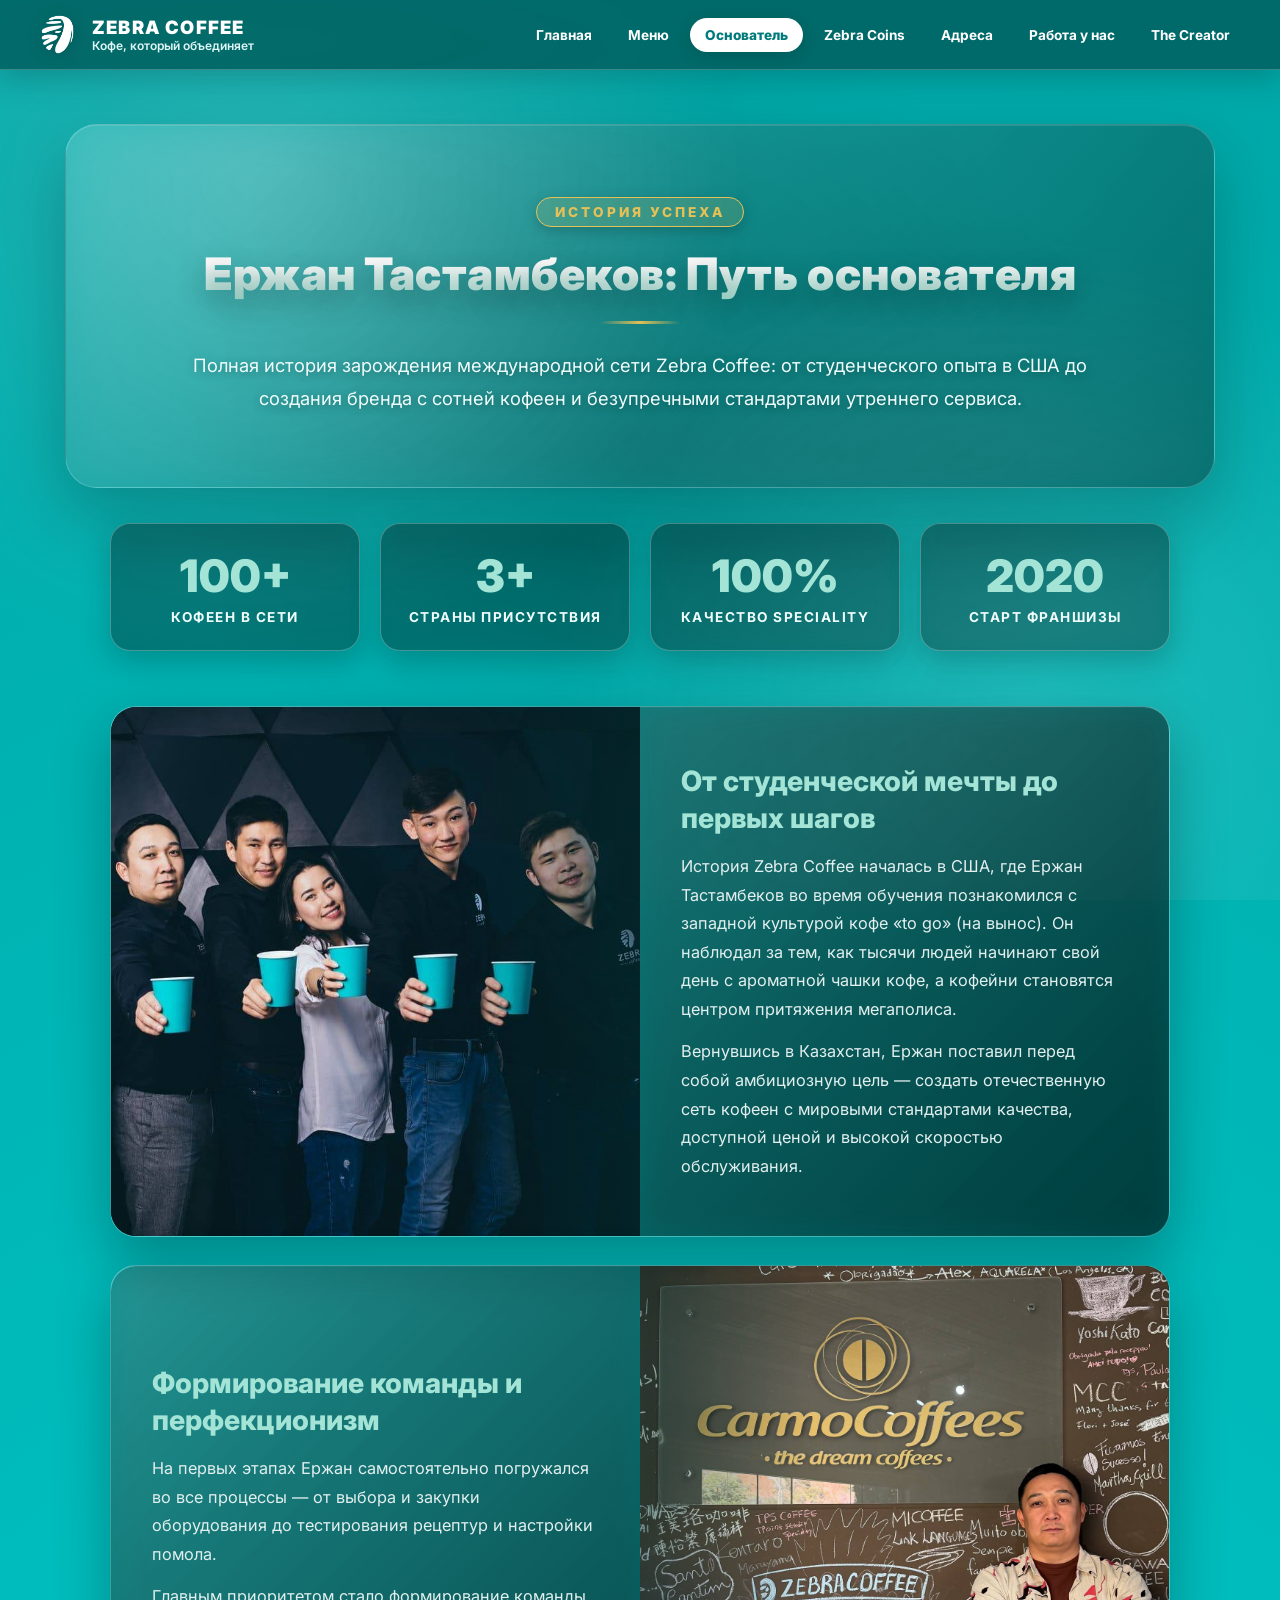
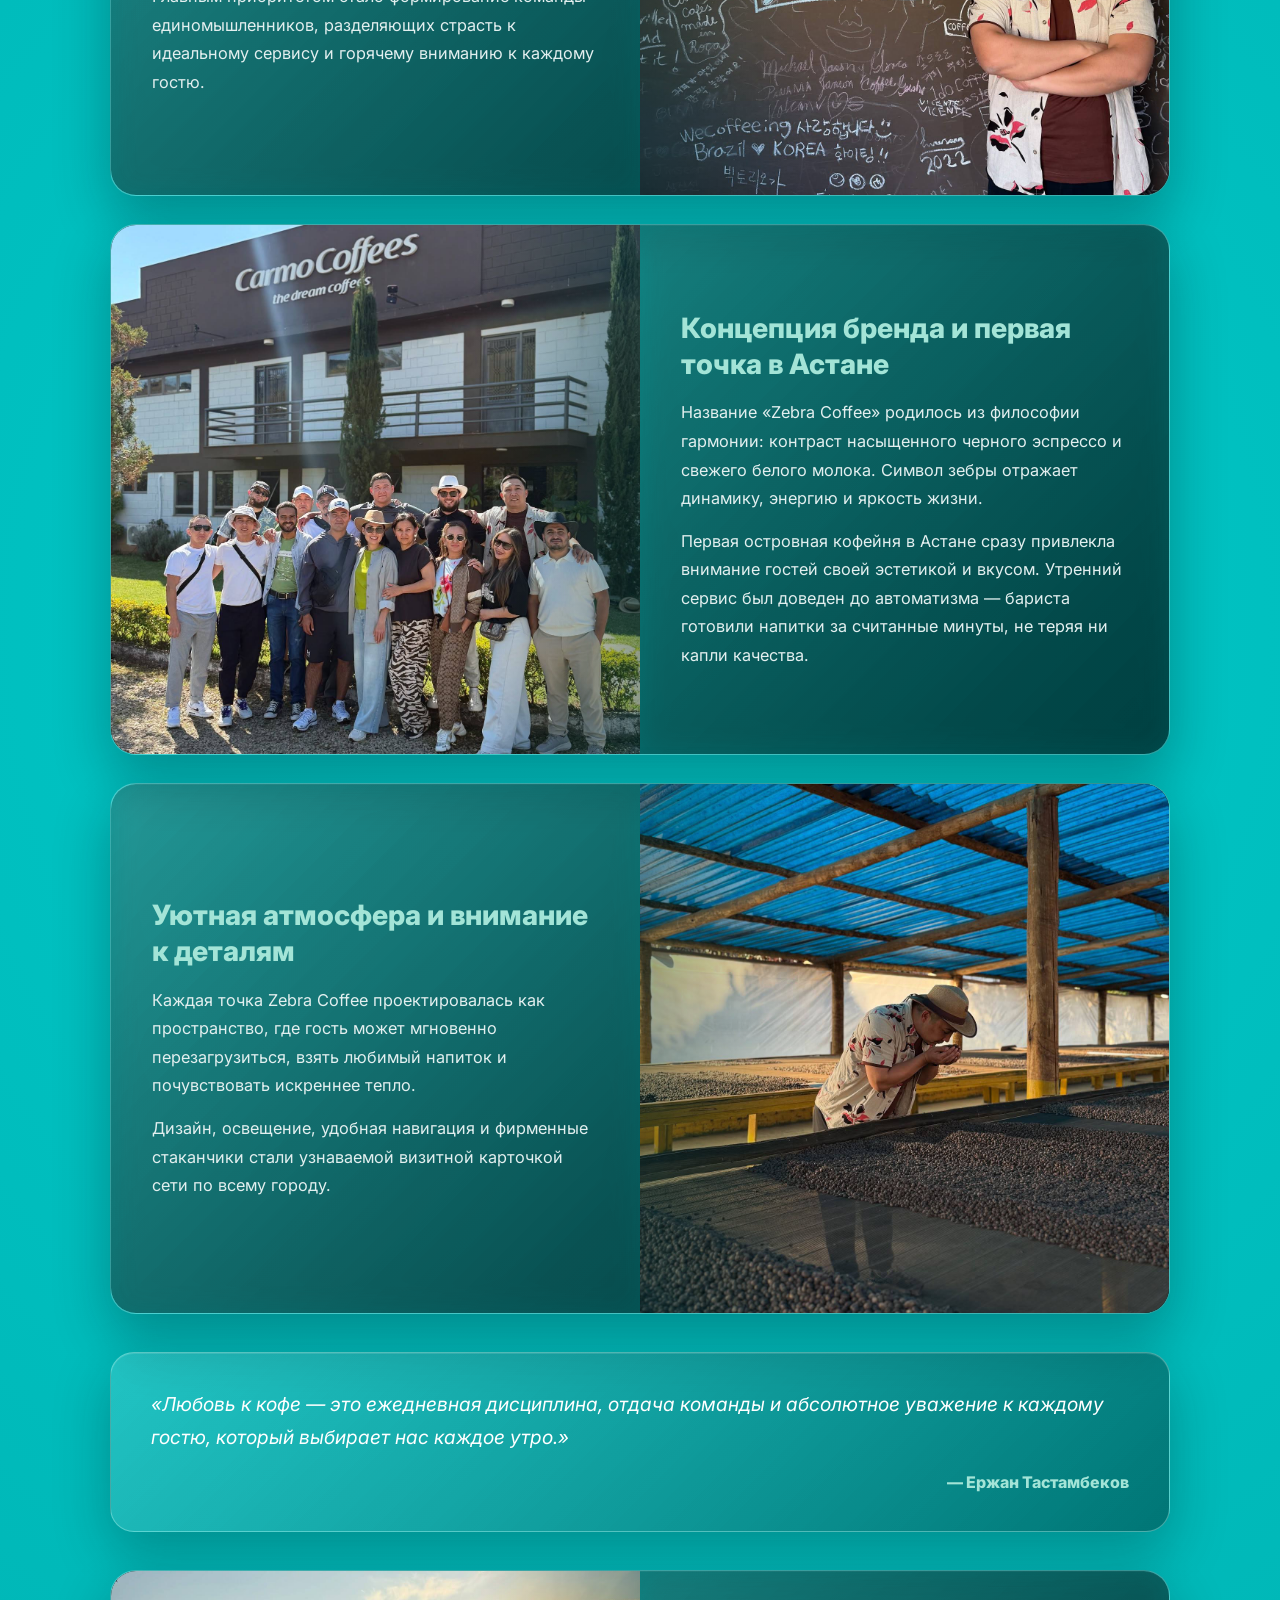
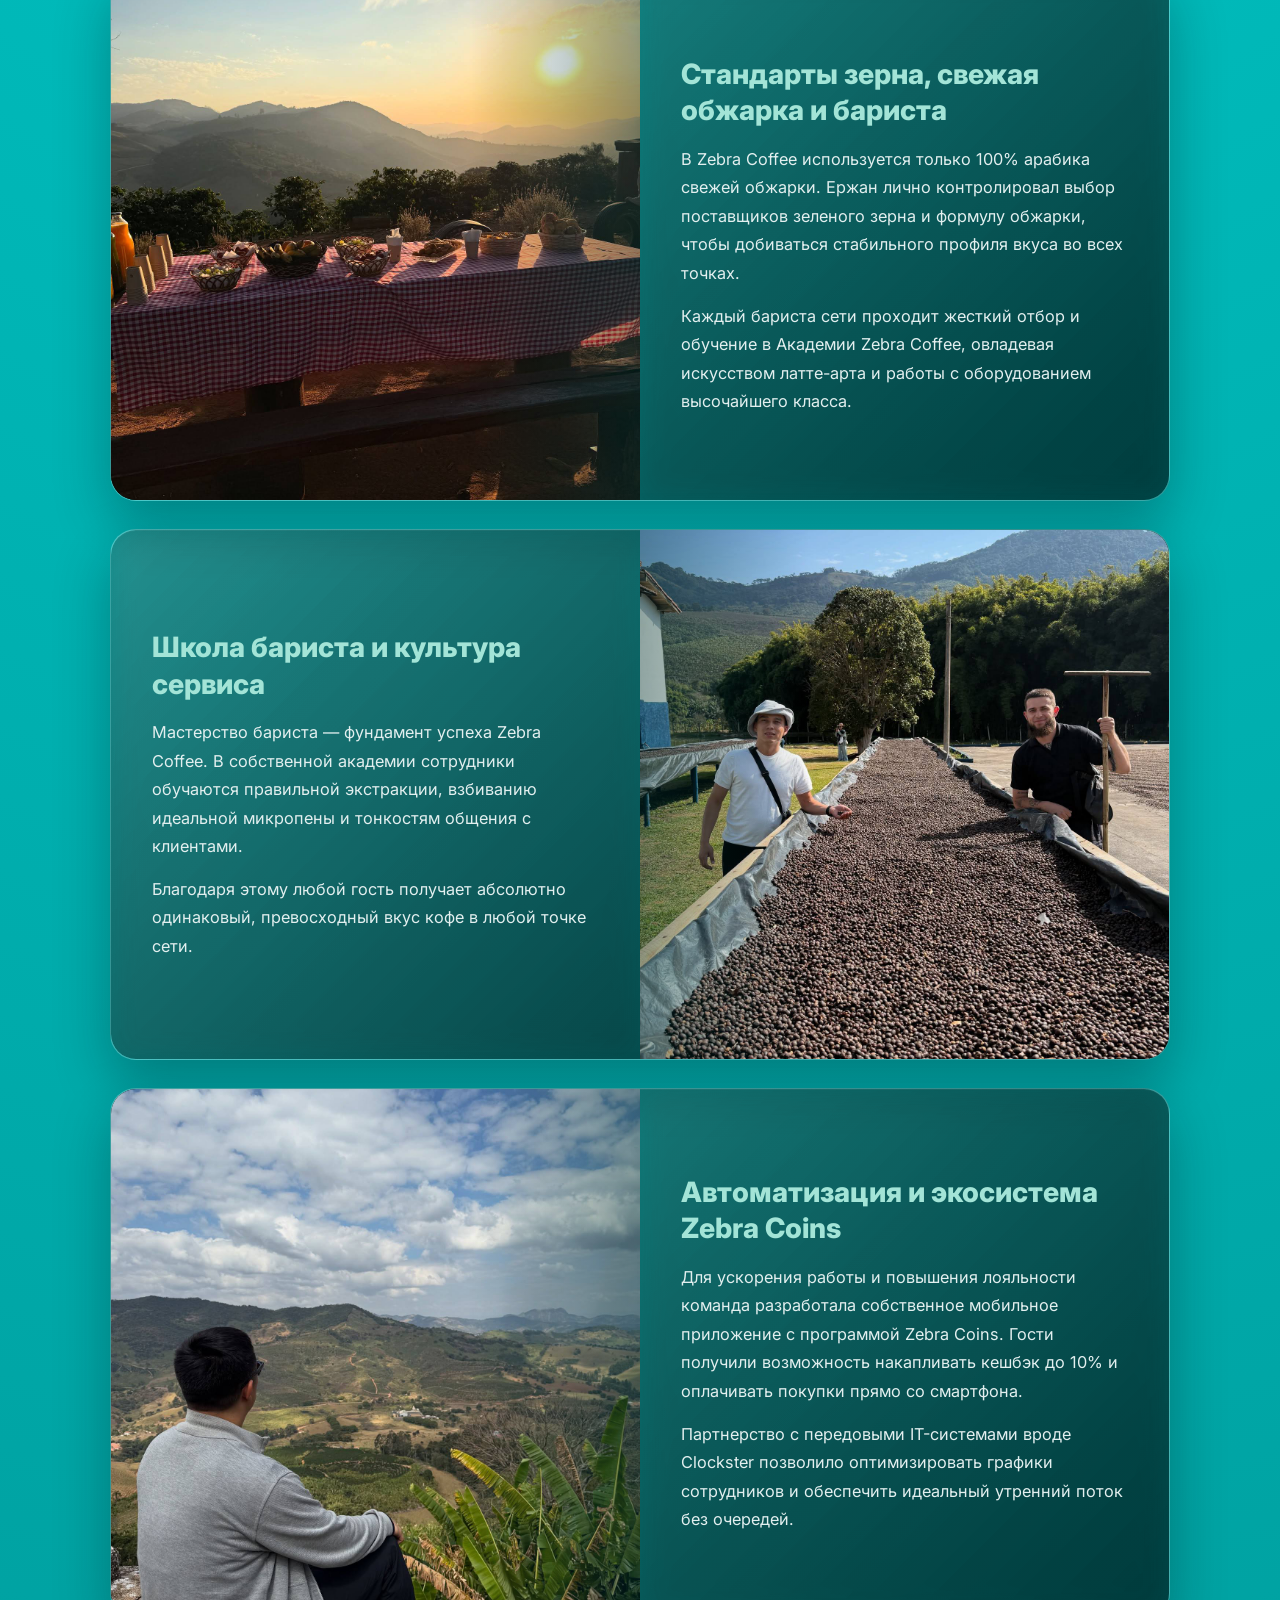
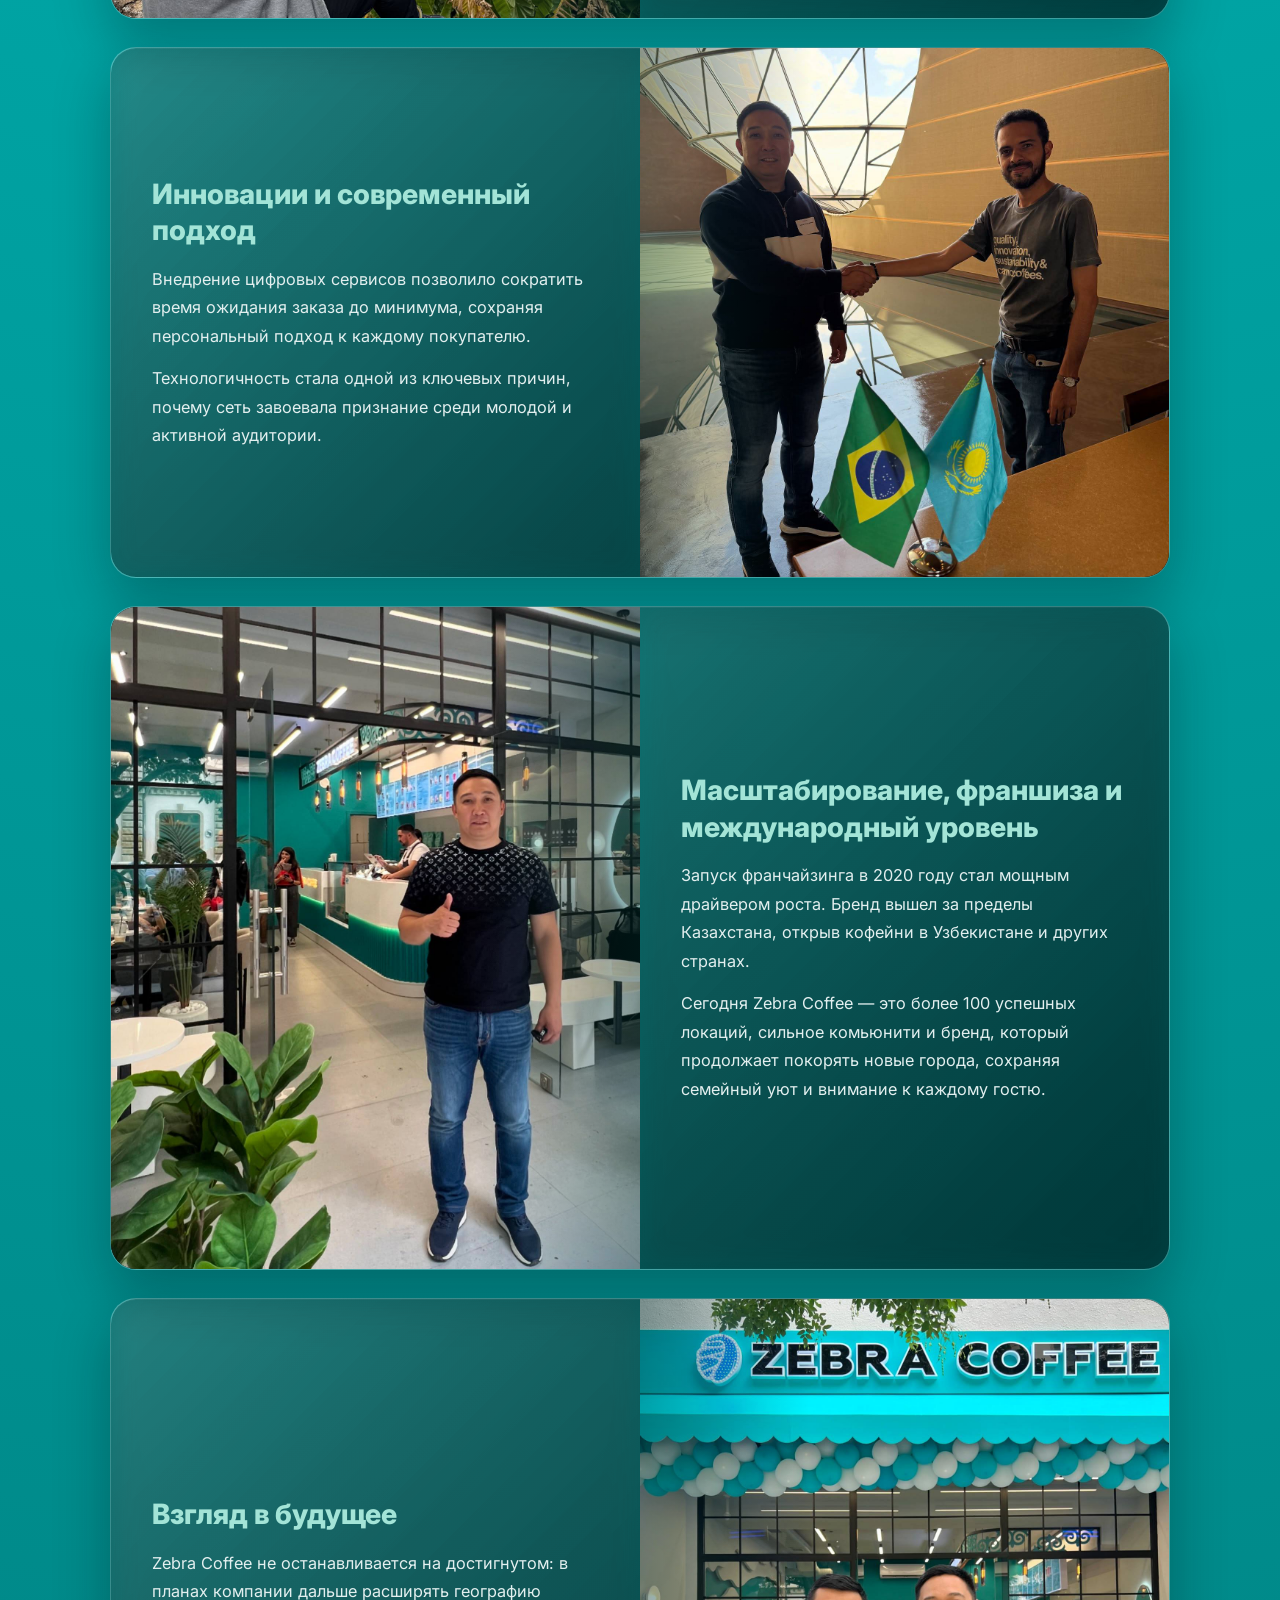
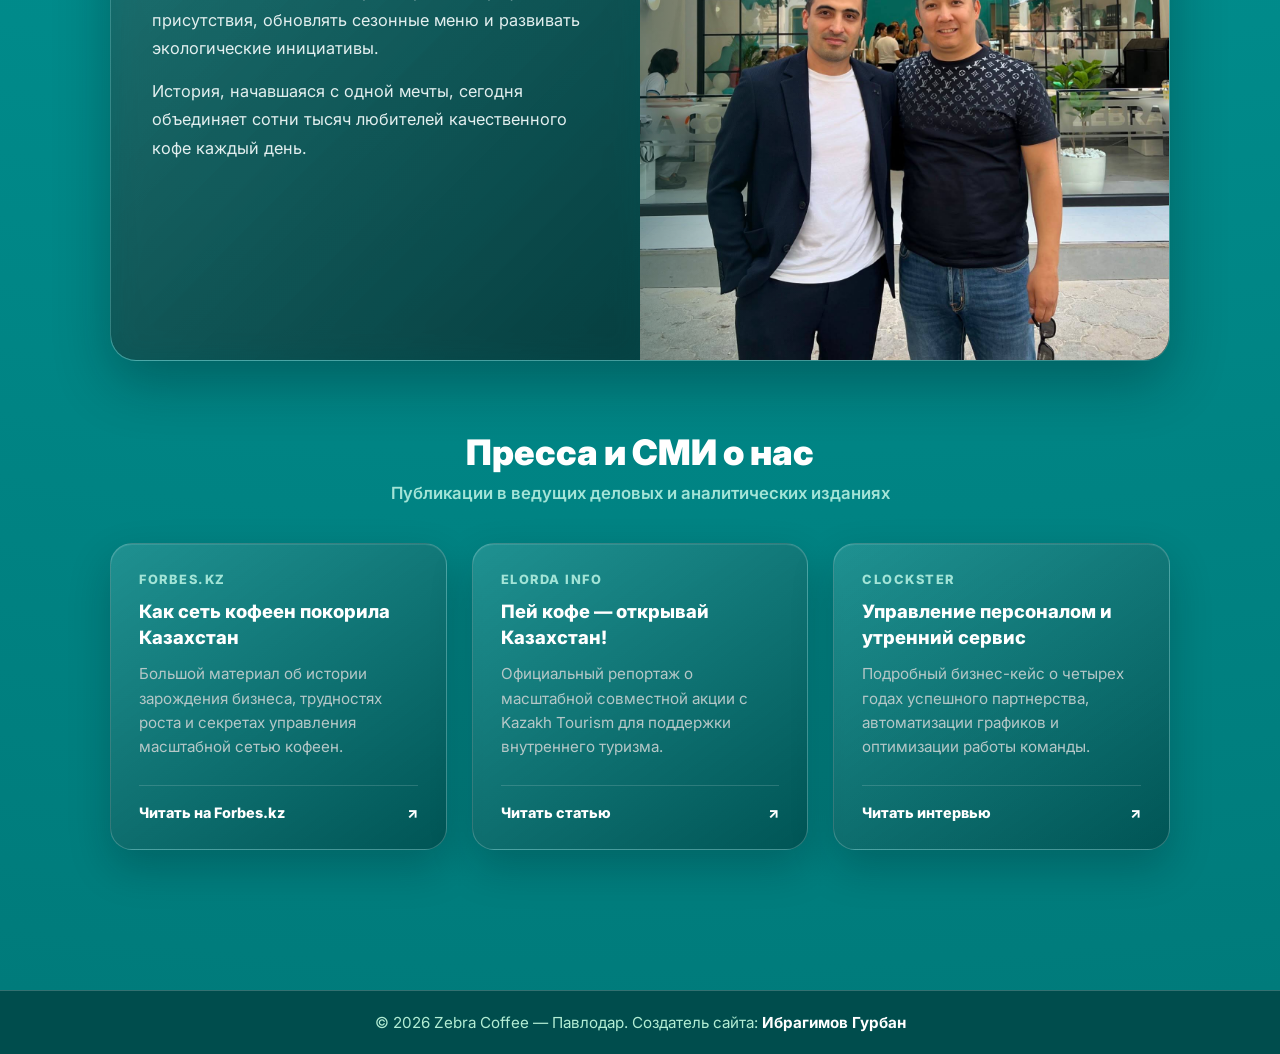
==== about.html @ 5023cc07 "Add files via upload" ====
<!DOCTYPE html>
<html lang="ru">
<head>
  <meta charset="UTF-8">
  <meta name="viewport" content="width=device-width, initial-scale=1.0">
  <title>Ержан Тастамбеков: Путь основателя — Zebra Coffee</title>
  <link rel="icon" type="image/x-icon" href="images/unnamed (1).ico">
  <link rel="stylesheet" href="styles.css">
  <link rel="preconnect" href="https://fonts.googleapis.com">
  <link rel="preconnect" href="https://fonts.gstatic.com" crossorigin>
  <link href="https://fonts.googleapis.com/css2?family=Montserrat:ital,wght@0,300;0,400;0,600;0,800;0,900;1,400&display=swap" rel="stylesheet">
  <style>
    :root {
      --bg-teal: #007a7a;
      --card-dark: #0a1b1b;
      --glass-bg: rgba(0, 50, 50, 0.45);
      --glass-border: rgba(255, 255, 255, 0.25);
      --accent-teal: #a3e4d7;
      --accent-gold: #e5c158;
      --border-light: rgba(255, 255, 255, 0.15);
      --text-white: #ffffff;
      --text-dim: #b5c7c7;
    }

    body {
      background: radial-gradient(ellipse at 18% 10%, rgba(83, 217, 207, .18), transparent 36%), radial-gradient(ellipse at 86% 44%, rgba(229, 193, 88, .08), transparent 30%), linear-gradient(145deg, #006565, #004345 58%, #002d31);
      color: var(--text-white);
      font-family: 'Montserrat', -apple-system, BlinkMacSystemFont, sans-serif;
      margin: 0;
      padding: 0;
    }

    .about-hero {
      position: relative;
      isolation: isolate;
      overflow: hidden;
      text-align: center;
      padding: clamp(42px, 6vw, 72px) clamp(22px, 5vw, 64px);
      max-width: 1150px;
      margin: 34px auto 0;
      border: 1px solid rgba(255, 255, 255, .2);
      border-radius: 32px;
      background: linear-gradient(135deg, rgba(255, 255, 255, .12), rgba(0, 43, 43, .48));
      box-shadow: 0 28px 70px rgba(0, 24, 26, .28), inset 0 1px 0 rgba(255,255,255,.12);
      backdrop-filter: blur(20px);
      -webkit-backdrop-filter: blur(20px);
    }

    .about-hero-badge {
      display: inline-block;
      padding: 6px 18px;
      background: rgba(229, 193, 88, 0.15);
      border: 1px solid var(--accent-gold);
      border-radius: 30px;
      color: var(--accent-gold);
      font-size: 0.85rem;
      font-weight: 800;
      letter-spacing: 3px;
      text-transform: uppercase;
      margin-bottom: 20px;
      box-shadow: 0 4px 15px rgba(0, 0, 0, 0.2);
    }

    .about-hero h1 {
      font-size: 2.8rem;
      font-weight: 900;
      letter-spacing: 0.5px;
      margin: 0 0 20px 0;
      white-space: nowrap;
      background: linear-gradient(180deg, #ffffff 30%, #a3e4d7 100%);
      -webkit-background-clip: text;
      -webkit-text-fill-color: transparent;
      text-shadow: 0 10px 30px rgba(0, 0, 0, 0.3);
    }

    .about-hero-divider {
      width: 80px;
      height: 3px;
      background: linear-gradient(90deg, transparent, var(--accent-gold), transparent);
      margin: 0 auto 25px auto;
    }

    .about-hero p {
      color: #f0fdfd;
      font-size: 1.15rem;
      line-height: 1.8;
      max-width: 900px;
      margin: 0 auto;
      font-weight: 400;
      text-shadow: 0 2px 10px rgba(0,0,0,0.3);
    }

    .stats-row {
      display: grid;
      grid-template-columns: repeat(auto-fit, minmax(200px, 1fr));
      gap: 20px;
      margin: 35px auto 55px auto;
      max-width: 1100px;
      padding: 0 20px;
    }

    .stat-card {
      background: var(--glass-bg);
      border: 1px solid var(--glass-border);
      border-radius: 20px;
      padding: 25px 20px;
      text-align: center;
      backdrop-filter: blur(14px);
      -webkit-backdrop-filter: blur(14px);
      box-shadow: 0 10px 30px rgba(0, 30, 30, 0.25);
      transition: all 0.3s ease;
    }

    .stat-card:hover {
      transform: translateY(-4px);
      background: rgba(0, 70, 70, 0.6);
      border-color: rgba(255, 255, 255, 0.45);
    }

    .stat-number {
      font-size: 2.8rem;
      font-weight: 900;
      color: var(--accent-teal);
      margin-bottom: 6px;
    }

    .stat-label {
      font-size: 0.85rem;
      color: #f0fdfd;
      font-weight: 700;
      text-transform: uppercase;
      letter-spacing: 1.5px;
    }

    .story-section {
      max-width: 1100px;
      margin: 0 auto;
      display: flex;
      flex-direction: column;
      gap: 28px;
      padding: 0 20px;
    }

    .story-card-horizontal {
      display: flex;
      align-items: stretch;
      background: linear-gradient(135deg, rgba(255, 255, 255, .12), rgba(0, 46, 46, .42));
      border: 1px solid rgba(255, 255, 255, .2);
      border-radius: 26px;
      min-height: 380px;
      overflow: hidden;
      box-shadow: 0 22px 55px rgba(0, 18, 20, .3), inset 0 1px 0 rgba(255,255,255,.1);
      backdrop-filter: blur(16px);
      -webkit-backdrop-filter: blur(16px);
      transition: transform 0.3s ease, border-color 0.3s ease, box-shadow 0.3s ease;
    }

    .story-card-horizontal:hover {
      transform: translateY(-4px);
      border-color: rgba(186, 245, 236, 0.55);
      box-shadow: 0 28px 65px rgba(0, 18, 20, .38), inset 0 1px 0 rgba(255,255,255,.16);
    }

    .story-card-horizontal.reverse {
      flex-direction: row-reverse;
    }

    .story-img-container {
      flex: 0 0 50%;
      width: 50%;
      position: relative;
      overflow: hidden;
      background: #051111;
    }

    .story-img-container::after {
      position: absolute;
      inset: 0;
      content: "";
      background: linear-gradient(90deg, transparent 68%, rgba(0, 49, 49, .42));
      pointer-events: none;
    }
    .story-card-horizontal.reverse .story-img-container::after {
      background: linear-gradient(270deg, transparent 68%, rgba(0, 49, 49, .42));
    }

    .story-img-container img {
      width: 100%;
      height: 100%;
      object-fit: cover;
      object-position: top center;
      display: block;
    }

    .story-text-container {
      position: relative;
      z-index: 1;
      flex: 0 0 50%;
      width: 50%;
      padding: clamp(28px, 3.2vw, 44px);
      box-sizing: border-box;
      display: flex;
      flex-direction: column;
      justify-content: center;
      background: linear-gradient(135deg, rgba(0, 67, 65, .38), rgba(0, 38, 40, .58));
      backdrop-filter: blur(14px);
      -webkit-backdrop-filter: blur(14px);
    }

    .story-text-container h2 {
      font-size: 1.75rem;
      font-weight: 800;
      margin-bottom: 16px;
      color: var(--accent-teal);
      line-height: 1.3;
    }

    .story-text-container p {
      font-size: 1.02rem;
      line-height: 1.75;
      color: #e2efef;
      margin-bottom: 14px;
      font-weight: 400;
    }

    .story-text-container p:last-child {
      margin-bottom: 0;
    }

    .quote-box {
      background: linear-gradient(135deg, rgba(255,255,255,.13), rgba(0,43,43,.48));
      border: 1px solid rgba(186, 245, 236, .38);
      border-radius: 24px;
      padding: 35px 40px;
      margin: 10px 0;
      color: var(--text-white);
      font-style: italic;
      font-size: 1.2rem;
      line-height: 1.7;
      box-shadow: 0 20px 55px rgba(0, 20, 22, .28), inset 0 1px 0 rgba(255,255,255,.12);
      backdrop-filter: blur(18px);
      -webkit-backdrop-filter: blur(18px);
      position: relative;
    }

    .quote-author {
      margin-top: 16px;
      font-style: normal;
      font-weight: 800;
      font-size: 1rem;
      color: var(--accent-teal);
      text-align: right;
    }

    .press-section {
      max-width: 1100px;
      margin: 70px auto 60px auto;
      padding: 0 20px;
    }

    .press-header {
      text-align: center;
      margin-bottom: 40px;
    }

    .press-header h2 {
      font-size: 2.2rem;
      font-weight: 900;
      color: var(--text-white);
      margin-bottom: 10px;
    }

    .press-header p {
      color: var(--accent-teal);
      font-size: 1.05rem;
      font-weight: 600;
    }

    .media-grid {
      display: grid;
      grid-template-columns: repeat(auto-fill, minmax(300px, 1fr));
      gap: 25px;
    }

    .media-card {
      background: linear-gradient(145deg, rgba(255,255,255,.12), rgba(0,42,43,.48));
      border: 1px solid rgba(255,255,255,.2);
      border-radius: 22px;
      padding: 28px;
      color: var(--text-white);
      text-decoration: none;
      display: flex;
      flex-direction: column;
      box-shadow: 0 18px 42px rgba(0,20,22,.22), inset 0 1px 0 rgba(255,255,255,.1);
      backdrop-filter: blur(16px);
      -webkit-backdrop-filter: blur(16px);
      transition: transform 0.3s ease, border-color 0.3s ease, box-shadow 0.3s ease;
    }

    .media-card:hover {
      transform: translateY(-5px);
      border-color: rgba(186, 245, 236, .65);
      box-shadow: 0 24px 52px rgba(0,20,22,.34), inset 0 1px 0 rgba(255,255,255,.16);
    }

    .media-source {
      font-size: 0.8rem;
      text-transform: uppercase;
      color: var(--accent-teal);
      font-weight: 800;
      letter-spacing: 1.5px;
      margin-bottom: 12px;
    }

    .media-title {
      font-size: 1.15rem;
      font-weight: 800;
      margin-bottom: 12px;
      line-height: 1.4;
    }

    .media-snippet {
      font-size: 0.95rem;
      color: var(--text-dim);
      line-height: 1.6;
      flex-grow: 1;
      margin-bottom: 25px;
    }

    .media-link-text {
      font-size: 0.9rem;
      font-weight: 800;
      color: var(--text-white);
      display: flex;
      justify-content: space-between;
      align-items: center;
      border-top: 1px solid var(--border-light);
      padding-top: 18px;
    }

    @media screen and (max-width: 1100px) {
      .about-hero h1 {
        white-space: normal;
        font-size: 2.2rem;
      }
    }

    @media screen and (max-width: 900px) {
      .story-card-horizontal, .story-card-horizontal.reverse {
        flex-direction: column;
        min-height: auto;
      }
      .story-img-container, .story-text-container {
        flex: none;
        width: 100%;
      }
      .story-img-container {
        height: 300px;
      }
      .story-img-container::after,
      .story-card-horizontal.reverse .story-img-container::after {
        background: linear-gradient(180deg, transparent 58%, rgba(0, 49, 49, .38));
      }
      .story-text-container {
        padding: 25px;
      }
      .about-hero {
        margin: 22px 14px 0;
        padding: 38px 20px;
        border-radius: 24px;
      }
      .about-hero h1 { font-size: clamp(1.7rem, 7vw, 2.2rem); }
    }
  </style>
</head>
<body>

  <header>
    <div class="nav-container">
      <a href="index.html" class="logo-container">
        <img src="images/zebra-mark-white.png" alt="Zebra Coffee" class="logo-img">
        <div class="logo-brand-text">
          <span class="logo-brand-title">ZEBRA COFFEE</span>
          <span class="logo-brand-subtitle">Кофе, который объединяет</span>
        </div>
      </a>
      <nav>
        <ul>
          <li><a href="index.html">Главная</a></li>
          <li><a href="menu.html">Меню</a></li>
          <li><a href="about.html" class="active">Основатель</a></li>
          <li><a href="zebra-coins.html">Zebra Coins</a></li>
          <li><a href="addresses.html">Адреса</a></li>
          <li><a href="job.html">Работа у нас</a></li>
          <li><a href="creators.html">The Creator</a></li>
        </ul>
      </nav>
    </div>
  </header>

  <div class="container">
    <div class="about-hero">
      <div class="about-hero-badge">История успеха</div>
      <h1>Ержан Тастамбеков: Путь основателя</h1>
      <div class="about-hero-divider"></div>
      <p>Полная история зарождения международной сети Zebra Coffee: от студенческого опыта в США до создания бренда с сотней кофеен и безупречными стандартами утреннего сервиса.</p>
    </div>

    <div class="stats-row">
      <div class="stat-card">
        <div class="stat-number">100+</div>
        <div class="stat-label">Кофеен в сети</div>
      </div>
      <div class="stat-card">
        <div class="stat-number">3+</div>
        <div class="stat-label">Страны присутствия</div>
      </div>
      <div class="stat-card">
        <div class="stat-number">100%</div>
        <div class="stat-label">Качество Speciality</div>
      </div>
      <div class="stat-card">
        <div class="stat-number">2020</div>
        <div class="stat-label">Старт франшизы</div>
      </div>
    </div>

    <div class="story-section">
      
      <div class="story-card-horizontal">
        <div class="story-img-container">
          <img src="images/photo_1_2026-09-25_22-08-07.jpg" alt="Ержан Тастамбеков">
        </div>
        <div class="story-text-container">
          <h2>От студенческой мечты до первых шагов</h2>
          <p>История Zebra Coffee началась в США, где Ержан Тастамбеков во время обучения познакомился с западной культурой кофе «to go» (на вынос). Он наблюдал за тем, как тысячи людей начинают свой день с ароматной чашки кофе, а кофейни становятся центром притяжения мегаполиса.</p>
          <p>Вернувшись в Казахстан, Ержан поставил перед собой амбициозную цель — создать отечественную сеть кофеен с мировыми стандартами качества, доступной ценой и высокой скоростью обслуживания.</p>
        </div>
      </div>

      <div class="story-card-horizontal reverse">
        <div class="story-img-container">
          <img src="images/photo_2_2026-09-25_22-08-07.jpg" alt="Ержан Тастамбеков">
        </div>
        <div class="story-text-container">
          <h2>Формирование команды и перфекционизм</h2>
          <p>На первых этапах Ержан самостоятельно погружался во все процессы — от выбора и закупки оборудования до тестирования рецептур и настройки помола.</p>
          <p>Главным приоритетом стало формирование команды единомышленников, разделяющих страсть к идеальному сервису и горячему вниманию к каждому гостю.</p>
        </div>
      </div>

      <div class="story-card-horizontal">
        <div class="story-img-container">
          <img src="images/photo_3_2026-09-25_22-08-07.jpg" alt="Концепция Zebra Coffee">
        </div>
        <div class="story-text-container">
          <h2>Концепция бренда и первая точка в Астане</h2>
          <p>Название «Zebra Coffee» родилось из философии гармонии: контраст насыщенного черного эспрессо и свежего белого молока. Символ зебры отражает динамику, энергию и яркость жизни.</p>
          <p>Первая островная кофейня в Астане сразу привлекла внимание гостей своей эстетикой и вкусом. Утренний сервис был доведен до автоматизма — бариста готовили напитки за считанные минуты, не теряя ни капли качества.</p>
        </div>
      </div>

      <div class="story-card-horizontal reverse">
        <div class="story-img-container">
          <img src="images/photo_4_2026-09-25_22-08-07.jpg" alt="Атмосфера в кофейне">
        </div>
        <div class="story-text-container">
          <h2>Уютная атмосфера и внимание к деталям</h2>
          <p>Каждая точка Zebra Coffee проектировалась как пространство, где гость может мгновенно перезагрузиться, взять любимый напиток и почувствовать искреннее тепло.</p>
          <p>Дизайн, освещение, удобная навигация и фирменные стаканчики стали узнаваемой визитной карточкой сети по всему городу.</p>
        </div>
      </div>

      <div class="quote-box">
        «Любовь к кофе — это ежедневная дисциплина, отдача команды и абсолютное уважение к каждому гостю, который выбирает нас каждое утро.»
        <div class="quote-author">— Ержан Тастамбеков</div>
      </div>

      <div class="story-card-horizontal">
        <div class="story-img-container">
          <img src="images/photo_5_2026-09-25_22-08-07.jpg" alt="Качество зерен и обжарка">
        </div>
        <div class="story-text-container">
          <h2>Стандарты зерна, свежая обжарка и бариста</h2>
          <p>В Zebra Coffee используется только 100% арабика свежей обжарки. Ержан лично контролировал выбор поставщиков зеленого зерна и формулу обжарки, чтобы добиваться стабильного профиля вкуса во всех точках.</p>
          <p>Каждый бариста сети проходит жесткий отбор и обучение в Академии Zebra Coffee, овладевая искусством латте-арта и работы с оборудованием высочайшего класса.</p>
        </div>
      </div>

      <div class="story-card-horizontal reverse">
        <div class="story-img-container">
          <img src="images/photo_6_2026-09-25_22-08-07.jpg" alt="Обучение бариста">
        </div>
        <div class="story-text-container">
          <h2>Школа бариста и культура сервиса</h2>
          <p>Мастерство бариста — фундамент успеха Zebra Coffee. В собственной академии сотрудники обучаются правильной экстракции, взбиванию идеальной микропены и тонкостям общения с клиентами.</p>
          <p>Благодаря этому любой гость получает абсолютно одинаковый, превосходный вкус кофе в любой точке сети.</p>
        </div>
      </div>

      <div class="story-card-horizontal">
        <div class="story-img-container">
          <img src="images/photo_7_2026-09-25_22-08-07.jpg" alt="Автоматизация и приложение">
        </div>
        <div class="story-text-container">
          <h2>Автоматизация и экосистема Zebra Coins</h2>
          <p>Для ускорения работы и повышения лояльности команда разработала собственное мобильное приложение с программой Zebra Coins. Гости получили возможность накапливать кешбэк до 10% и оплачивать покупки прямо со смартфона.</p>
          <p>Партнерство с передовыми IT-системами вроде Clockster позволило оптимизировать графики сотрудников и обеспечить идеальный утренний поток без очередей.</p>
        </div>
      </div>

      <div class="story-card-horizontal reverse">
        <div class="story-img-container">
          <img src="images/photo_8_2026-09-25_22-08-07.jpg" alt="Технологии и оптимизация">
        </div>
        <div class="story-text-container">
          <h2>Инновации и современный подход</h2>
          <p>Внедрение цифровых сервисов позволило сократить время ожидания заказа до минимума, сохраняя персональный подход к каждому покупателю.</p>
          <p>Технологичность стала одной из ключевых причин, почему сеть завоевала признание среди молодой и активной аудитории.</p>
        </div>
      </div>

      <div class="story-card-horizontal">
        <div class="story-img-container">
          <img src="images/photo_9_2026-09-25_22-08-07.jpg" alt="Международная сеть и франшиза">
        </div>
        <div class="story-text-container">
          <h2>Масштабирование, франшиза и международный уровень</h2>
          <p>Запуск франчайзинга в 2020 году стал мощным драйвером роста. Бренд вышел за пределы Казахстана, открыв кофейни в Узбекистане и других странах.</p>
          <p>Сегодня Zebra Coffee — это более 100 успешных локаций, сильное комьюнити и бренд, который продолжает покорять новые города, сохраняя семейный уют и внимание к каждому гостю.</p>
        </div>
      </div>

      <div class="story-card-horizontal reverse">
        <div class="story-img-container">
          <img src="images/photo_10_2026-09-25_22-08-07.jpg" alt="Будущее сети">
        </div>
        <div class="story-text-container">
          <h2>Взгляд в будущее</h2>
          <p>Zebra Coffee не останавливается на достигнутом: в планах компании дальше расширять географию присутствия, обновлять сезонные меню и развивать экологические инициативы.</p>
          <p>История, начавшаяся с одной мечты, сегодня объединяет сотни тысяч любителей качественного кофе каждый день.</p>
        </div>
      </div>

    </div>

    <div class="press-section">
      <div class="press-header">
        <h2>Пресса и СМИ о нас</h2>
        <p>Публикации в ведущих деловых и аналитических изданиях</p>
      </div>
      
      <div class="media-grid">
        <a href="https://forbes.kz/articles/kak_set_kofeen_iz_nur-sultana_reshila_kazahstan_pokorit" target="_blank" class="media-card">
          <div class="media-source">Forbes.kz</div>
          <div class="media-title">Как сеть кофеен покорила Казахстан</div>
          <div class="media-snippet">Большой материал об истории зарождения бизнеса, трудностях роста и секретах управления масштабной сетью кофеен.</div>
          <div class="media-link-text">Читать на Forbes.kz <span>↗</span></div>
        </a>

        <a href="https://ru.elordainfo.kz/obchestvo/pey-kofe-otkryvay-kazahstan-novaya-akciya-ot-zebra-coffee-i-kazakh-tourism" target="_blank" class="media-card">
          <div class="media-source">Elorda Info</div>
          <div class="media-title">Пей кофе — открывай Казахстан!</div>
          <div class="media-snippet">Официальный репортаж о масштабной совместной акции с Kazakh Tourism для поддержки внутреннего туризма.</div>
          <div class="media-link-text">Читать статью <span>↗</span></div>
        </a>

        <a href="https://www.clockster.com/ru/blog/zebra-coffee-i-clockster-chetyre-goda-partnyorstva-v-upravlenii-personalom" target="_blank" class="media-card">
          <div class="media-source">Clockster</div>
          <div class="media-title">Управление персоналом и утренний сервис</div>
          <div class="media-snippet">Подробный бизнес-кейс о четырех годах успешного партнерства, автоматизации графиков и оптимизации работы команды.</div>
          <div class="media-link-text">Читать интервью <span>↗</span></div>
        </a>
      </div>
    </div>
  </div>

  <footer>
    <p>© 2026 Zebra Coffee — Павлодар. Создатель сайта: <strong>Ибрагимов Гурбан</strong></p>
  </footer>

</body>
</html>
---- styles.css ----
@import url('https://fonts.googleapis.com/css2?family=Inter:wght@400;600;700;800;900&display=swap');

* {
  box-sizing: border-box;
  margin: 0;
  padding: 0;
}

body {
  background: radial-gradient(circle at 50% 30%, #00c9c9 0%, #00a3a3 50%, #007a7a 100%) !important;
  color: #ffffff !important;
  font-family: 'Inter', 'Segoe UI', Helvetica, Arial, sans-serif !important;
  min-height: 100vh;
  overflow-x: hidden;
  position: relative;
  opacity: 0;
  animation: fadeInPage 0.4s ease-in-out forwards;
}

@keyframes fadeInPage {
  from { opacity: 0; }
  to { opacity: 1; }
}

body::before {
  content: '';
  position: fixed;
  top: 0;
  left: 0;
  width: 100%;
  height: 100%;
  background-image: radial-gradient(circle at 20% 20%, rgba(255, 255, 255, 0.15) 0%, transparent 40%),
                    radial-gradient(circle at 80% 80%, rgba(255, 255, 255, 0.12) 0%, transparent 40%),
                    radial-gradient(circle at 50% 50%, rgba(0, 0, 0, 0.1) 0%, transparent 60%);
  pointer-events: none;
  z-index: -1;
}

header {
  background: rgba(0, 100, 100, 0.92) !important;
  backdrop-filter: blur(14px) !important;
  border-bottom: 1px solid rgba(255, 255, 255, 0.22) !important;
  position: sticky !important;
  top: 0 !important;
  z-index: 10000 !important;
  padding: 12px 0 !important;
  box-shadow: 0 8px 32px rgba(0, 40, 40, 0.25) !important;
}

.nav-container {
  max-width: 1250px !important;
  margin: 0 auto !important;
  padding: 0 20px !important;
  display: flex !important;
  justify-content: space-between !important;
  align-items: center !important;
}

.logo-container {
  display: flex !important;
  align-items: center !important;
  gap: 12px !important;
  text-decoration: none !important;
}

.logo-img {
  width: 45px !important;
  height: 45px !important;
  max-width: 45px !important;
  max-height: 45px !important;
  object-fit: contain !important;
  filter: drop-shadow(0 2px 8px rgba(0,0,0,0.2));
}

.logo-brand-text {
  display: flex !important;
  flex-direction: column !important;
}

.logo-brand-title {
  color: #ffffff !important;
  font-weight: 900 !important;
  font-size: 1.15rem !important;
  letter-spacing: 1.2px !important;
}

.logo-brand-subtitle {
  color: #e0f7f7 !important;
  font-size: 0.75rem !important;
  font-weight: 600 !important;
}

nav ul {
  list-style: none !important;
  display: flex !important;
  gap: 6px !important;
  margin: 0 !important;
  padding: 0 !important;
  align-items: center !important;
}

nav ul li {
  display: inline-block !important;
}

nav ul li a {
  color: #ffffff !important;
  text-decoration: none !important;
  font-size: 0.85rem !important;
  font-weight: 700 !important;
  padding: 8px 14px !important;
  border-radius: 25px !important;
  transition: all 0.25s ease !important;
  display: inline-block !important;
  border: 1px solid transparent !important;
}

nav ul li a:hover {
  background: rgba(255, 255, 255, 0.25) !important;
  border-color: rgba(255, 255, 255, 0.4) !important;
  transform: translateY(-2px) !important;
}

nav ul li a.active {
  background: #ffffff !important;
  color: #007a7a !important;
  font-weight: 800 !important;
  box-shadow: 0 4px 15px rgba(0, 0, 0, 0.15) !important;
}

.container {
  max-width: 1200px;
  margin: 0 auto;
  padding: 20px;
}

footer {
  background-color: #004d4d !important;
  color: #b2edd4 !important;
  border-top: 1px solid rgba(255, 255, 255, 0.2) !important;
  margin-top: 60px !important;
  padding: 22px 20px !important;
  text-align: center !important;
  font-size: 0.95rem !important;
}

footer strong {
  color: #ffffff !important;
}

@media screen and (max-width: 980px) {
  .nav-container {
    flex-direction: column !important;
    gap: 15px !important;
  }
  nav ul {
    flex-wrap: wrap !important;
    justify-content: center !important;
  }
}

html.modal-open, body.modal-open { overflow: hidden; overscroll-behavior: none; }
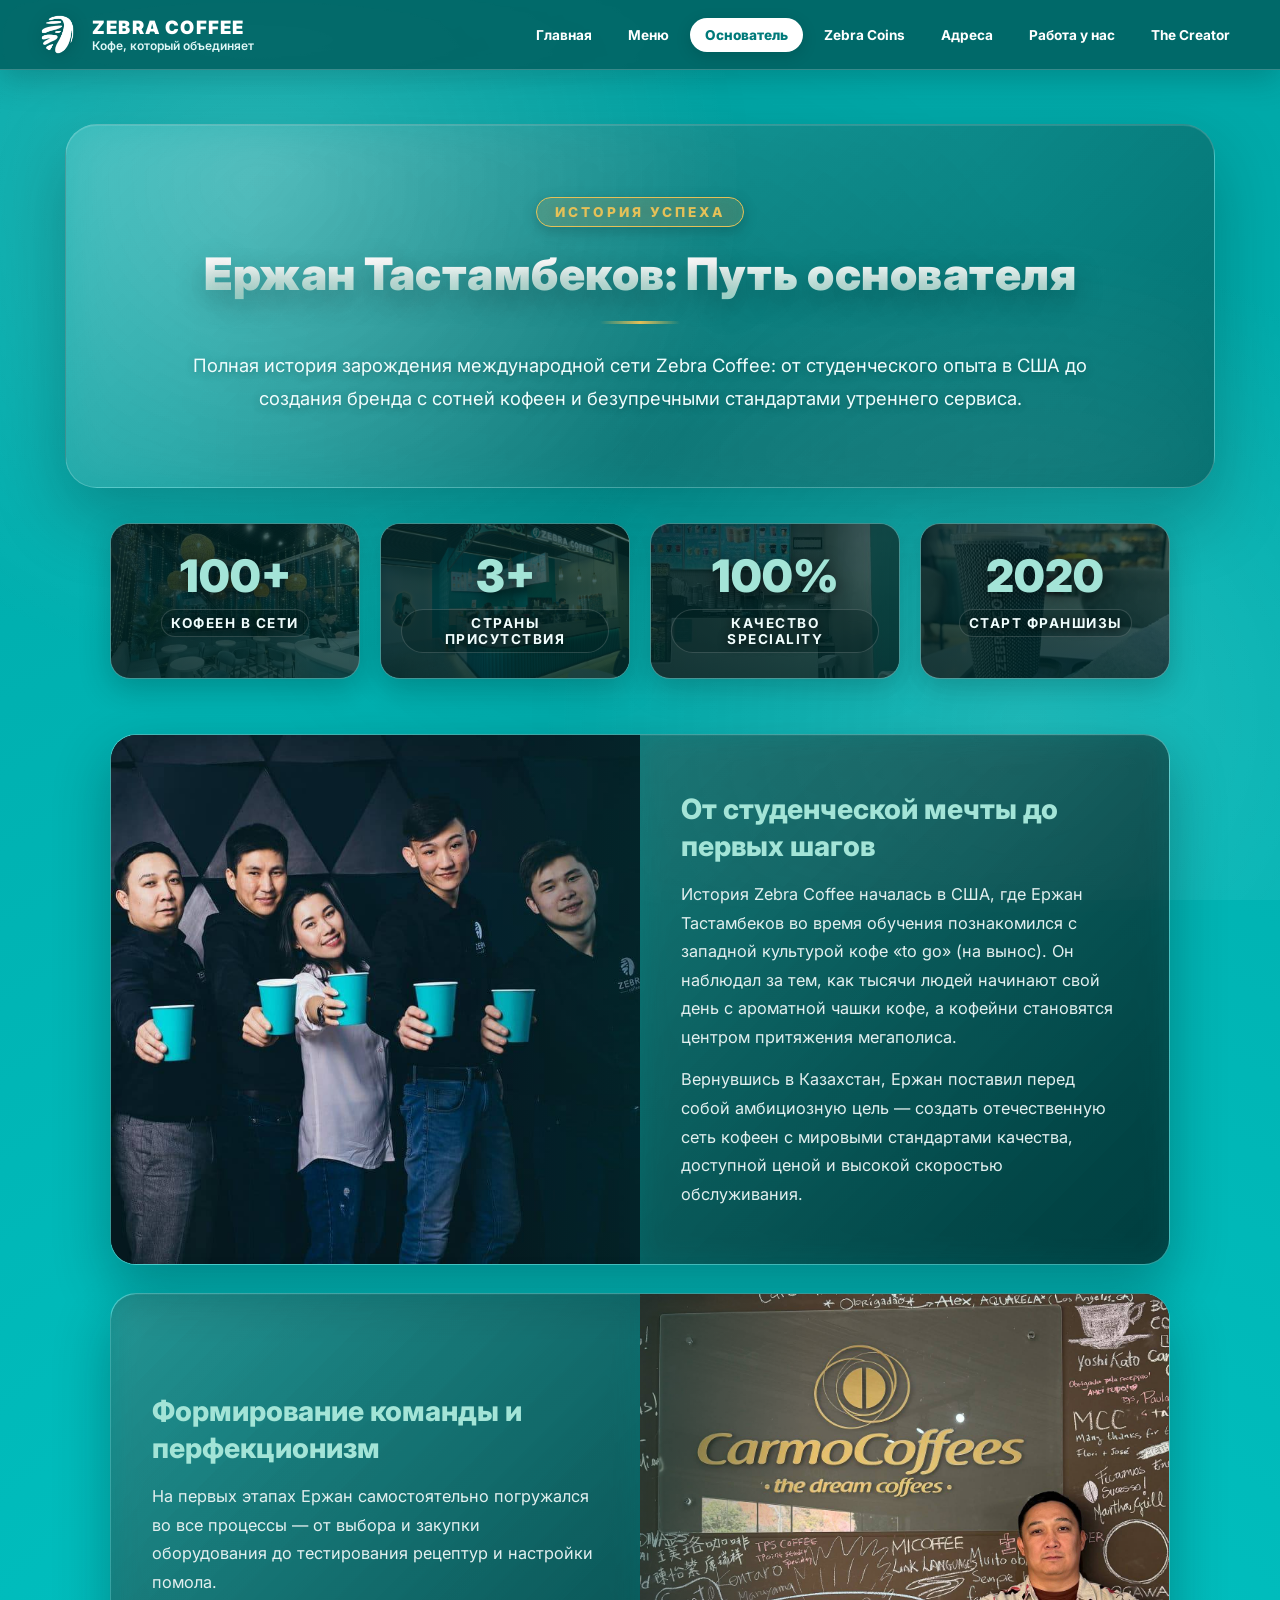
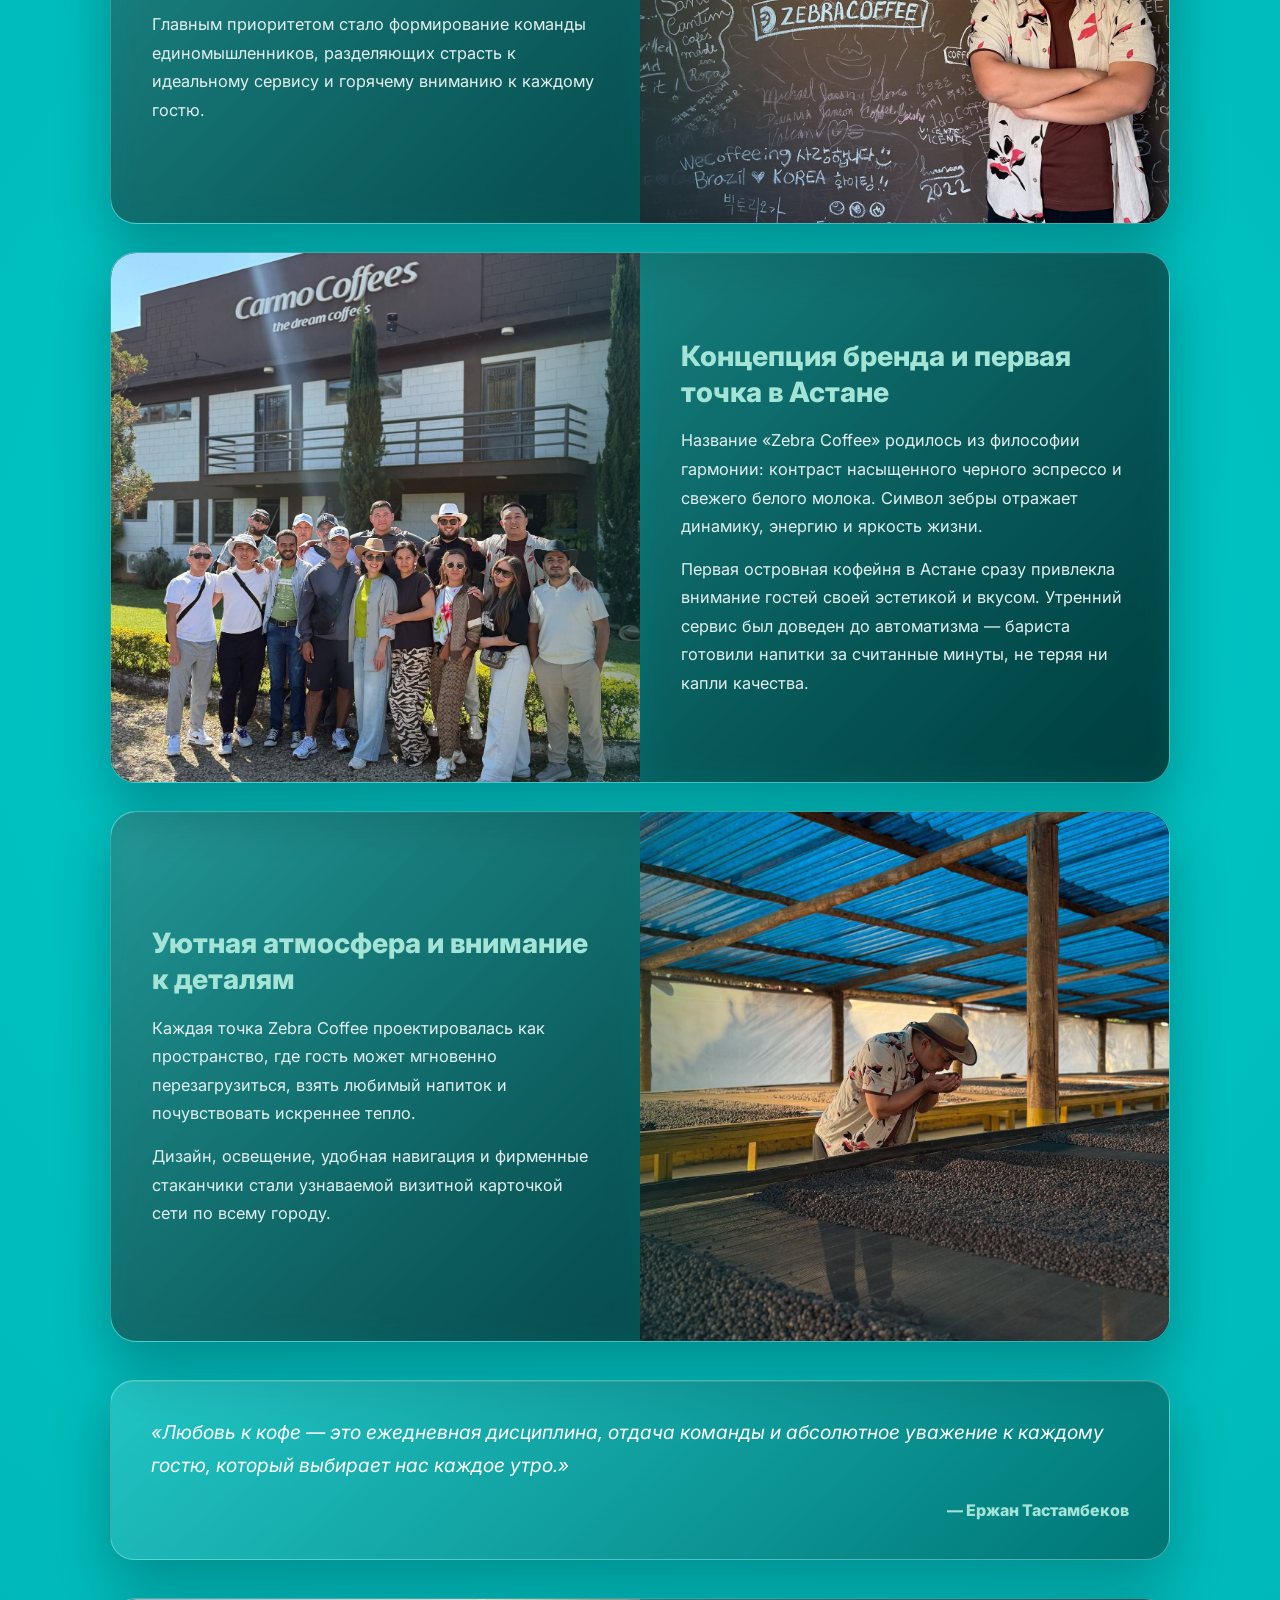
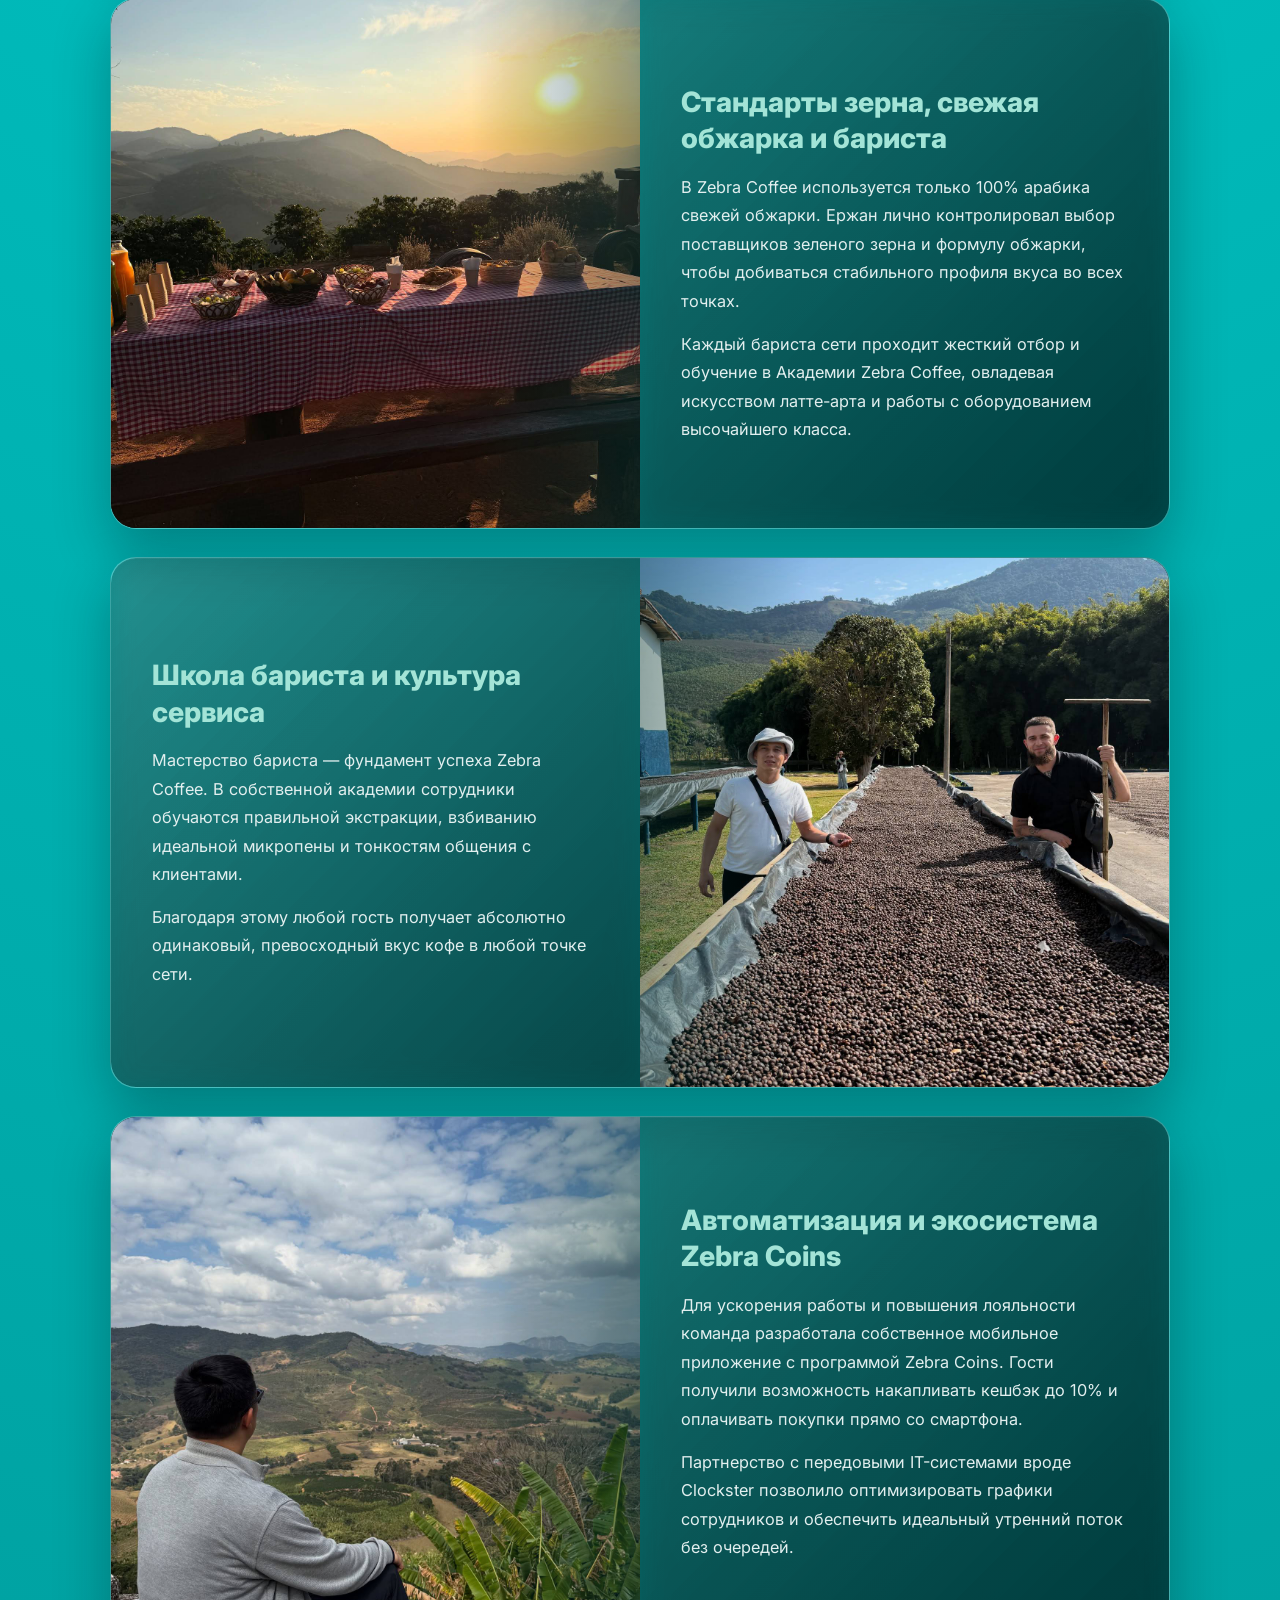
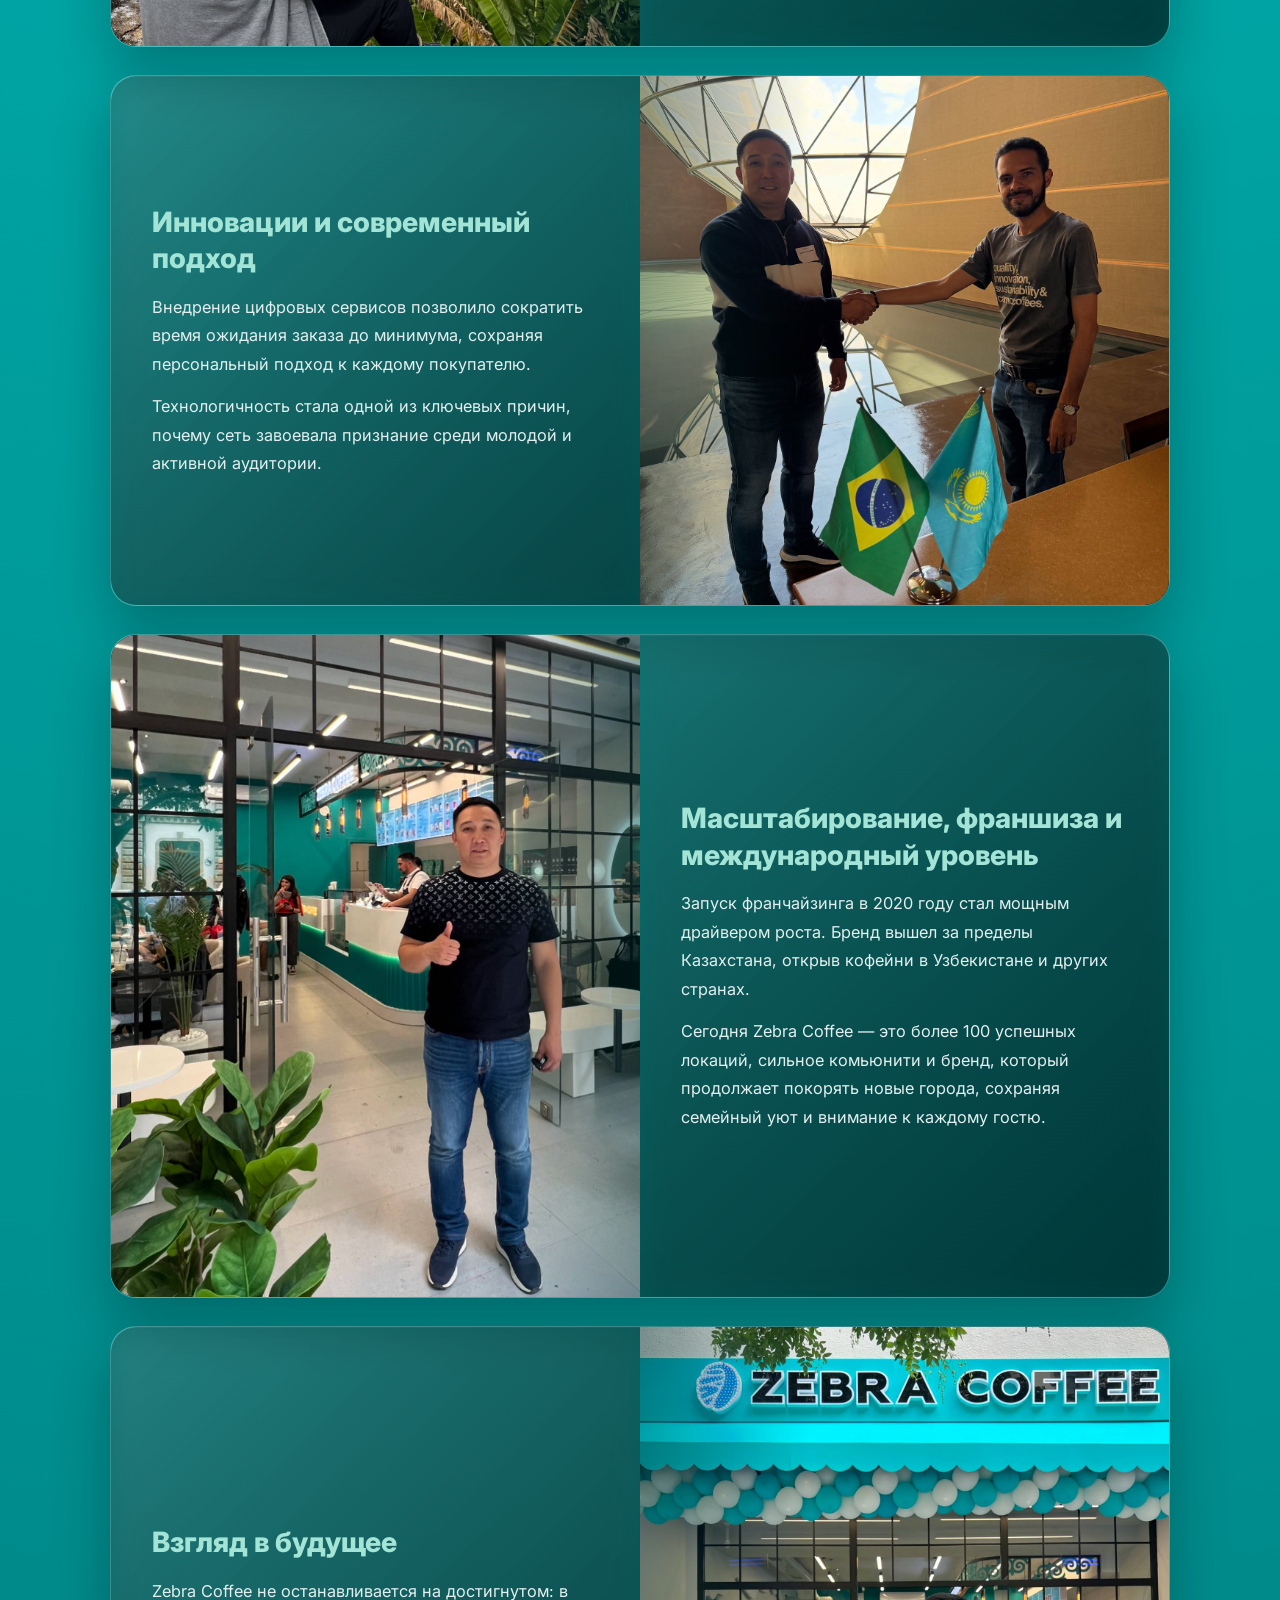
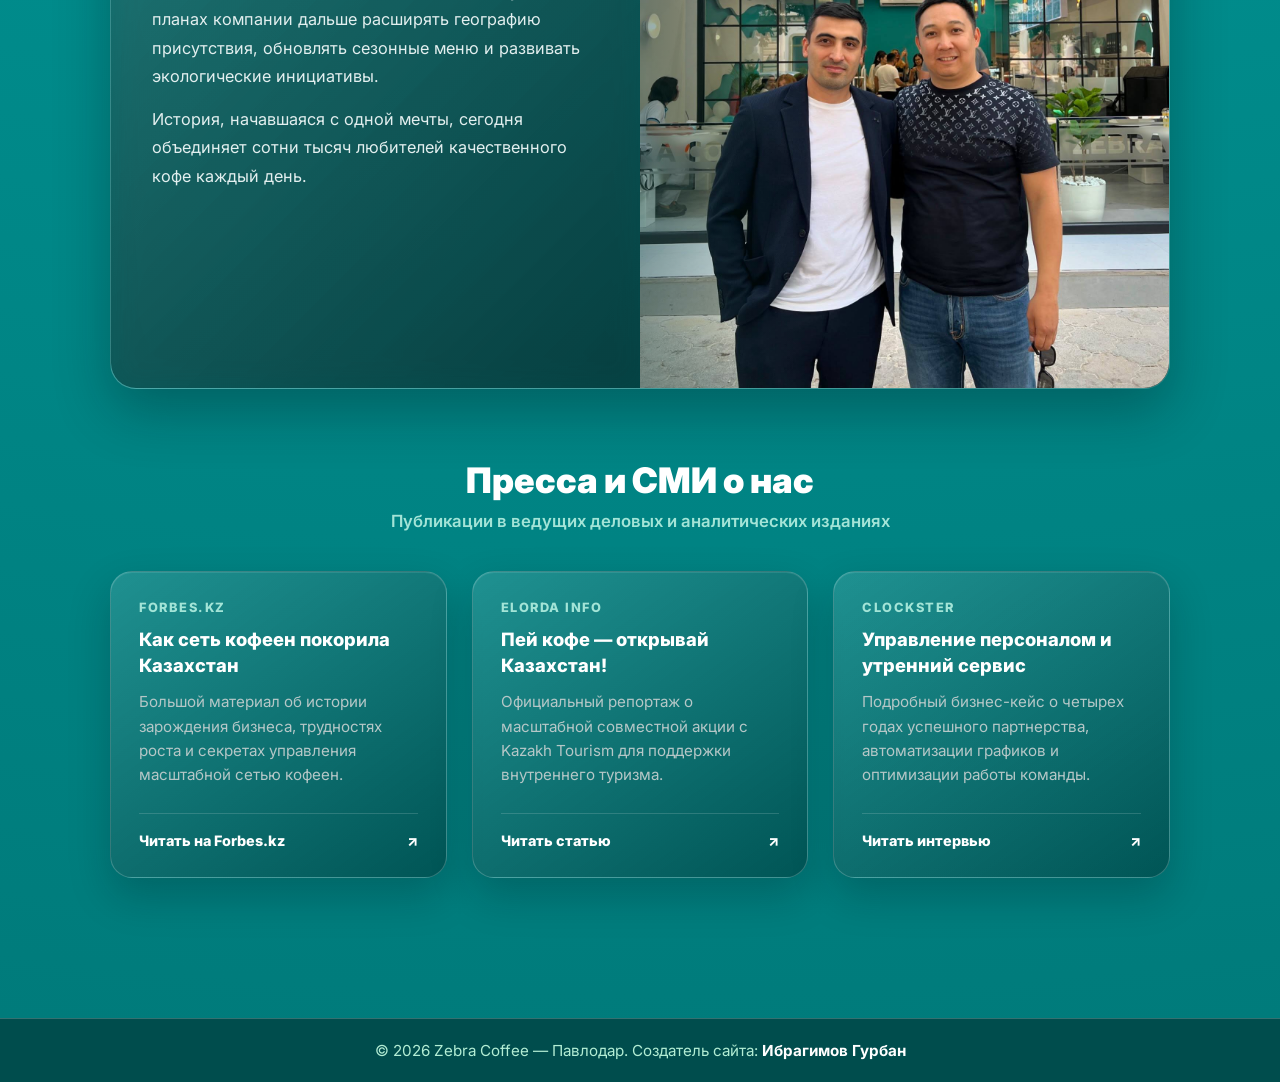
==== commit b081eeac: "Add files via upload" ====
--- a/about.html
+++ b/about.html
@@ -49,7 +49,9 @@
     .about-hero-badge {
       display: inline-block;
       padding: 6px 18px;
-      background: rgba(229, 193, 88, 0.15);
+      background: rgba(229, 193, 88, 0.15);
+      backdrop-filter: blur(12px);
+      -webkit-backdrop-filter: blur(12px);
       border: 1px solid var(--accent-gold);
       border-radius: 30px;
       color: var(--accent-gold);
@@ -70,7 +72,8 @@
       background: linear-gradient(180deg, #ffffff 30%, #a3e4d7 100%);
       -webkit-background-clip: text;
       -webkit-text-fill-color: transparent;
-      text-shadow: 0 10px 30px rgba(0, 0, 0, 0.3);
+      text-shadow: 0 10px 30px rgba(0, 0, 0, 0.3);
+
     }
 
     .about-hero-divider {
@@ -99,37 +102,79 @@
       padding: 0 20px;
     }
 
-    .stat-card {
-      background: var(--glass-bg);
-      border: 1px solid var(--glass-border);
-      border-radius: 20px;
-      padding: 25px 20px;
-      text-align: center;
-      backdrop-filter: blur(14px);
-      -webkit-backdrop-filter: blur(14px);
-      box-shadow: 0 10px 30px rgba(0, 30, 30, 0.25);
-      transition: all 0.3s ease;
-    }
+    .stat-card {
+      position: relative;
+      isolation: isolate;
+      overflow: hidden;
+      background: var(--glass-bg);
+      border: 1px solid var(--glass-border);
+      border-radius: 20px;
+      padding: 25px 20px;
+      text-align: center;
+      backdrop-filter: blur(14px);
+      -webkit-backdrop-filter: blur(14px);
+      box-shadow: 0 10px 30px rgba(0, 30, 30, 0.25);
+      transition: transform 0.3s ease, border-color 0.3s ease, box-shadow 0.3s ease;
+    }
+
+    .stat-card::before,
+    .stat-card::after {
+      position: absolute;
+      inset: 0;
+      content: "";
+      pointer-events: none;
+    }
+
+    .stat-card::before {
+      z-index: -2;
+      background-image: var(--stat-image);
+      background-position: center;
+      background-size: cover;
+      transform: scale(1.01);
+      transition: transform 0.6s ease;
+    }
+
+    .stat-card::after {
+      z-index: -1;
+      background: linear-gradient(135deg, rgba(0, 34, 36, .84), rgba(0, 52, 51, .58)), linear-gradient(0deg, rgba(0, 24, 26, .58), transparent 90%);
+    }
+
+    .stat-card--cafes { --stat-image: url("images/founder-stat-cafes.webp"); }
+    .stat-card--countries { --stat-image: url("images/founder-stat-countries.jpg"); }
+    .stat-card--quality { --stat-image: url("images/founder-stat-quality.jfif"); }
+    .stat-card--franchise { --stat-image: url("images/founder-stat-franchise.webp"); }
 
     .stat-card:hover {
       transform: translateY(-4px);
-      background: rgba(0, 70, 70, 0.6);
-      border-color: rgba(255, 255, 255, 0.45);
+      border-color: rgba(255, 255, 255, 0.55);
+      box-shadow: 0 16px 38px rgba(0, 30, 30, 0.36);
+    }
+    .stat-card:hover::before {
+      transform: scale(1.07);
     }
 
     .stat-number {
+      position: relative;
       font-size: 2.8rem;
       font-weight: 900;
       color: var(--accent-teal);
       margin-bottom: 6px;
+      text-shadow: 0 3px 16px rgba(0,0,0,.6);
     }
 
     .stat-label {
+      position: relative;
+      display: inline-block;
+      padding: 5px 9px;
+      border: 1px solid rgba(255,255,255,.16);
+      border-radius: 999px;
+      background: rgba(0,30,31,.34);
       font-size: 0.85rem;
       color: #f0fdfd;
       font-weight: 700;
       text-transform: uppercase;
       letter-spacing: 1.5px;
+      text-shadow: 0 2px 10px rgba(0,0,0,.8);
     }
 
     .story-section {
@@ -407,19 +452,19 @@
     </div>
 
     <div class="stats-row">
-      <div class="stat-card">
+      <div class="stat-card stat-card--cafes">
         <div class="stat-number">100+</div>
         <div class="stat-label">Кофеен в сети</div>
       </div>
-      <div class="stat-card">
+      <div class="stat-card stat-card--countries">
         <div class="stat-number">3+</div>
         <div class="stat-label">Страны присутствия</div>
       </div>
-      <div class="stat-card">
+      <div class="stat-card stat-card--quality">
         <div class="stat-number">100%</div>
         <div class="stat-label">Качество Speciality</div>
       </div>
-      <div class="stat-card">
+      <div class="stat-card stat-card--franchise">
         <div class="stat-number">2020</div>
         <div class="stat-label">Старт франшизы</div>
       </div>
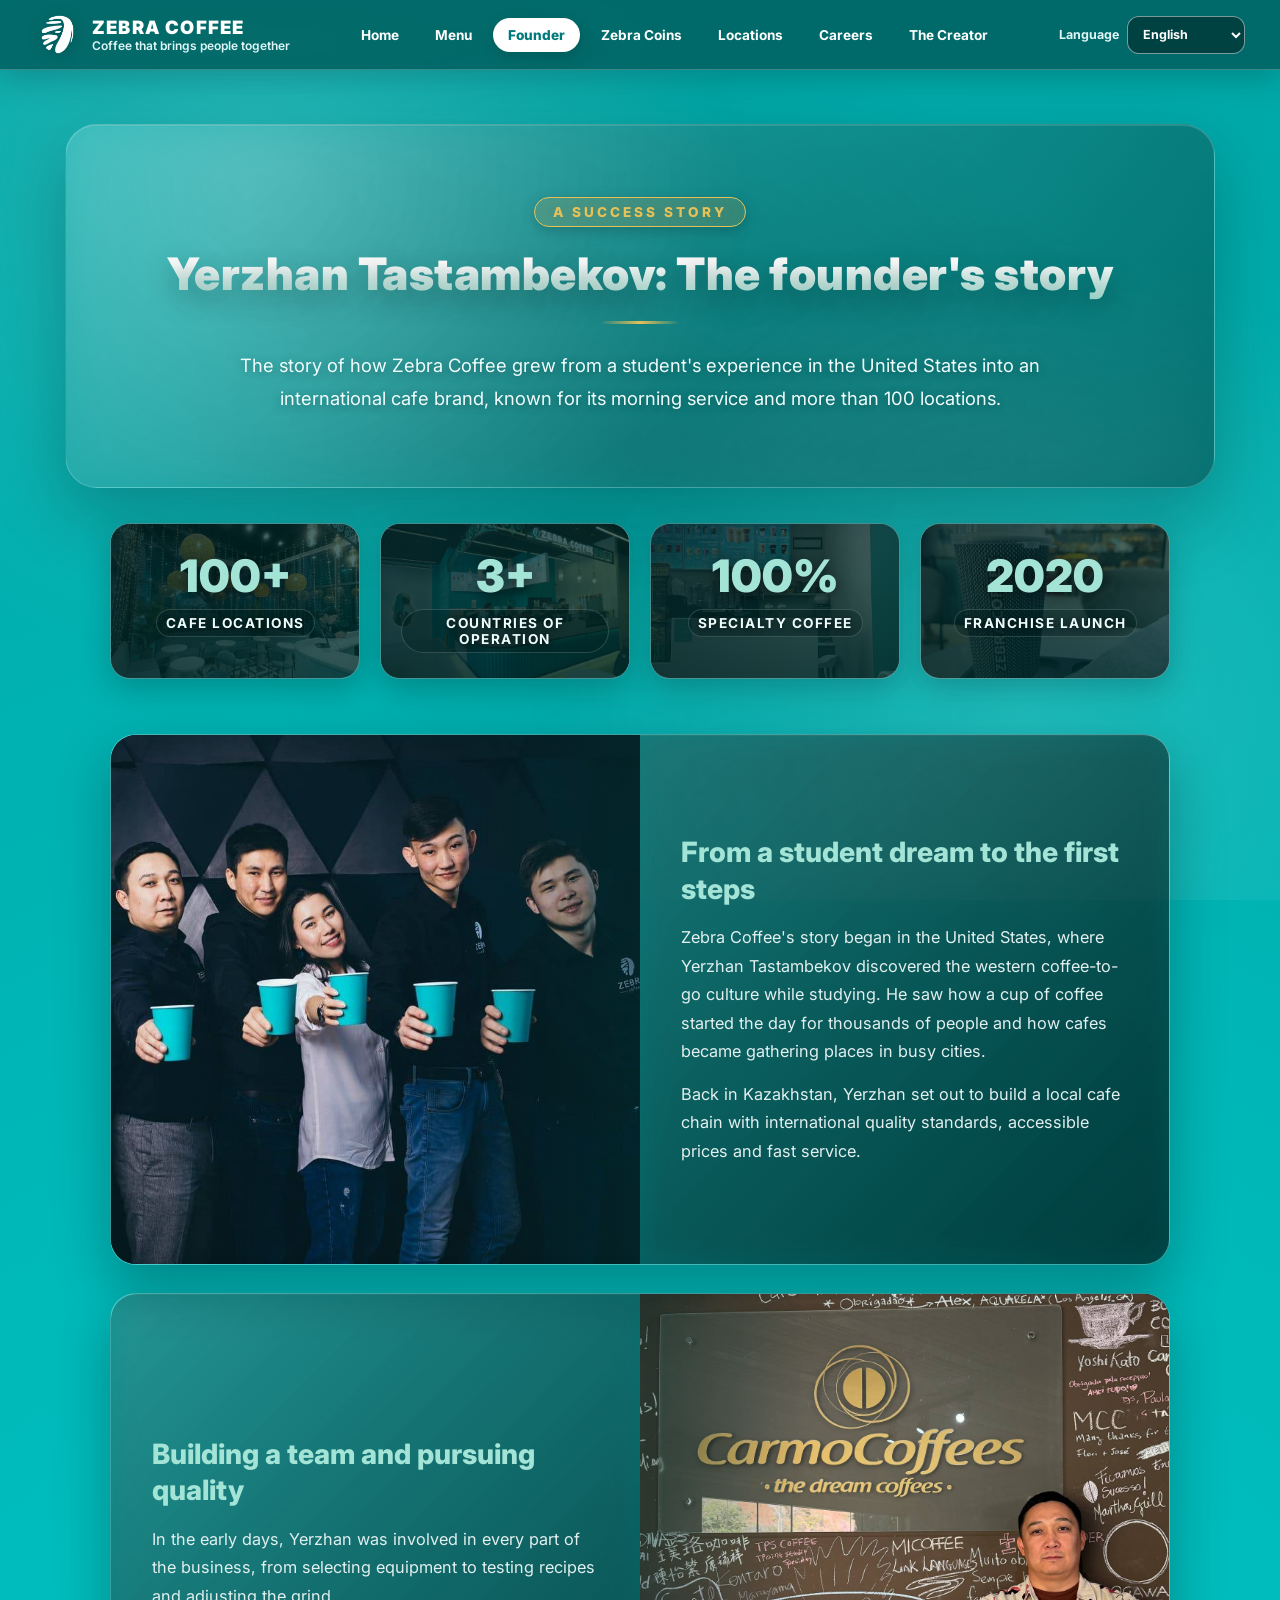
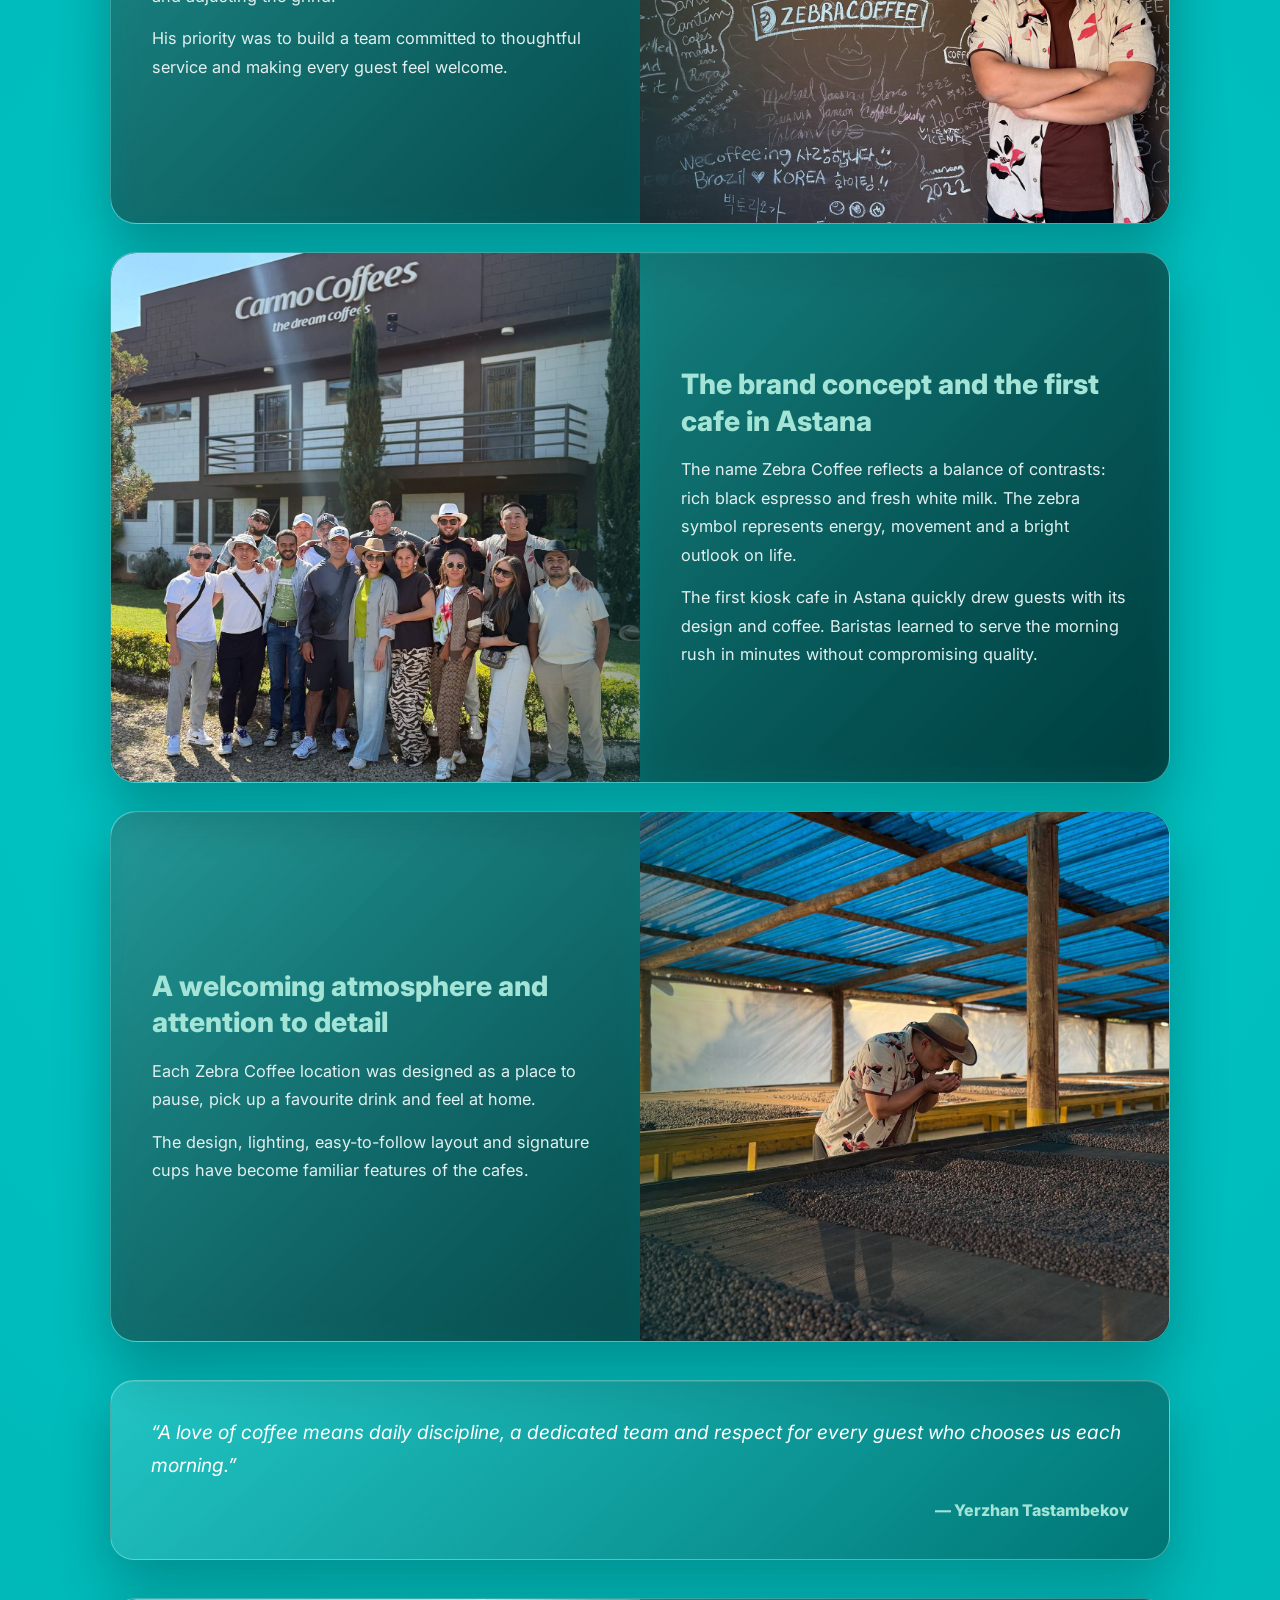
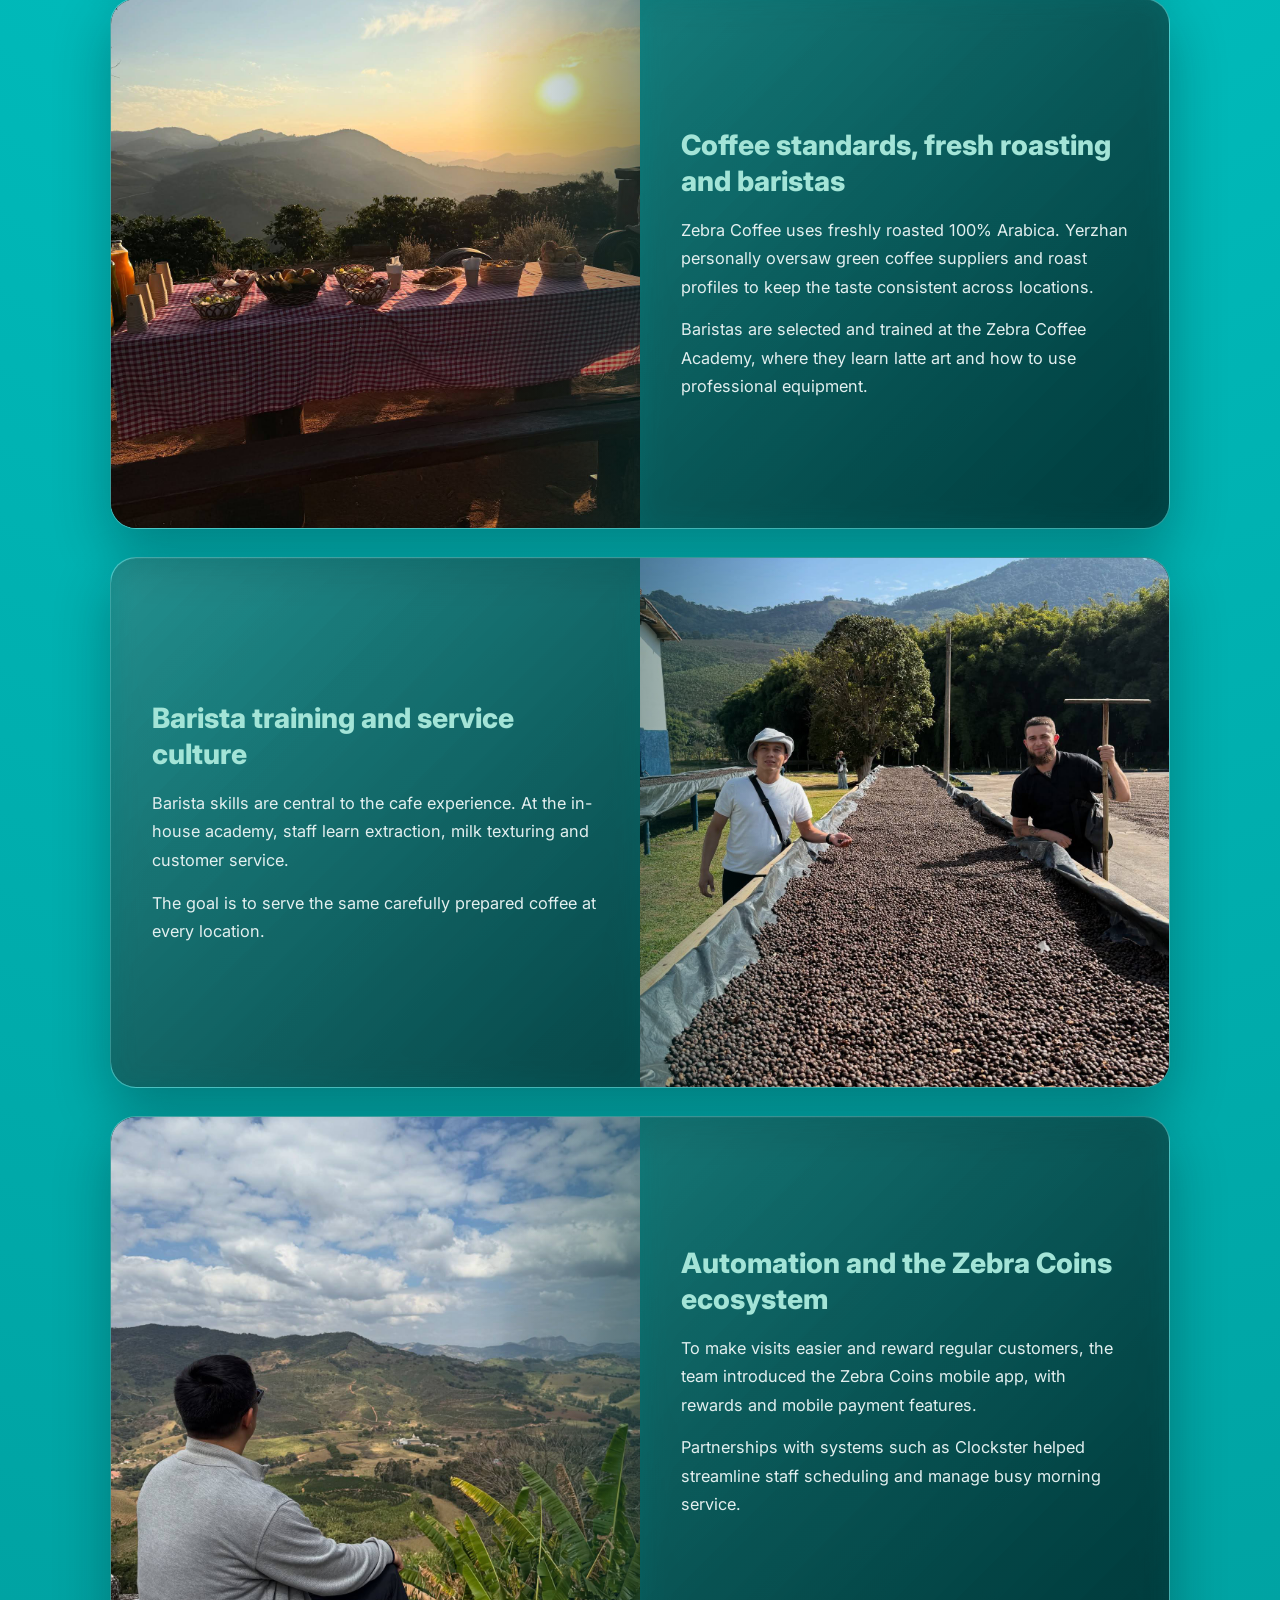
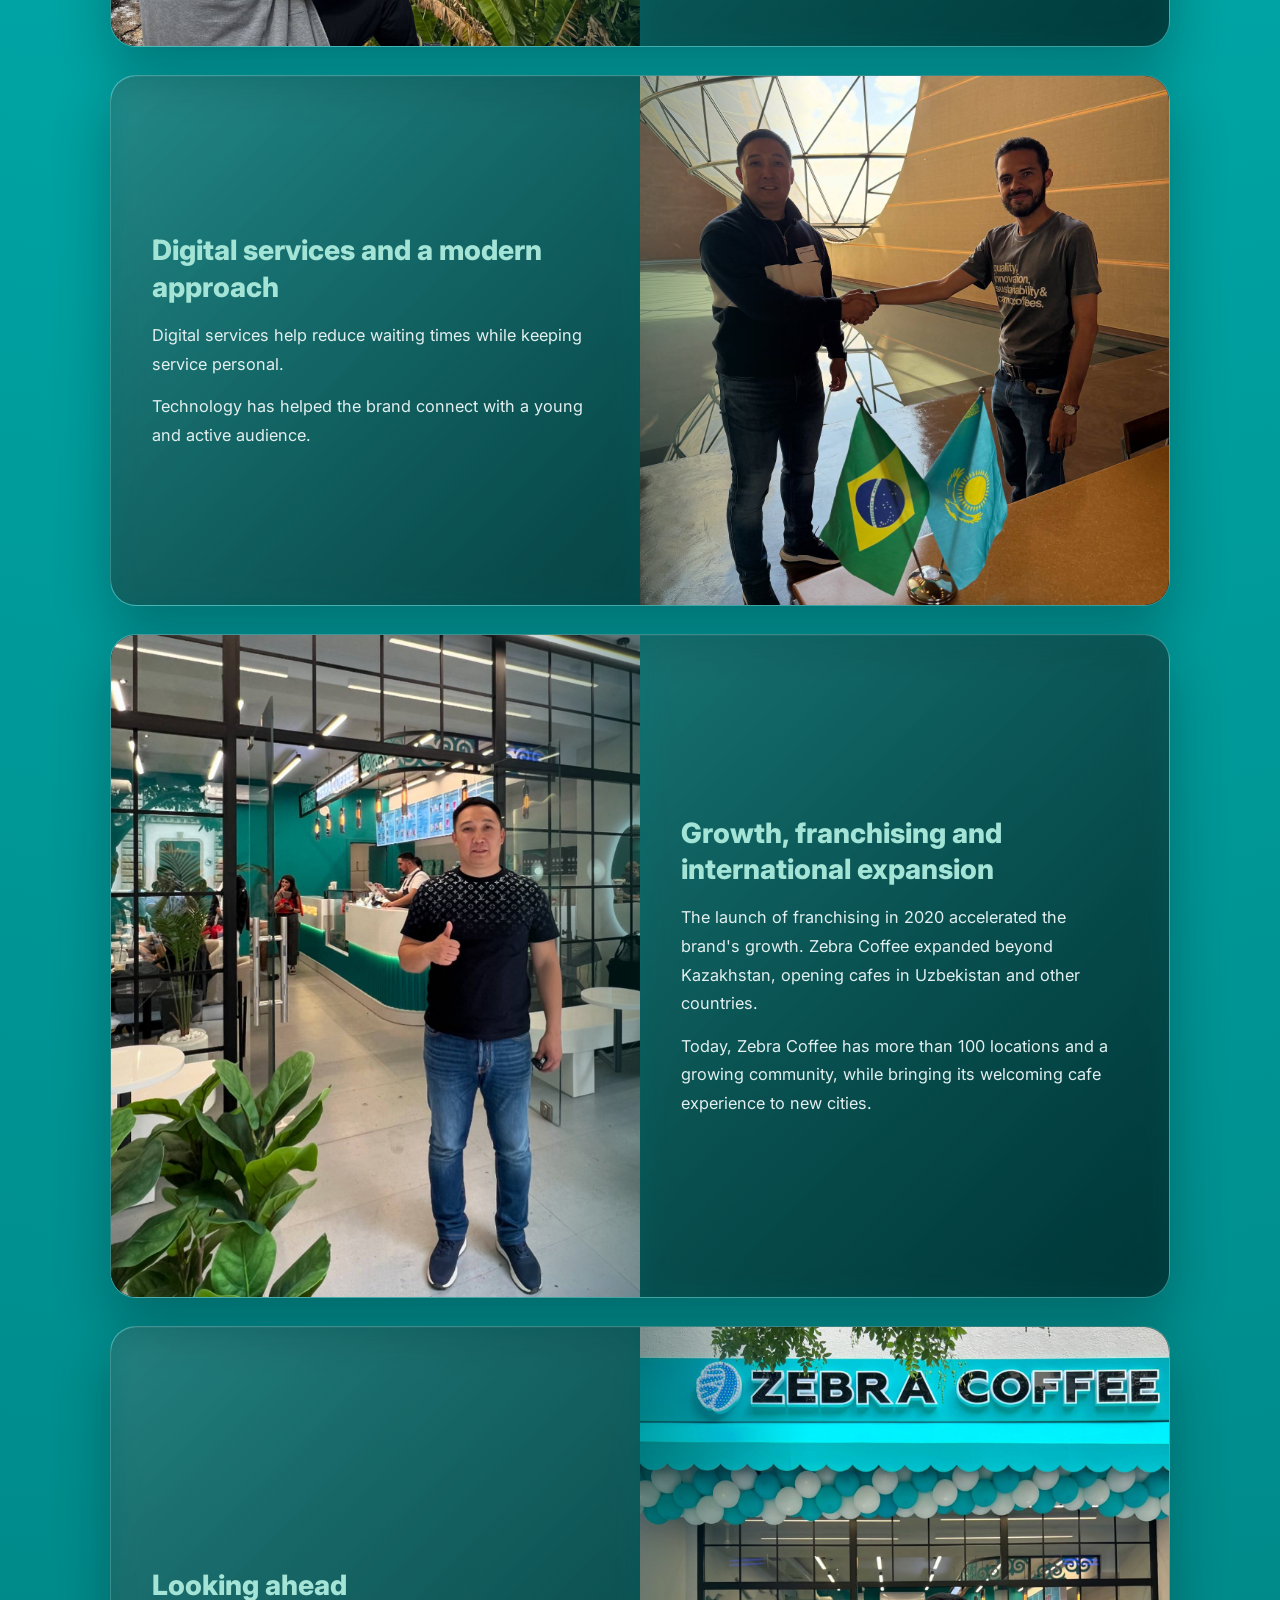
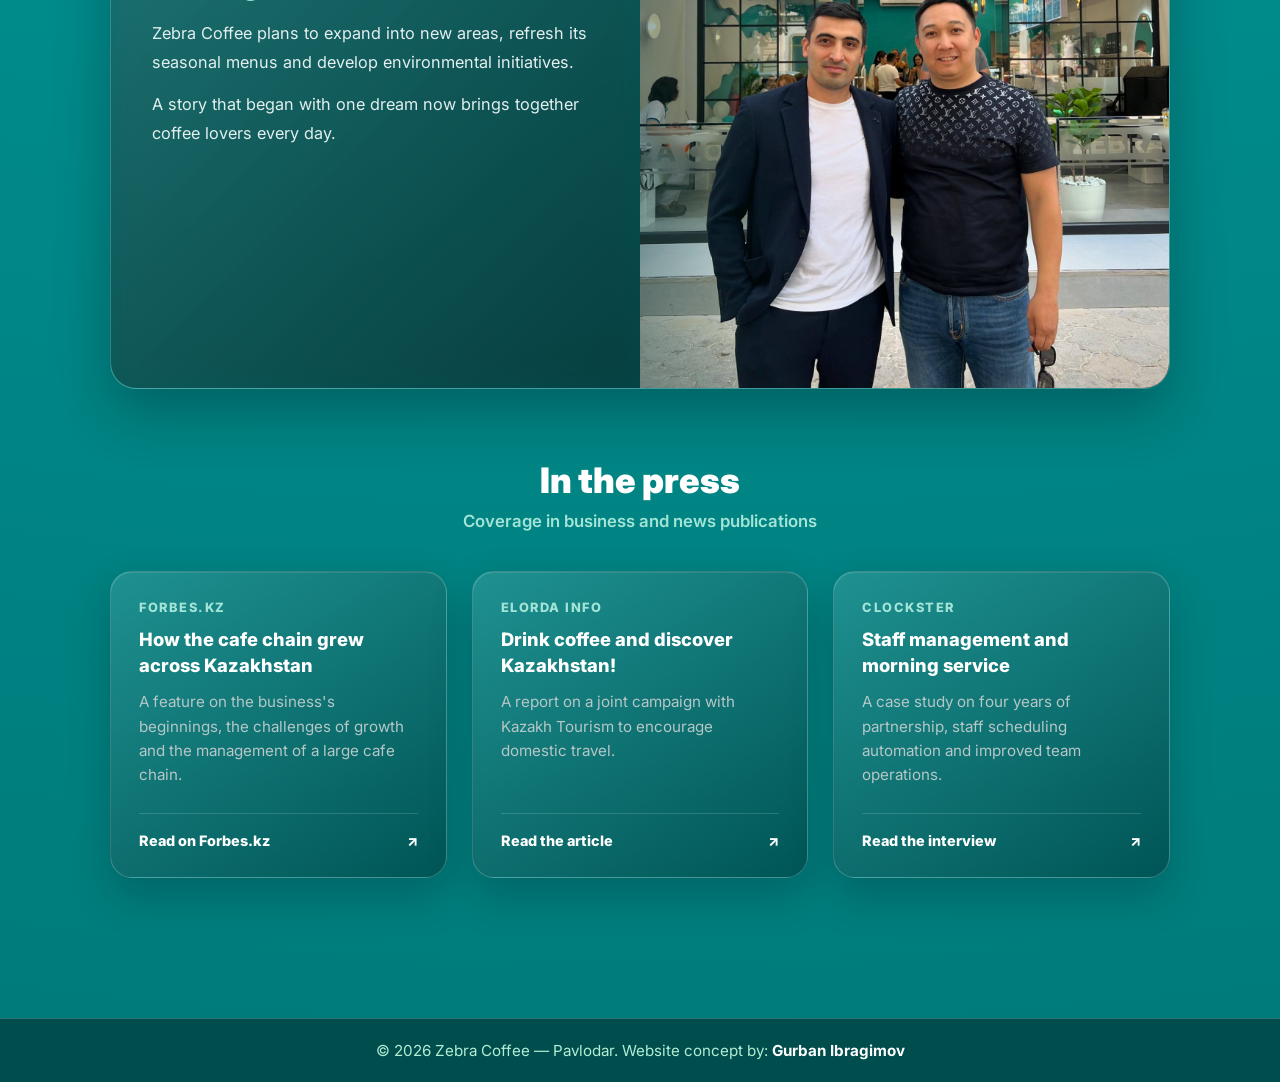
==== commit f680c0a0: "Add files via upload" ====
--- a/about.html
+++ b/about.html
@@ -1,5 +1,5 @@
 <!DOCTYPE html>
-<html lang="ru">
+<html lang="en">
 <head>
   <meta charset="UTF-8">
   <meta name="viewport" content="width=device-width, initial-scale=1.0">
@@ -624,5 +624,6 @@
     <p>© 2026 Zebra Coffee — Павлодар. Создатель сайта: <strong>Ибрагимов Гурбан</strong></p>
   </footer>
 
+  <script src="i18n.js" defer></script>
 </body>
 </html>
--- a/styles.css
+++ b/styles.css
@@ -148,7 +148,7 @@
   color: #ffffff !important;
 }
 
-@media screen and (max-width: 980px) {
+@media screen and (max-width: 980px) {
   .nav-container {
     flex-direction: column !important;
     gap: 15px !important;
@@ -159,4 +159,34 @@
   }
 }
 
+.language-switcher {
+  display: flex;
+  align-items: center;
+  gap: 8px;
+  flex: 0 0 auto;
+  color: #e0f7f7;
+  font-size: .78rem;
+  font-weight: 700;
+}
+.language-switcher select {
+  min-height: 38px;
+  max-width: 160px;
+  padding: 7px 30px 7px 11px;
+  border: 1px solid rgba(255,255,255,.48);
+  border-radius: 12px;
+  background: rgba(0,55,55,.8);
+  color: #fff;
+  font: inherit;
+  cursor: pointer;
+}
+.language-switcher select option { background: #064b49; color: #fff; }
+.language-switcher select:focus-visible { outline: 3px solid #a3e4d7; outline-offset: 2px; }
+@media screen and (max-width: 980px) {
+  .language-switcher { justify-content: center; }
+}
+@media screen and (max-width: 520px) {
+  .language-switcher { width: 100%; }
+  .language-switcher select { flex: 1; max-width: 230px; }
+}
+
 html.modal-open, body.modal-open { overflow: hidden; overscroll-behavior: none; }
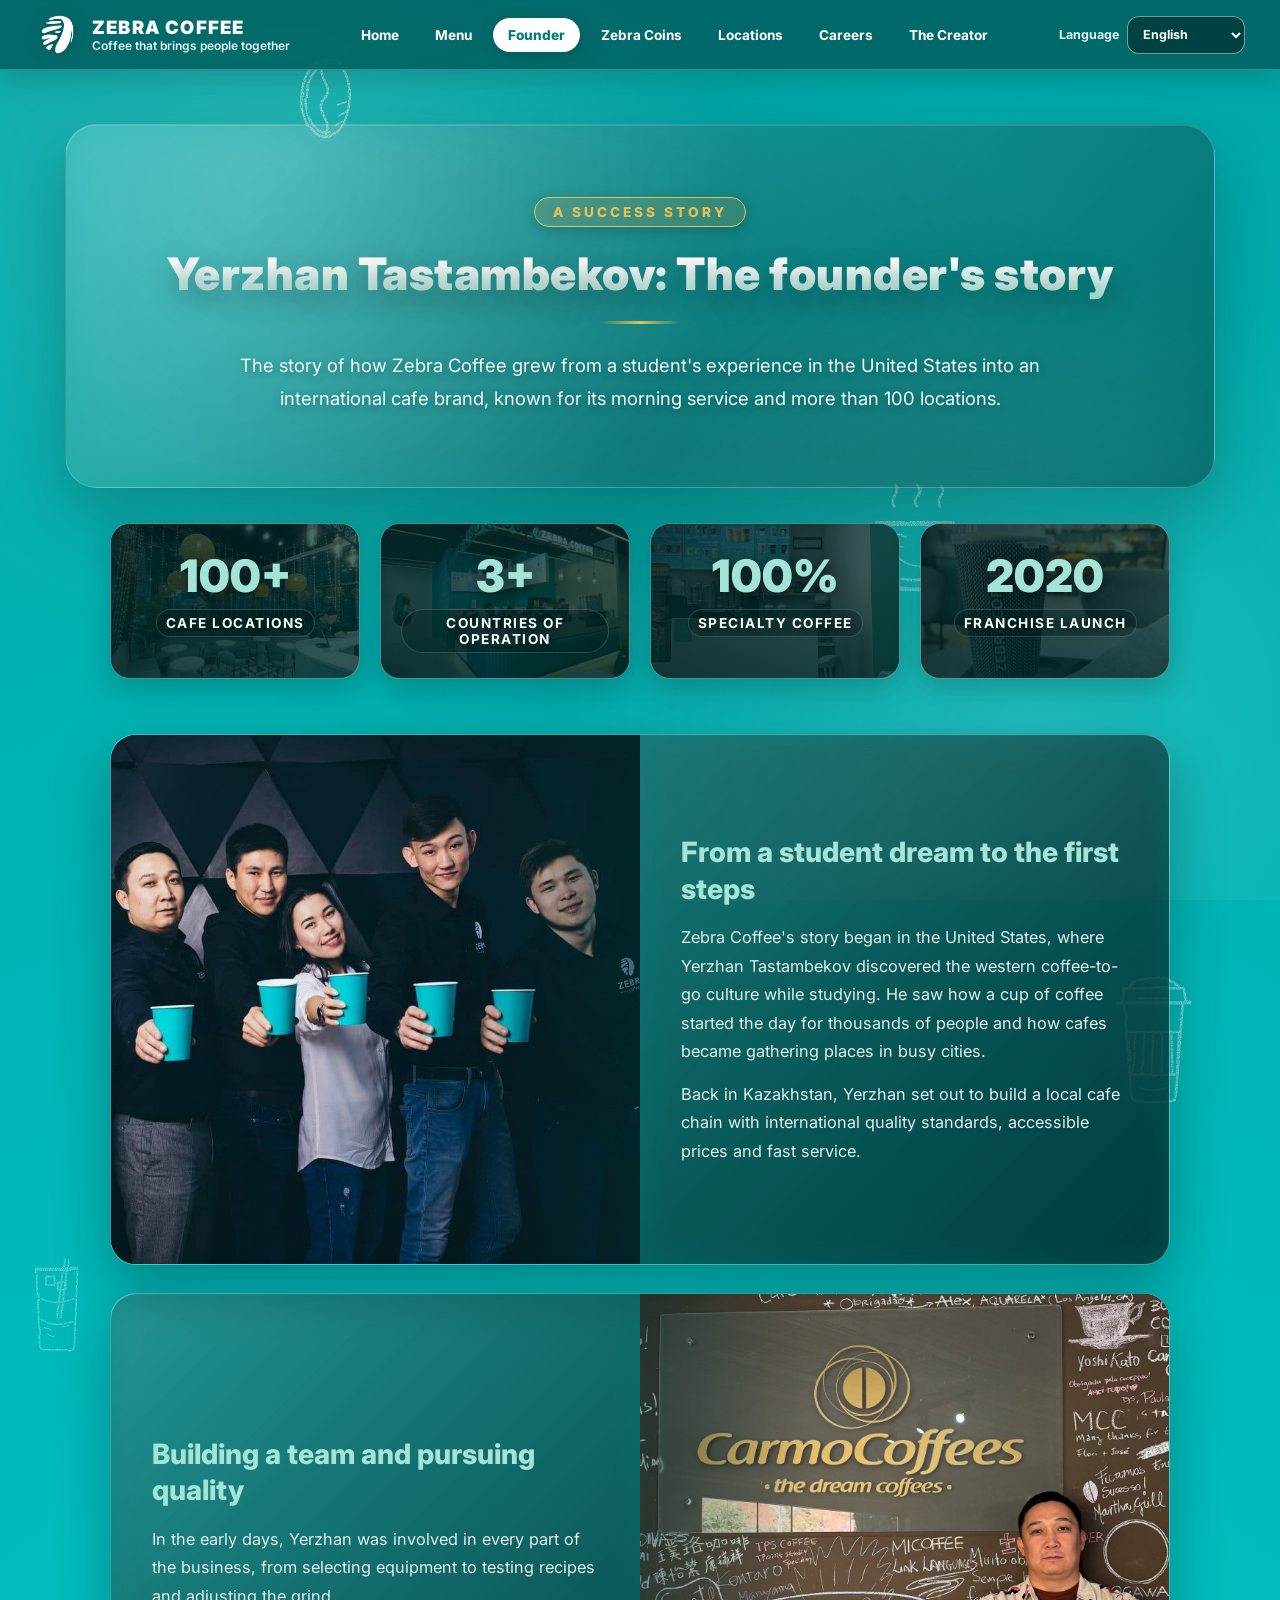
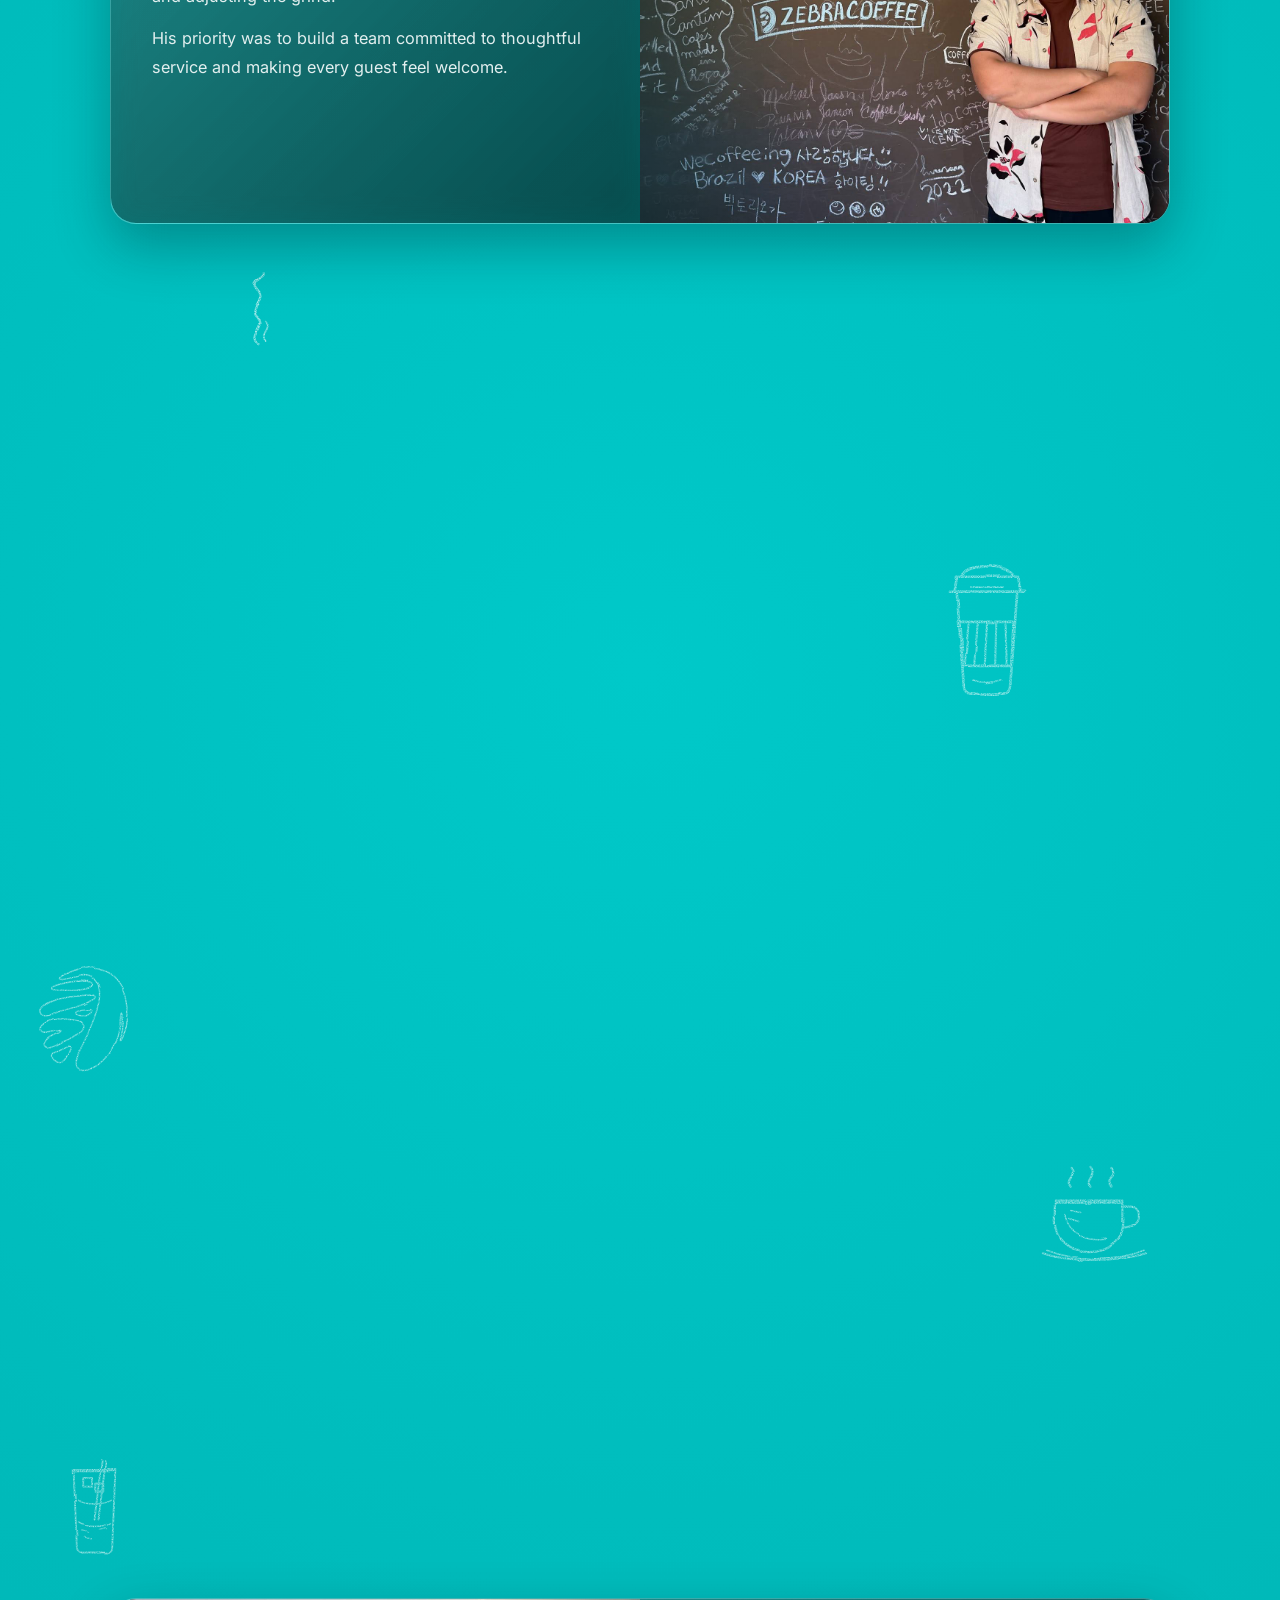
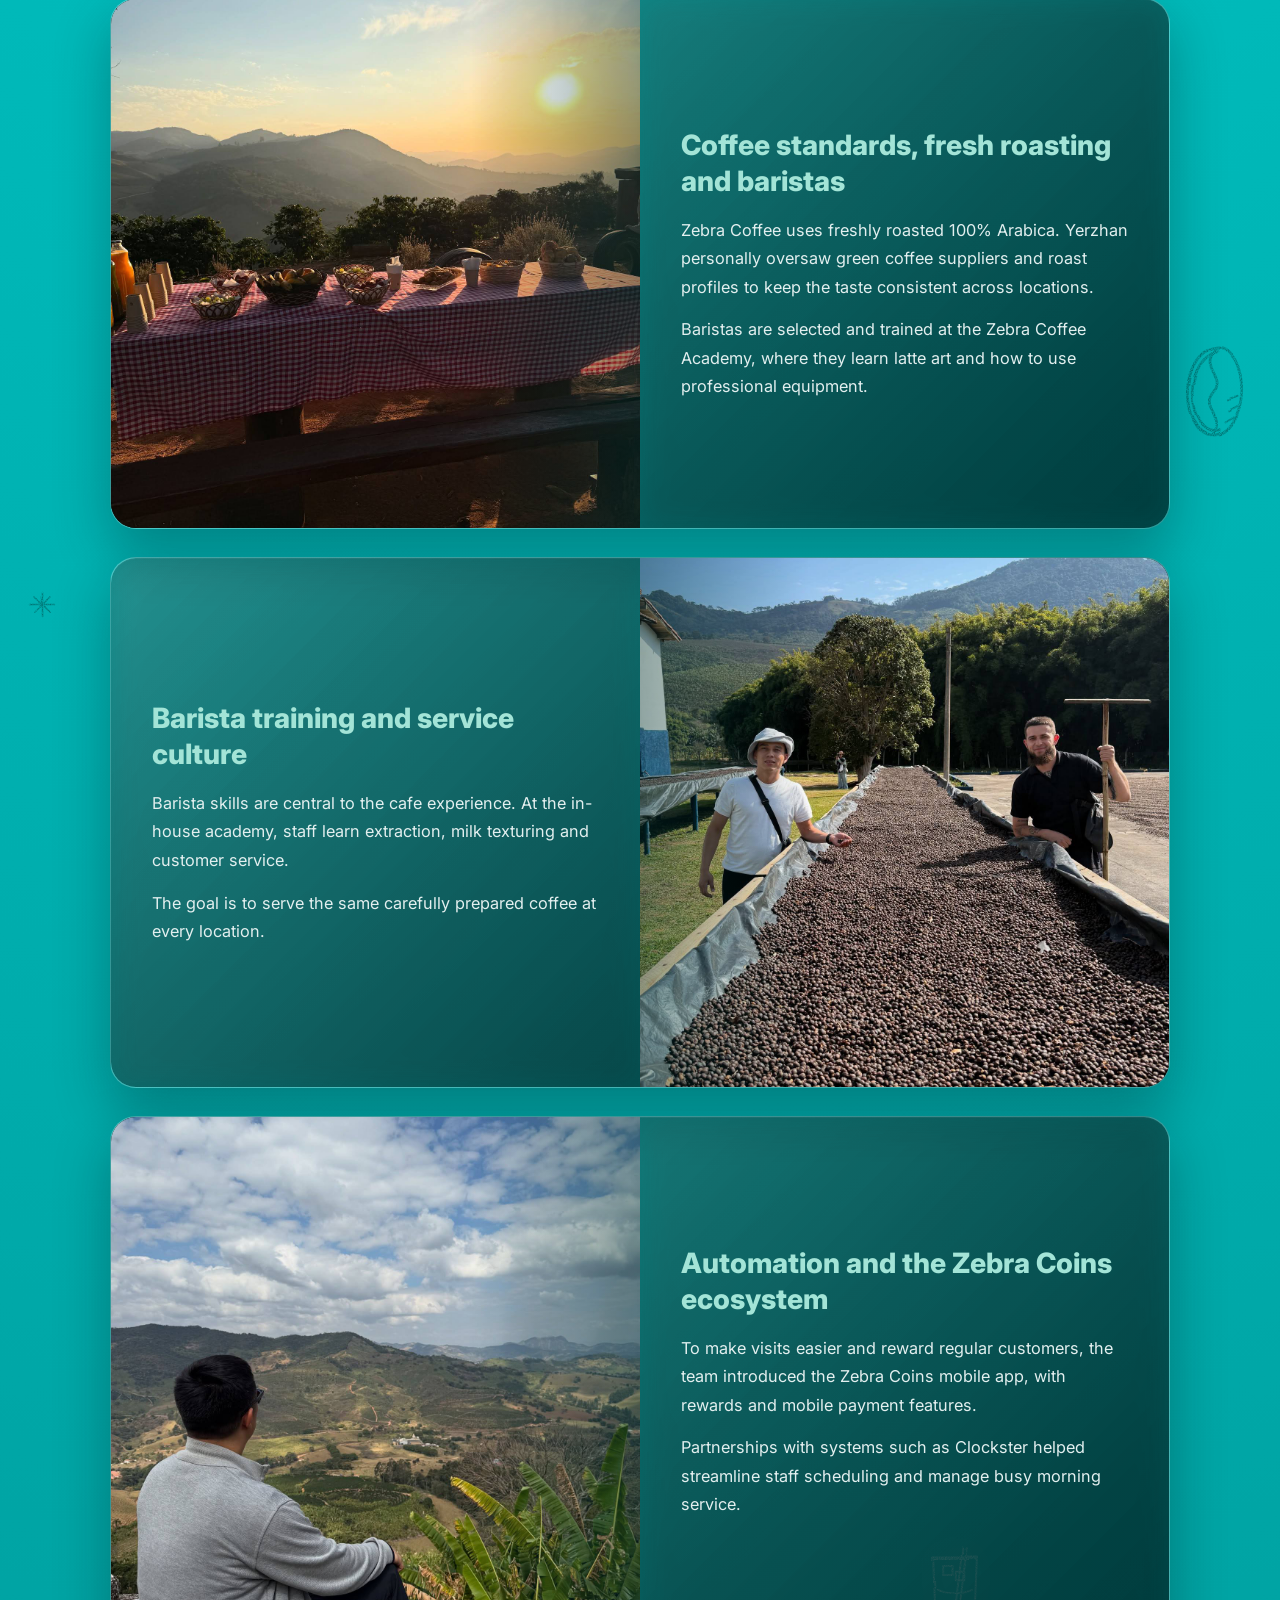
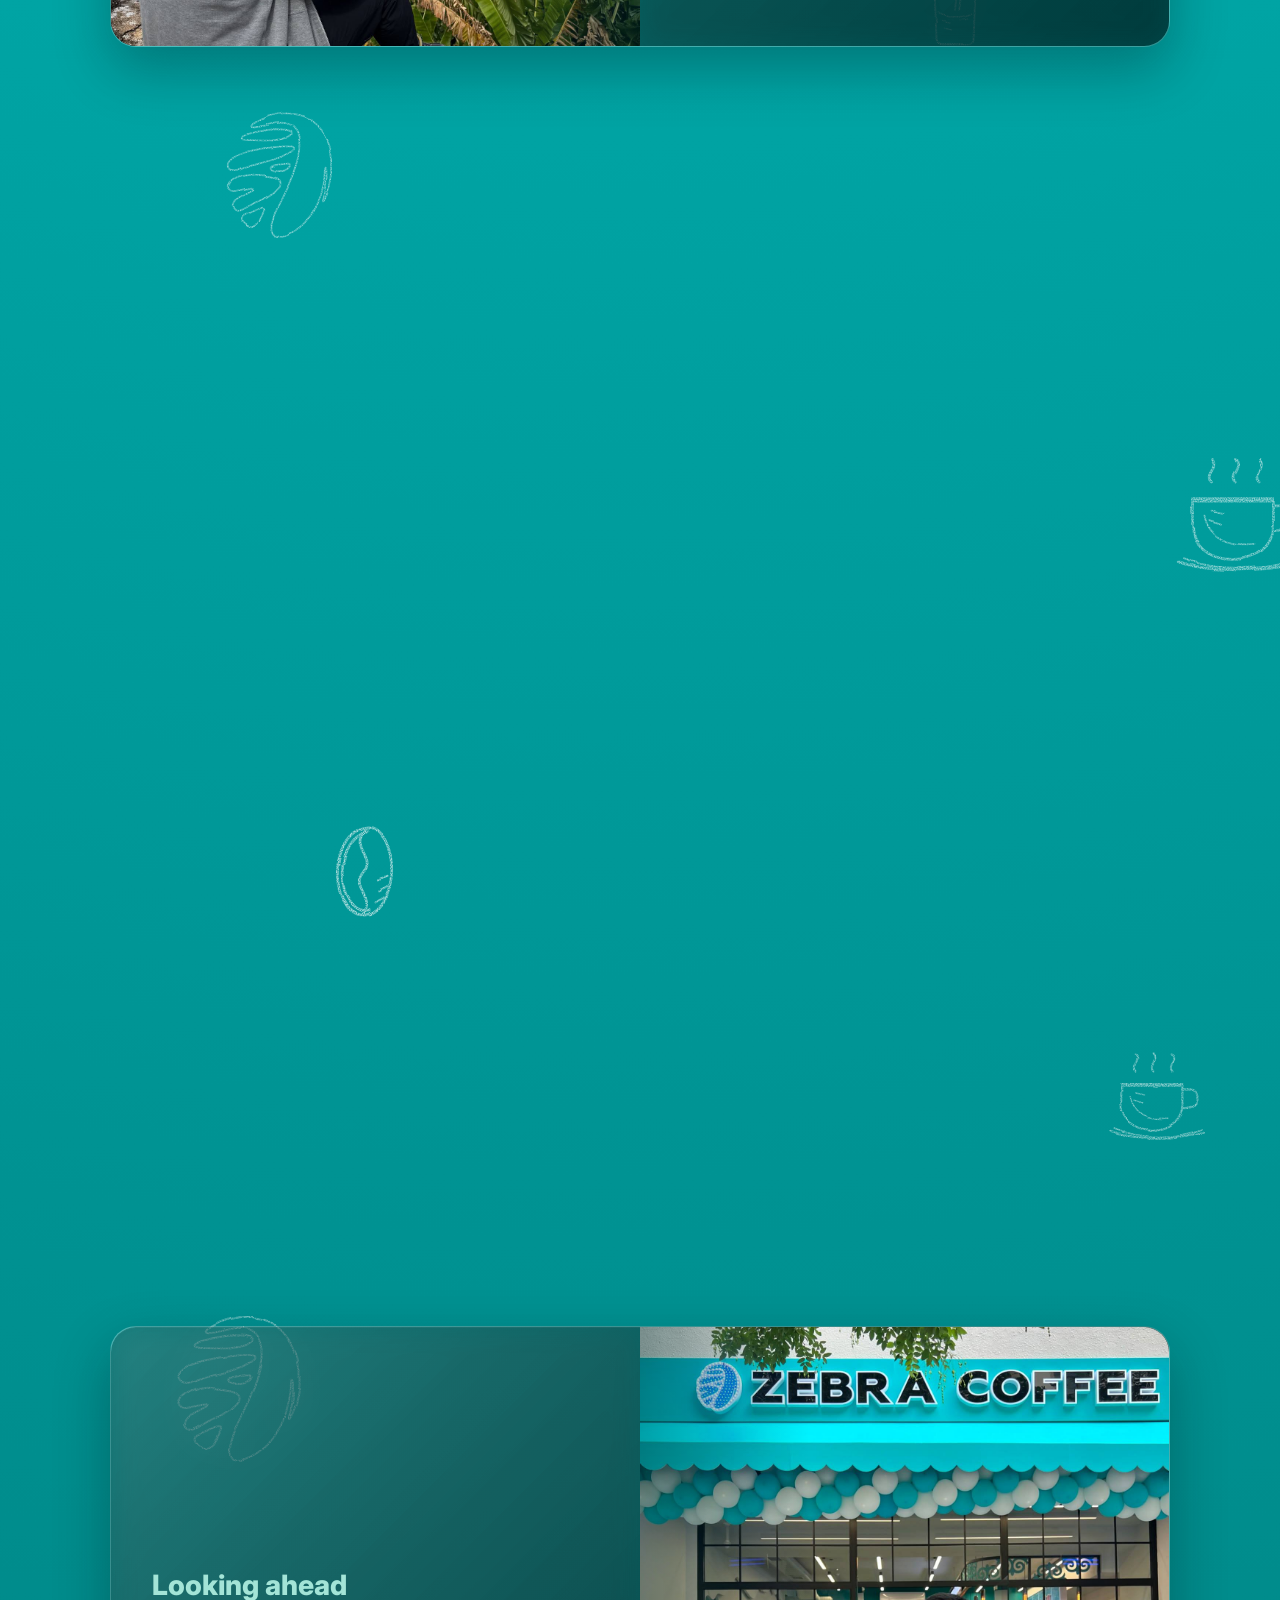
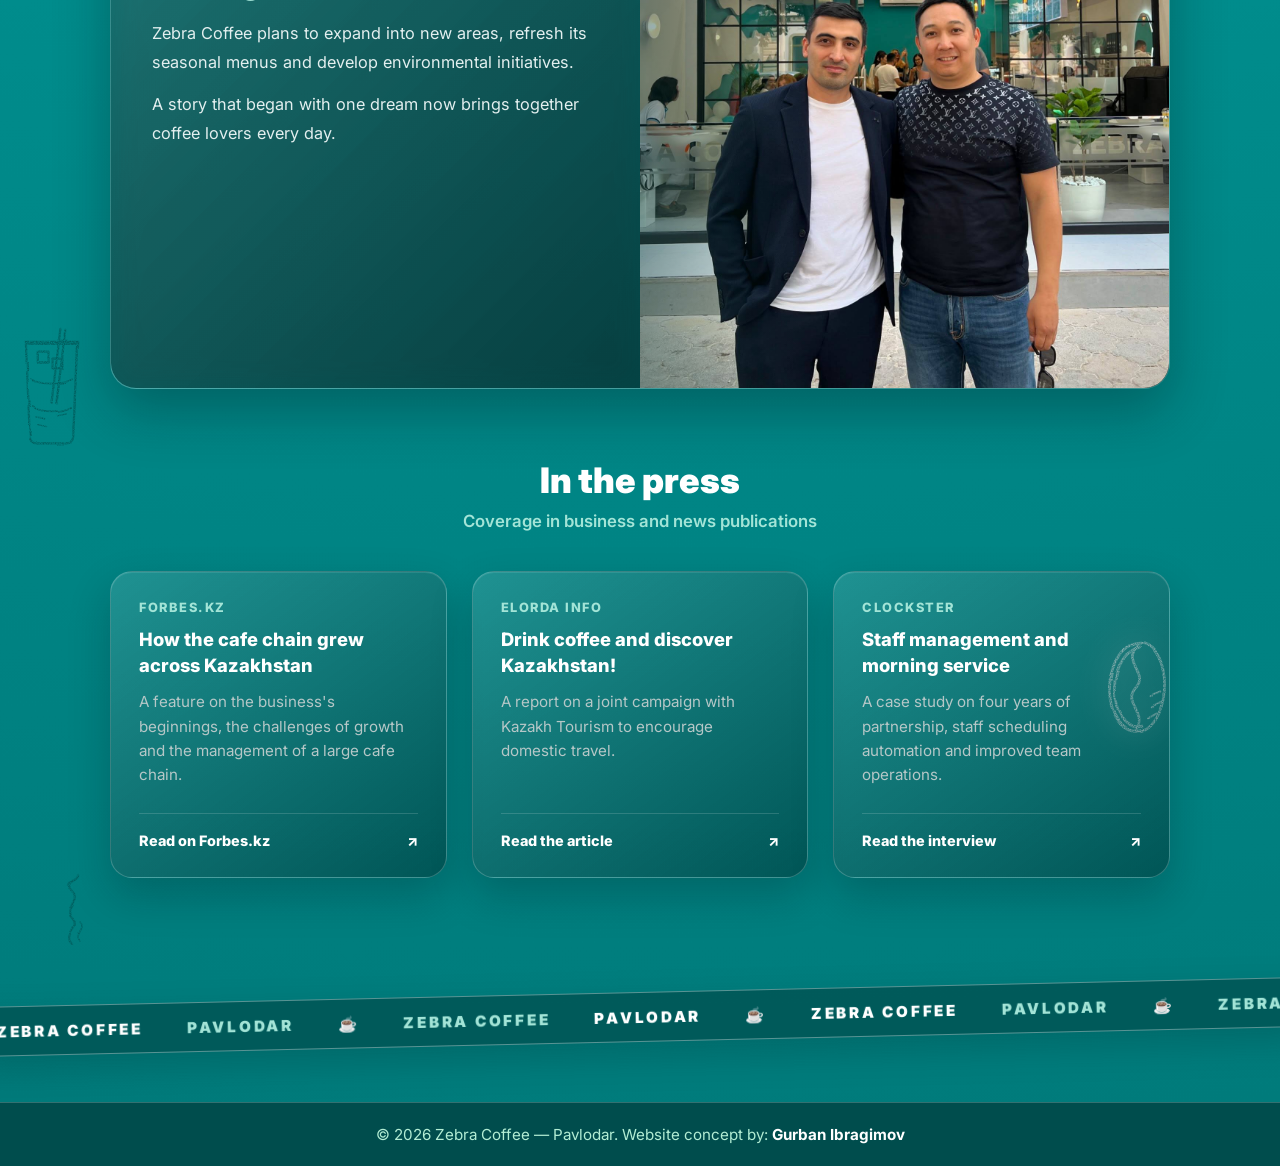
==== commit 75238833: "0510" ====
--- a/about.html
+++ b/about.html
@@ -1,35 +1,35 @@
-<!DOCTYPE html>
-<html lang="en">
-<head>
-  <meta charset="UTF-8">
-  <meta name="viewport" content="width=device-width, initial-scale=1.0">
-  <title>Ержан Тастамбеков: Путь основателя — Zebra Coffee</title>
-  <link rel="icon" type="image/x-icon" href="images/unnamed (1).ico">
-  <link rel="stylesheet" href="styles.css">
-  <link rel="preconnect" href="https://fonts.googleapis.com">
-  <link rel="preconnect" href="https://fonts.gstatic.com" crossorigin>
-  <link href="https://fonts.googleapis.com/css2?family=Montserrat:ital,wght@0,300;0,400;0,600;0,800;0,900;1,400&display=swap" rel="stylesheet">
-  <style>
-    :root {
-      --bg-teal: #007a7a;
-      --card-dark: #0a1b1b;
-      --glass-bg: rgba(0, 50, 50, 0.45);
-      --glass-border: rgba(255, 255, 255, 0.25);
-      --accent-teal: #a3e4d7;
-      --accent-gold: #e5c158;
-      --border-light: rgba(255, 255, 255, 0.15);
-      --text-white: #ffffff;
-      --text-dim: #b5c7c7;
-    }
-
+<!DOCTYPE html>
+<html lang="en">
+<head>
+  <meta charset="UTF-8">
+  <meta name="viewport" content="width=device-width, initial-scale=1.0">
+  <title>Ержан Тастамбеков: Путь основателя — Zebra Coffee</title>
+  <link rel="icon" type="image/x-icon" href="images/unnamed (1).ico">
+  <link rel="stylesheet" href="styles.css">
+  <link rel="preconnect" href="https://fonts.googleapis.com">
+  <link rel="preconnect" href="https://fonts.gstatic.com" crossorigin>
+  <link href="https://fonts.googleapis.com/css2?family=Montserrat:ital,wght@0,300;0,400;0,600;0,800;0,900;1,400&display=swap" rel="stylesheet">
+  <style>
+    :root {
+      --bg-teal: #007a7a;
+      --card-dark: #0a1b1b;
+      --glass-bg: rgba(0, 50, 50, 0.45);
+      --glass-border: rgba(255, 255, 255, 0.25);
+      --accent-teal: #a3e4d7;
+      --accent-gold: #e5c158;
+      --border-light: rgba(255, 255, 255, 0.15);
+      --text-white: #ffffff;
+      --text-dim: #b5c7c7;
+    }
+
     body {
       background: radial-gradient(ellipse at 18% 10%, rgba(83, 217, 207, .18), transparent 36%), radial-gradient(ellipse at 86% 44%, rgba(229, 193, 88, .08), transparent 30%), linear-gradient(145deg, #006565, #004345 58%, #002d31);
       color: var(--text-white);
       font-family: 'Montserrat', -apple-system, BlinkMacSystemFont, sans-serif;
       margin: 0;
       padding: 0;
-    }
-
+    }
+
     .about-hero {
       position: relative;
       isolation: isolate;
@@ -44,64 +44,64 @@
       box-shadow: 0 28px 70px rgba(0, 24, 26, .28), inset 0 1px 0 rgba(255,255,255,.12);
       backdrop-filter: blur(20px);
       -webkit-backdrop-filter: blur(20px);
-    }
-
-    .about-hero-badge {
-      display: inline-block;
-      padding: 6px 18px;
+    }
+
+    .about-hero-badge {
+      display: inline-block;
+      padding: 6px 18px;
       background: rgba(229, 193, 88, 0.15);
       backdrop-filter: blur(12px);
-      -webkit-backdrop-filter: blur(12px);
-      border: 1px solid var(--accent-gold);
-      border-radius: 30px;
-      color: var(--accent-gold);
-      font-size: 0.85rem;
-      font-weight: 800;
-      letter-spacing: 3px;
-      text-transform: uppercase;
-      margin-bottom: 20px;
-      box-shadow: 0 4px 15px rgba(0, 0, 0, 0.2);
-    }
-
-    .about-hero h1 {
-      font-size: 2.8rem;
-      font-weight: 900;
-      letter-spacing: 0.5px;
-      margin: 0 0 20px 0;
-      white-space: nowrap;
-      background: linear-gradient(180deg, #ffffff 30%, #a3e4d7 100%);
-      -webkit-background-clip: text;
-      -webkit-text-fill-color: transparent;
+      -webkit-backdrop-filter: blur(12px);
+      border: 1px solid var(--accent-gold);
+      border-radius: 30px;
+      color: var(--accent-gold);
+      font-size: 0.85rem;
+      font-weight: 800;
+      letter-spacing: 3px;
+      text-transform: uppercase;
+      margin-bottom: 20px;
+      box-shadow: 0 4px 15px rgba(0, 0, 0, 0.2);
+    }
+
+    .about-hero h1 {
+      font-size: 2.8rem;
+      font-weight: 900;
+      letter-spacing: 0.5px;
+      margin: 0 0 20px 0;
+      white-space: nowrap;
+      background: linear-gradient(180deg, #ffffff 30%, #a3e4d7 100%);
+      -webkit-background-clip: text;
+      -webkit-text-fill-color: transparent;
       text-shadow: 0 10px 30px rgba(0, 0, 0, 0.3);
-
-    }
-
-    .about-hero-divider {
-      width: 80px;
-      height: 3px;
-      background: linear-gradient(90deg, transparent, var(--accent-gold), transparent);
-      margin: 0 auto 25px auto;
-    }
-
-    .about-hero p {
-      color: #f0fdfd;
-      font-size: 1.15rem;
-      line-height: 1.8;
-      max-width: 900px;
-      margin: 0 auto;
-      font-weight: 400;
-      text-shadow: 0 2px 10px rgba(0,0,0,0.3);
-    }
-
-    .stats-row {
-      display: grid;
-      grid-template-columns: repeat(auto-fit, minmax(200px, 1fr));
-      gap: 20px;
-      margin: 35px auto 55px auto;
-      max-width: 1100px;
-      padding: 0 20px;
-    }
-
+
+    }
+
+    .about-hero-divider {
+      width: 80px;
+      height: 3px;
+      background: linear-gradient(90deg, transparent, var(--accent-gold), transparent);
+      margin: 0 auto 25px auto;
+    }
+
+    .about-hero p {
+      color: #f0fdfd;
+      font-size: 1.15rem;
+      line-height: 1.8;
+      max-width: 900px;
+      margin: 0 auto;
+      font-weight: 400;
+      text-shadow: 0 2px 10px rgba(0,0,0,0.3);
+    }
+
+    .stats-row {
+      display: grid;
+      grid-template-columns: repeat(auto-fit, minmax(200px, 1fr));
+      gap: 20px;
+      margin: 35px auto 55px auto;
+      max-width: 1100px;
+      padding: 0 20px;
+    }
+
     .stat-card {
       position: relative;
       isolation: isolate;
@@ -142,41 +142,41 @@
     .stat-card--cafes { --stat-image: url("images/founder-stat-cafes.webp"); }
     .stat-card--countries { --stat-image: url("images/founder-stat-countries.jpg"); }
     .stat-card--quality { --stat-image: url("images/founder-stat-quality.jfif"); }
-    .stat-card--franchise { --stat-image: url("images/founder-stat-franchise.webp"); }
-
-    .stat-card:hover {
-      transform: translateY(-4px);
-      border-color: rgba(255, 255, 255, 0.55);
-      box-shadow: 0 16px 38px rgba(0, 30, 30, 0.36);
-    }
-    .stat-card:hover::before {
-      transform: scale(1.07);
-    }
-
-    .stat-number {
-      position: relative;
-      font-size: 2.8rem;
-      font-weight: 900;
-      color: var(--accent-teal);
-      margin-bottom: 6px;
-      text-shadow: 0 3px 16px rgba(0,0,0,.6);
-    }
-
-    .stat-label {
-      position: relative;
-      display: inline-block;
-      padding: 5px 9px;
-      border: 1px solid rgba(255,255,255,.16);
-      border-radius: 999px;
-      background: rgba(0,30,31,.34);
-      font-size: 0.85rem;
-      color: #f0fdfd;
-      font-weight: 700;
-      text-transform: uppercase;
-      letter-spacing: 1.5px;
-      text-shadow: 0 2px 10px rgba(0,0,0,.8);
-    }
-
+    .stat-card--franchise { --stat-image: url("images/founder-stat-franchise.webp"); }
+
+    .stat-card:hover {
+      transform: translateY(-4px);
+      border-color: rgba(255, 255, 255, 0.55);
+      box-shadow: 0 16px 38px rgba(0, 30, 30, 0.36);
+    }
+    .stat-card:hover::before {
+      transform: scale(1.07);
+    }
+
+    .stat-number {
+      position: relative;
+      font-size: 2.8rem;
+      font-weight: 900;
+      color: var(--accent-teal);
+      margin-bottom: 6px;
+      text-shadow: 0 3px 16px rgba(0,0,0,.6);
+    }
+
+    .stat-label {
+      position: relative;
+      display: inline-block;
+      padding: 5px 9px;
+      border: 1px solid rgba(255,255,255,.16);
+      border-radius: 999px;
+      background: rgba(0,30,31,.34);
+      font-size: 0.85rem;
+      color: #f0fdfd;
+      font-weight: 700;
+      text-transform: uppercase;
+      letter-spacing: 1.5px;
+      text-shadow: 0 2px 10px rgba(0,0,0,.8);
+    }
+
     .story-section {
       max-width: 1100px;
       margin: 0 auto;
@@ -184,8 +184,8 @@
       flex-direction: column;
       gap: 28px;
       padding: 0 20px;
-    }
-
+    }
+
     .story-card-horizontal {
       display: flex;
       align-items: stretch;
@@ -198,45 +198,45 @@
       backdrop-filter: blur(16px);
       -webkit-backdrop-filter: blur(16px);
       transition: transform 0.3s ease, border-color 0.3s ease, box-shadow 0.3s ease;
-    }
-
-    .story-card-horizontal:hover {
-      transform: translateY(-4px);
-      border-color: rgba(186, 245, 236, 0.55);
-      box-shadow: 0 28px 65px rgba(0, 18, 20, .38), inset 0 1px 0 rgba(255,255,255,.16);
-    }
-
-    .story-card-horizontal.reverse {
-      flex-direction: row-reverse;
-    }
-
-    .story-img-container {
-      flex: 0 0 50%;
-      width: 50%;
-      position: relative;
-      overflow: hidden;
-      background: #051111;
-    }
-
-    .story-img-container::after {
-      position: absolute;
-      inset: 0;
-      content: "";
-      background: linear-gradient(90deg, transparent 68%, rgba(0, 49, 49, .42));
-      pointer-events: none;
-    }
-    .story-card-horizontal.reverse .story-img-container::after {
-      background: linear-gradient(270deg, transparent 68%, rgba(0, 49, 49, .42));
-    }
-
-    .story-img-container img {
-      width: 100%;
-      height: 100%;
-      object-fit: cover;
-      object-position: top center;
-      display: block;
-    }
-
+    }
+
+    .story-card-horizontal:hover {
+      transform: translateY(-4px);
+      border-color: rgba(186, 245, 236, 0.55);
+      box-shadow: 0 28px 65px rgba(0, 18, 20, .38), inset 0 1px 0 rgba(255,255,255,.16);
+    }
+
+    .story-card-horizontal.reverse {
+      flex-direction: row-reverse;
+    }
+
+    .story-img-container {
+      flex: 0 0 50%;
+      width: 50%;
+      position: relative;
+      overflow: hidden;
+      background: #051111;
+    }
+
+    .story-img-container::after {
+      position: absolute;
+      inset: 0;
+      content: "";
+      background: linear-gradient(90deg, transparent 68%, rgba(0, 49, 49, .42));
+      pointer-events: none;
+    }
+    .story-card-horizontal.reverse .story-img-container::after {
+      background: linear-gradient(270deg, transparent 68%, rgba(0, 49, 49, .42));
+    }
+
+    .story-img-container img {
+      width: 100%;
+      height: 100%;
+      object-fit: cover;
+      object-position: top center;
+      display: block;
+    }
+
     .story-text-container {
       position: relative;
       z-index: 1;
@@ -250,28 +250,28 @@
       background: linear-gradient(135deg, rgba(0, 67, 65, .38), rgba(0, 38, 40, .58));
       backdrop-filter: blur(14px);
       -webkit-backdrop-filter: blur(14px);
-    }
-
-    .story-text-container h2 {
-      font-size: 1.75rem;
-      font-weight: 800;
-      margin-bottom: 16px;
-      color: var(--accent-teal);
-      line-height: 1.3;
-    }
-
-    .story-text-container p {
-      font-size: 1.02rem;
-      line-height: 1.75;
-      color: #e2efef;
-      margin-bottom: 14px;
-      font-weight: 400;
-    }
-
-    .story-text-container p:last-child {
-      margin-bottom: 0;
-    }
-
+    }
+
+    .story-text-container h2 {
+      font-size: 1.75rem;
+      font-weight: 800;
+      margin-bottom: 16px;
+      color: var(--accent-teal);
+      line-height: 1.3;
+    }
+
+    .story-text-container p {
+      font-size: 1.02rem;
+      line-height: 1.75;
+      color: #e2efef;
+      margin-bottom: 14px;
+      font-weight: 400;
+    }
+
+    .story-text-container p:last-child {
+      margin-bottom: 0;
+    }
+
     .quote-box {
       background: linear-gradient(135deg, rgba(255,255,255,.13), rgba(0,43,43,.48));
       border: 1px solid rgba(186, 245, 236, .38);
@@ -286,47 +286,47 @@
       backdrop-filter: blur(18px);
       -webkit-backdrop-filter: blur(18px);
       position: relative;
-    }
-
-    .quote-author {
-      margin-top: 16px;
-      font-style: normal;
-      font-weight: 800;
-      font-size: 1rem;
-      color: var(--accent-teal);
-      text-align: right;
-    }
-
-    .press-section {
-      max-width: 1100px;
-      margin: 70px auto 60px auto;
-      padding: 0 20px;
-    }
-
-    .press-header {
-      text-align: center;
-      margin-bottom: 40px;
-    }
-
-    .press-header h2 {
-      font-size: 2.2rem;
-      font-weight: 900;
-      color: var(--text-white);
-      margin-bottom: 10px;
-    }
-
-    .press-header p {
-      color: var(--accent-teal);
-      font-size: 1.05rem;
-      font-weight: 600;
-    }
-
-    .media-grid {
-      display: grid;
-      grid-template-columns: repeat(auto-fill, minmax(300px, 1fr));
-      gap: 25px;
-    }
-
+    }
+
+    .quote-author {
+      margin-top: 16px;
+      font-style: normal;
+      font-weight: 800;
+      font-size: 1rem;
+      color: var(--accent-teal);
+      text-align: right;
+    }
+
+    .press-section {
+      max-width: 1100px;
+      margin: 70px auto 60px auto;
+      padding: 0 20px;
+    }
+
+    .press-header {
+      text-align: center;
+      margin-bottom: 40px;
+    }
+
+    .press-header h2 {
+      font-size: 2.2rem;
+      font-weight: 900;
+      color: var(--text-white);
+      margin-bottom: 10px;
+    }
+
+    .press-header p {
+      color: var(--accent-teal);
+      font-size: 1.05rem;
+      font-weight: 600;
+    }
+
+    .media-grid {
+      display: grid;
+      grid-template-columns: repeat(auto-fill, minmax(300px, 1fr));
+      gap: 25px;
+    }
+
     .media-card {
       background: linear-gradient(145deg, rgba(255,255,255,.12), rgba(0,42,43,.48));
       border: 1px solid rgba(255,255,255,.2);
@@ -340,290 +340,293 @@
       backdrop-filter: blur(16px);
       -webkit-backdrop-filter: blur(16px);
       transition: transform 0.3s ease, border-color 0.3s ease, box-shadow 0.3s ease;
-    }
-
-    .media-card:hover {
-      transform: translateY(-5px);
-      border-color: rgba(186, 245, 236, .65);
-      box-shadow: 0 24px 52px rgba(0,20,22,.34), inset 0 1px 0 rgba(255,255,255,.16);
-    }
-
-    .media-source {
-      font-size: 0.8rem;
-      text-transform: uppercase;
-      color: var(--accent-teal);
-      font-weight: 800;
-      letter-spacing: 1.5px;
-      margin-bottom: 12px;
-    }
-
-    .media-title {
-      font-size: 1.15rem;
-      font-weight: 800;
-      margin-bottom: 12px;
-      line-height: 1.4;
-    }
-
-    .media-snippet {
-      font-size: 0.95rem;
-      color: var(--text-dim);
-      line-height: 1.6;
-      flex-grow: 1;
-      margin-bottom: 25px;
-    }
-
-    .media-link-text {
-      font-size: 0.9rem;
-      font-weight: 800;
-      color: var(--text-white);
-      display: flex;
-      justify-content: space-between;
-      align-items: center;
-      border-top: 1px solid var(--border-light);
-      padding-top: 18px;
-    }
-
-    @media screen and (max-width: 1100px) {
-      .about-hero h1 {
-        white-space: normal;
-        font-size: 2.2rem;
-      }
-    }
-
-    @media screen and (max-width: 900px) {
-      .story-card-horizontal, .story-card-horizontal.reverse {
-        flex-direction: column;
-        min-height: auto;
-      }
-      .story-img-container, .story-text-container {
-        flex: none;
-        width: 100%;
-      }
-      .story-img-container {
-        height: 300px;
-      }
-      .story-img-container::after,
-      .story-card-horizontal.reverse .story-img-container::after {
-        background: linear-gradient(180deg, transparent 58%, rgba(0, 49, 49, .38));
-      }
-      .story-text-container {
-        padding: 25px;
-      }
-      .about-hero {
-        margin: 22px 14px 0;
-        padding: 38px 20px;
-        border-radius: 24px;
-      }
-      .about-hero h1 { font-size: clamp(1.7rem, 7vw, 2.2rem); }
-    }
-  </style>
-</head>
-<body>
-
-  <header>
-    <div class="nav-container">
-      <a href="index.html" class="logo-container">
-        <img src="images/zebra-mark-white.png" alt="Zebra Coffee" class="logo-img">
-        <div class="logo-brand-text">
-          <span class="logo-brand-title">ZEBRA COFFEE</span>
-          <span class="logo-brand-subtitle">Кофе, который объединяет</span>
-        </div>
-      </a>
-      <nav>
-        <ul>
-          <li><a href="index.html">Главная</a></li>
-          <li><a href="menu.html">Меню</a></li>
-          <li><a href="about.html" class="active">Основатель</a></li>
-          <li><a href="zebra-coins.html">Zebra Coins</a></li>
-          <li><a href="addresses.html">Адреса</a></li>
-          <li><a href="job.html">Работа у нас</a></li>
-          <li><a href="creators.html">The Creator</a></li>
-        </ul>
-      </nav>
-    </div>
-  </header>
-
-  <div class="container">
-    <div class="about-hero">
-      <div class="about-hero-badge">История успеха</div>
-      <h1>Ержан Тастамбеков: Путь основателя</h1>
-      <div class="about-hero-divider"></div>
-      <p>Полная история зарождения международной сети Zebra Coffee: от студенческого опыта в США до создания бренда с сотней кофеен и безупречными стандартами утреннего сервиса.</p>
-    </div>
-
-    <div class="stats-row">
-      <div class="stat-card stat-card--cafes">
-        <div class="stat-number">100+</div>
-        <div class="stat-label">Кофеен в сети</div>
-      </div>
-      <div class="stat-card stat-card--countries">
-        <div class="stat-number">3+</div>
-        <div class="stat-label">Страны присутствия</div>
-      </div>
-      <div class="stat-card stat-card--quality">
-        <div class="stat-number">100%</div>
-        <div class="stat-label">Качество Speciality</div>
-      </div>
-      <div class="stat-card stat-card--franchise">
-        <div class="stat-number">2020</div>
-        <div class="stat-label">Старт франшизы</div>
-      </div>
-    </div>
-
-    <div class="story-section">
-      
-      <div class="story-card-horizontal">
-        <div class="story-img-container">
-          <img src="images/photo_1_2026-09-25_22-08-07.jpg" alt="Ержан Тастамбеков">
-        </div>
-        <div class="story-text-container">
-          <h2>От студенческой мечты до первых шагов</h2>
-          <p>История Zebra Coffee началась в США, где Ержан Тастамбеков во время обучения познакомился с западной культурой кофе «to go» (на вынос). Он наблюдал за тем, как тысячи людей начинают свой день с ароматной чашки кофе, а кофейни становятся центром притяжения мегаполиса.</p>
-          <p>Вернувшись в Казахстан, Ержан поставил перед собой амбициозную цель — создать отечественную сеть кофеен с мировыми стандартами качества, доступной ценой и высокой скоростью обслуживания.</p>
-        </div>
-      </div>
-
-      <div class="story-card-horizontal reverse">
-        <div class="story-img-container">
-          <img src="images/photo_2_2026-09-25_22-08-07.jpg" alt="Ержан Тастамбеков">
-        </div>
-        <div class="story-text-container">
-          <h2>Формирование команды и перфекционизм</h2>
-          <p>На первых этапах Ержан самостоятельно погружался во все процессы — от выбора и закупки оборудования до тестирования рецептур и настройки помола.</p>
-          <p>Главным приоритетом стало формирование команды единомышленников, разделяющих страсть к идеальному сервису и горячему вниманию к каждому гостю.</p>
-        </div>
-      </div>
-
-      <div class="story-card-horizontal">
-        <div class="story-img-container">
-          <img src="images/photo_3_2026-09-25_22-08-07.jpg" alt="Концепция Zebra Coffee">
-        </div>
-        <div class="story-text-container">
-          <h2>Концепция бренда и первая точка в Астане</h2>
-          <p>Название «Zebra Coffee» родилось из философии гармонии: контраст насыщенного черного эспрессо и свежего белого молока. Символ зебры отражает динамику, энергию и яркость жизни.</p>
-          <p>Первая островная кофейня в Астане сразу привлекла внимание гостей своей эстетикой и вкусом. Утренний сервис был доведен до автоматизма — бариста готовили напитки за считанные минуты, не теряя ни капли качества.</p>
-        </div>
-      </div>
-
-      <div class="story-card-horizontal reverse">
-        <div class="story-img-container">
-          <img src="images/photo_4_2026-09-25_22-08-07.jpg" alt="Атмосфера в кофейне">
-        </div>
-        <div class="story-text-container">
-          <h2>Уютная атмосфера и внимание к деталям</h2>
-          <p>Каждая точка Zebra Coffee проектировалась как пространство, где гость может мгновенно перезагрузиться, взять любимый напиток и почувствовать искреннее тепло.</p>
-          <p>Дизайн, освещение, удобная навигация и фирменные стаканчики стали узнаваемой визитной карточкой сети по всему городу.</p>
-        </div>
-      </div>
-
-      <div class="quote-box">
-        «Любовь к кофе — это ежедневная дисциплина, отдача команды и абсолютное уважение к каждому гостю, который выбирает нас каждое утро.»
-        <div class="quote-author">— Ержан Тастамбеков</div>
-      </div>
-
-      <div class="story-card-horizontal">
-        <div class="story-img-container">
-          <img src="images/photo_5_2026-09-25_22-08-07.jpg" alt="Качество зерен и обжарка">
-        </div>
-        <div class="story-text-container">
-          <h2>Стандарты зерна, свежая обжарка и бариста</h2>
-          <p>В Zebra Coffee используется только 100% арабика свежей обжарки. Ержан лично контролировал выбор поставщиков зеленого зерна и формулу обжарки, чтобы добиваться стабильного профиля вкуса во всех точках.</p>
-          <p>Каждый бариста сети проходит жесткий отбор и обучение в Академии Zebra Coffee, овладевая искусством латте-арта и работы с оборудованием высочайшего класса.</p>
-        </div>
-      </div>
-
-      <div class="story-card-horizontal reverse">
-        <div class="story-img-container">
-          <img src="images/photo_6_2026-09-25_22-08-07.jpg" alt="Обучение бариста">
-        </div>
-        <div class="story-text-container">
-          <h2>Школа бариста и культура сервиса</h2>
-          <p>Мастерство бариста — фундамент успеха Zebra Coffee. В собственной академии сотрудники обучаются правильной экстракции, взбиванию идеальной микропены и тонкостям общения с клиентами.</p>
-          <p>Благодаря этому любой гость получает абсолютно одинаковый, превосходный вкус кофе в любой точке сети.</p>
-        </div>
-      </div>
-
-      <div class="story-card-horizontal">
-        <div class="story-img-container">
-          <img src="images/photo_7_2026-09-25_22-08-07.jpg" alt="Автоматизация и приложение">
-        </div>
-        <div class="story-text-container">
-          <h2>Автоматизация и экосистема Zebra Coins</h2>
-          <p>Для ускорения работы и повышения лояльности команда разработала собственное мобильное приложение с программой Zebra Coins. Гости получили возможность накапливать кешбэк до 10% и оплачивать покупки прямо со смартфона.</p>
-          <p>Партнерство с передовыми IT-системами вроде Clockster позволило оптимизировать графики сотрудников и обеспечить идеальный утренний поток без очередей.</p>
-        </div>
-      </div>
-
-      <div class="story-card-horizontal reverse">
-        <div class="story-img-container">
-          <img src="images/photo_8_2026-09-25_22-08-07.jpg" alt="Технологии и оптимизация">
-        </div>
-        <div class="story-text-container">
-          <h2>Инновации и современный подход</h2>
-          <p>Внедрение цифровых сервисов позволило сократить время ожидания заказа до минимума, сохраняя персональный подход к каждому покупателю.</p>
-          <p>Технологичность стала одной из ключевых причин, почему сеть завоевала признание среди молодой и активной аудитории.</p>
-        </div>
-      </div>
-
-      <div class="story-card-horizontal">
-        <div class="story-img-container">
-          <img src="images/photo_9_2026-09-25_22-08-07.jpg" alt="Международная сеть и франшиза">
-        </div>
-        <div class="story-text-container">
-          <h2>Масштабирование, франшиза и международный уровень</h2>
-          <p>Запуск франчайзинга в 2020 году стал мощным драйвером роста. Бренд вышел за пределы Казахстана, открыв кофейни в Узбекистане и других странах.</p>
-          <p>Сегодня Zebra Coffee — это более 100 успешных локаций, сильное комьюнити и бренд, который продолжает покорять новые города, сохраняя семейный уют и внимание к каждому гостю.</p>
-        </div>
-      </div>
-
-      <div class="story-card-horizontal reverse">
-        <div class="story-img-container">
-          <img src="images/photo_10_2026-09-25_22-08-07.jpg" alt="Будущее сети">
-        </div>
-        <div class="story-text-container">
-          <h2>Взгляд в будущее</h2>
-          <p>Zebra Coffee не останавливается на достигнутом: в планах компании дальше расширять географию присутствия, обновлять сезонные меню и развивать экологические инициативы.</p>
-          <p>История, начавшаяся с одной мечты, сегодня объединяет сотни тысяч любителей качественного кофе каждый день.</p>
-        </div>
-      </div>
-
-    </div>
-
-    <div class="press-section">
-      <div class="press-header">
-        <h2>Пресса и СМИ о нас</h2>
-        <p>Публикации в ведущих деловых и аналитических изданиях</p>
-      </div>
-      
-      <div class="media-grid">
-        <a href="https://forbes.kz/articles/kak_set_kofeen_iz_nur-sultana_reshila_kazahstan_pokorit" target="_blank" class="media-card">
-          <div class="media-source">Forbes.kz</div>
-          <div class="media-title">Как сеть кофеен покорила Казахстан</div>
-          <div class="media-snippet">Большой материал об истории зарождения бизнеса, трудностях роста и секретах управления масштабной сетью кофеен.</div>
-          <div class="media-link-text">Читать на Forbes.kz <span>↗</span></div>
-        </a>
-
-        <a href="https://ru.elordainfo.kz/obchestvo/pey-kofe-otkryvay-kazahstan-novaya-akciya-ot-zebra-coffee-i-kazakh-tourism" target="_blank" class="media-card">
-          <div class="media-source">Elorda Info</div>
-          <div class="media-title">Пей кофе — открывай Казахстан!</div>
-          <div class="media-snippet">Официальный репортаж о масштабной совместной акции с Kazakh Tourism для поддержки внутреннего туризма.</div>
-          <div class="media-link-text">Читать статью <span>↗</span></div>
-        </a>
-
-        <a href="https://www.clockster.com/ru/blog/zebra-coffee-i-clockster-chetyre-goda-partnyorstva-v-upravlenii-personalom" target="_blank" class="media-card">
-          <div class="media-source">Clockster</div>
-          <div class="media-title">Управление персоналом и утренний сервис</div>
-          <div class="media-snippet">Подробный бизнес-кейс о четырех годах успешного партнерства, автоматизации графиков и оптимизации работы команды.</div>
-          <div class="media-link-text">Читать интервью <span>↗</span></div>
-        </a>
-      </div>
-    </div>
-  </div>
-
-  <footer>
-    <p>© 2026 Zebra Coffee — Павлодар. Создатель сайта: <strong>Ибрагимов Гурбан</strong></p>
-  </footer>
-
-  <script src="i18n.js" defer></script>
-</body>
+    }
+
+    .media-card:hover {
+      transform: translateY(-5px);
+      border-color: rgba(186, 245, 236, .65);
+      box-shadow: 0 24px 52px rgba(0,20,22,.34), inset 0 1px 0 rgba(255,255,255,.16);
+    }
+
+    .media-source {
+      font-size: 0.8rem;
+      text-transform: uppercase;
+      color: var(--accent-teal);
+      font-weight: 800;
+      letter-spacing: 1.5px;
+      margin-bottom: 12px;
+    }
+
+    .media-title {
+      font-size: 1.15rem;
+      font-weight: 800;
+      margin-bottom: 12px;
+      line-height: 1.4;
+    }
+
+    .media-snippet {
+      font-size: 0.95rem;
+      color: var(--text-dim);
+      line-height: 1.6;
+      flex-grow: 1;
+      margin-bottom: 25px;
+    }
+
+    .media-link-text {
+      font-size: 0.9rem;
+      font-weight: 800;
+      color: var(--text-white);
+      display: flex;
+      justify-content: space-between;
+      align-items: center;
+      border-top: 1px solid var(--border-light);
+      padding-top: 18px;
+    }
+
+    @media screen and (max-width: 1100px) {
+      .about-hero h1 {
+        white-space: normal;
+        font-size: 2.2rem;
+      }
+    }
+
+    @media screen and (max-width: 900px) {
+      .story-card-horizontal, .story-card-horizontal.reverse {
+        flex-direction: column;
+        min-height: auto;
+      }
+      .story-img-container, .story-text-container {
+        flex: none;
+        width: 100%;
+      }
+      .story-img-container {
+        height: 300px;
+      }
+      .story-img-container::after,
+      .story-card-horizontal.reverse .story-img-container::after {
+        background: linear-gradient(180deg, transparent 58%, rgba(0, 49, 49, .38));
+      }
+      .story-text-container {
+        padding: 25px;
+      }
+      .about-hero {
+        margin: 22px 14px 0;
+        padding: 38px 20px;
+        border-radius: 24px;
+      }
+      .about-hero h1 { font-size: clamp(1.7rem, 7vw, 2.2rem); }
+    }
+  </style>
+</head>
+<body>
+
+  <header>
+    <div class="nav-container">
+      <a href="index.html" class="logo-container">
+        <img src="images/zebra-mark-white.png" alt="Zebra Coffee" class="logo-img">
+        <div class="logo-brand-text">
+          <span class="logo-brand-title">ZEBRA COFFEE</span>
+          <span class="logo-brand-subtitle">Кофе, который объединяет</span>
+        </div>
+      </a>
+      <nav>
+        <ul>
+          <li><a href="index.html">Главная</a></li>
+          <li><a href="menu.html">Меню</a></li>
+          <li><a href="about.html" class="active">Основатель</a></li>
+          <li><a href="zebra-coins.html">Zebra Coins</a></li>
+          <li><a href="addresses.html">Адреса</a></li>
+          <li><a href="job.html">Работа у нас</a></li>
+          <li><a href="creators.html">The Creator</a></li>
+        </ul>
+      </nav>
+    </div>
+  </header>
+
+  <div class="container">
+    <div class="about-hero">
+      <div class="about-hero-badge">История успеха</div>
+      <h1>Ержан Тастамбеков: Путь основателя</h1>
+      <div class="about-hero-divider"></div>
+      <p>Полная история зарождения международной сети Zebra Coffee: от студенческого опыта в США до создания бренда с сотней кофеен и безупречными стандартами утреннего сервиса.</p>
+    </div>
+
+    <div class="stats-row">
+      <div class="stat-card stat-card--cafes">
+        <div class="stat-number">100+</div>
+        <div class="stat-label">Кофеен в сети</div>
+      </div>
+      <div class="stat-card stat-card--countries">
+        <div class="stat-number">3+</div>
+        <div class="stat-label">Страны присутствия</div>
+      </div>
+      <div class="stat-card stat-card--quality">
+        <div class="stat-number">100%</div>
+        <div class="stat-label">Качество Speciality</div>
+      </div>
+      <div class="stat-card stat-card--franchise">
+        <div class="stat-number">2020</div>
+        <div class="stat-label">Старт франшизы</div>
+      </div>
+    </div>
+
+    <div class="story-section">
+      
+      <div class="story-card-horizontal">
+        <div class="story-img-container">
+          <img src="images/photo_1_2026-09-25_22-08-07.jpg" alt="Ержан Тастамбеков">
+        </div>
+        <div class="story-text-container">
+          <h2>От студенческой мечты до первых шагов</h2>
+          <p>История Zebra Coffee началась в США, где Ержан Тастамбеков во время обучения познакомился с западной культурой кофе «to go» (на вынос). Он наблюдал за тем, как тысячи людей начинают свой день с ароматной чашки кофе, а кофейни становятся центром притяжения мегаполиса.</p>
+          <p>Вернувшись в Казахстан, Ержан поставил перед собой амбициозную цель — создать отечественную сеть кофеен с мировыми стандартами качества, доступной ценой и высокой скоростью обслуживания.</p>
+        </div>
+      </div>
+
+      <div class="story-card-horizontal reverse">
+        <div class="story-img-container">
+          <img src="images/photo_2_2026-09-25_22-08-07.jpg" alt="Ержан Тастамбеков">
+        </div>
+        <div class="story-text-container">
+          <h2>Формирование команды и перфекционизм</h2>
+          <p>На первых этапах Ержан самостоятельно погружался во все процессы — от выбора и закупки оборудования до тестирования рецептур и настройки помола.</p>
+          <p>Главным приоритетом стало формирование команды единомышленников, разделяющих страсть к идеальному сервису и горячему вниманию к каждому гостю.</p>
+        </div>
+      </div>
+
+      <div class="story-card-horizontal">
+        <div class="story-img-container">
+          <img src="images/photo_3_2026-09-25_22-08-07.jpg" alt="Концепция Zebra Coffee">
+        </div>
+        <div class="story-text-container">
+          <h2>Концепция бренда и первая точка в Астане</h2>
+          <p>Название «Zebra Coffee» родилось из философии гармонии: контраст насыщенного черного эспрессо и свежего белого молока. Символ зебры отражает динамику, энергию и яркость жизни.</p>
+          <p>Первая островная кофейня в Астане сразу привлекла внимание гостей своей эстетикой и вкусом. Утренний сервис был доведен до автоматизма — бариста готовили напитки за считанные минуты, не теряя ни капли качества.</p>
+        </div>
+      </div>
+
+      <div class="story-card-horizontal reverse">
+        <div class="story-img-container">
+          <img src="images/photo_4_2026-09-25_22-08-07.jpg" alt="Атмосфера в кофейне">
+        </div>
+        <div class="story-text-container">
+          <h2>Уютная атмосфера и внимание к деталям</h2>
+          <p>Каждая точка Zebra Coffee проектировалась как пространство, где гость может мгновенно перезагрузиться, взять любимый напиток и почувствовать искреннее тепло.</p>
+          <p>Дизайн, освещение, удобная навигация и фирменные стаканчики стали узнаваемой визитной карточкой сети по всему городу.</p>
+        </div>
+      </div>
+
+      <div class="quote-box">
+        «Любовь к кофе — это ежедневная дисциплина, отдача команды и абсолютное уважение к каждому гостю, который выбирает нас каждое утро.»
+        <div class="quote-author">— Ержан Тастамбеков</div>
+      </div>
+
+      <div class="story-card-horizontal">
+        <div class="story-img-container">
+          <img src="images/photo_5_2026-09-25_22-08-07.jpg" alt="Качество зерен и обжарка">
+        </div>
+        <div class="story-text-container">
+          <h2>Стандарты зерна, свежая обжарка и бариста</h2>
+          <p>В Zebra Coffee используется только 100% арабика свежей обжарки. Ержан лично контролировал выбор поставщиков зеленого зерна и формулу обжарки, чтобы добиваться стабильного профиля вкуса во всех точках.</p>
+          <p>Каждый бариста сети проходит жесткий отбор и обучение в Академии Zebra Coffee, овладевая искусством латте-арта и работы с оборудованием высочайшего класса.</p>
+        </div>
+      </div>
+
+      <div class="story-card-horizontal reverse">
+        <div class="story-img-container">
+          <img src="images/photo_6_2026-09-25_22-08-07.jpg" alt="Обучение бариста">
+        </div>
+        <div class="story-text-container">
+          <h2>Школа бариста и культура сервиса</h2>
+          <p>Мастерство бариста — фундамент успеха Zebra Coffee. В собственной академии сотрудники обучаются правильной экстракции, взбиванию идеальной микропены и тонкостям общения с клиентами.</p>
+          <p>Благодаря этому любой гость получает абсолютно одинаковый, превосходный вкус кофе в любой точке сети.</p>
+        </div>
+      </div>
+
+      <div class="story-card-horizontal">
+        <div class="story-img-container">
+          <img src="images/photo_7_2026-09-25_22-08-07.jpg" alt="Автоматизация и приложение">
+        </div>
+        <div class="story-text-container">
+          <h2>Автоматизация и экосистема Zebra Coins</h2>
+          <p>Для ускорения работы и повышения лояльности команда разработала собственное мобильное приложение с программой Zebra Coins. Гости получили возможность накапливать кешбэк до 10% и оплачивать покупки прямо со смартфона.</p>
+          <p>Партнерство с передовыми IT-системами вроде Clockster позволило оптимизировать графики сотрудников и обеспечить идеальный утренний поток без очередей.</p>
+        </div>
+      </div>
+
+      <div class="story-card-horizontal reverse">
+        <div class="story-img-container">
+          <img src="images/photo_8_2026-09-25_22-08-07.jpg" alt="Технологии и оптимизация">
+        </div>
+        <div class="story-text-container">
+          <h2>Инновации и современный подход</h2>
+          <p>Внедрение цифровых сервисов позволило сократить время ожидания заказа до минимума, сохраняя персональный подход к каждому покупателю.</p>
+          <p>Технологичность стала одной из ключевых причин, почему сеть завоевала признание среди молодой и активной аудитории.</p>
+        </div>
+      </div>
+
+      <div class="story-card-horizontal">
+        <div class="story-img-container">
+          <img src="images/photo_9_2026-09-25_22-08-07.jpg" alt="Международная сеть и франшиза">
+        </div>
+        <div class="story-text-container">
+          <h2>Масштабирование, франшиза и международный уровень</h2>
+          <p>Запуск франчайзинга в 2020 году стал мощным драйвером роста. Бренд вышел за пределы Казахстана, открыв кофейни в Узбекистане и других странах.</p>
+          <p>Сегодня Zebra Coffee — это более 100 успешных локаций, сильное комьюнити и бренд, который продолжает покорять новые города, сохраняя семейный уют и внимание к каждому гостю.</p>
+        </div>
+      </div>
+
+      <div class="story-card-horizontal reverse">
+        <div class="story-img-container">
+          <img src="images/photo_10_2026-09-25_22-08-07.jpg" alt="Будущее сети">
+        </div>
+        <div class="story-text-container">
+          <h2>Взгляд в будущее</h2>
+          <p>Zebra Coffee не останавливается на достигнутом: в планах компании дальше расширять географию присутствия, обновлять сезонные меню и развивать экологические инициативы.</p>
+          <p>История, начавшаяся с одной мечты, сегодня объединяет сотни тысяч любителей качественного кофе каждый день.</p>
+        </div>
+      </div>
+
+    </div>
+
+    <div class="press-section">
+      <div class="press-header">
+        <h2>Пресса и СМИ о нас</h2>
+        <p>Публикации в ведущих деловых и аналитических изданиях</p>
+      </div>
+      
+      <div class="media-grid">
+        <a href="https://forbes.kz/articles/kak_set_kofeen_iz_nur-sultana_reshila_kazahstan_pokorit" target="_blank" class="media-card">
+          <div class="media-source">Forbes.kz</div>
+          <div class="media-title">Как сеть кофеен покорила Казахстан</div>
+          <div class="media-snippet">Большой материал об истории зарождения бизнеса, трудностях роста и секретах управления масштабной сетью кофеен.</div>
+          <div class="media-link-text">Читать на Forbes.kz <span>↗</span></div>
+        </a>
+
+        <a href="https://ru.elordainfo.kz/obchestvo/pey-kofe-otkryvay-kazahstan-novaya-akciya-ot-zebra-coffee-i-kazakh-tourism" target="_blank" class="media-card">
+          <div class="media-source">Elorda Info</div>
+          <div class="media-title">Пей кофе — открывай Казахстан!</div>
+          <div class="media-snippet">Официальный репортаж о масштабной совместной акции с Kazakh Tourism для поддержки внутреннего туризма.</div>
+          <div class="media-link-text">Читать статью <span>↗</span></div>
+        </a>
+
+        <a href="https://www.clockster.com/ru/blog/zebra-coffee-i-clockster-chetyre-goda-partnyorstva-v-upravlenii-personalom" target="_blank" class="media-card">
+          <div class="media-source">Clockster</div>
+          <div class="media-title">Управление персоналом и утренний сервис</div>
+          <div class="media-snippet">Подробный бизнес-кейс о четырех годах успешного партнерства, автоматизации графиков и оптимизации работы команды.</div>
+          <div class="media-link-text">Читать интервью <span>↗</span></div>
+        </a>
+      </div>
+    </div>
+  </div>
+
+  <footer>
+    <p>© 2026 Zebra Coffee — Павлодар. Создатель сайта: <strong>Ибрагимов Гурбан</strong></p>
+  </footer>
+
+  <script src="scroll-progress.js" defer></script>
+  <script src="site-fx.js" defer></script>
+  <script src="lang-loader.js" defer></script>
+  <script src="i18n.js" defer></script>
+</body>
 </html>
--- a/styles.css
+++ b/styles.css
@@ -1,162 +1,162 @@
-@import url('https://fonts.googleapis.com/css2?family=Inter:wght@400;600;700;800;900&display=swap');
-
-* {
-  box-sizing: border-box;
-  margin: 0;
-  padding: 0;
-}
-
-body {
-  background: radial-gradient(circle at 50% 30%, #00c9c9 0%, #00a3a3 50%, #007a7a 100%) !important;
-  color: #ffffff !important;
-  font-family: 'Inter', 'Segoe UI', Helvetica, Arial, sans-serif !important;
-  min-height: 100vh;
-  overflow-x: hidden;
-  position: relative;
-  opacity: 0;
-  animation: fadeInPage 0.4s ease-in-out forwards;
-}
-
-@keyframes fadeInPage {
-  from { opacity: 0; }
-  to { opacity: 1; }
-}
-
-body::before {
-  content: '';
-  position: fixed;
-  top: 0;
-  left: 0;
-  width: 100%;
-  height: 100%;
-  background-image: radial-gradient(circle at 20% 20%, rgba(255, 255, 255, 0.15) 0%, transparent 40%),
-                    radial-gradient(circle at 80% 80%, rgba(255, 255, 255, 0.12) 0%, transparent 40%),
-                    radial-gradient(circle at 50% 50%, rgba(0, 0, 0, 0.1) 0%, transparent 60%);
-  pointer-events: none;
-  z-index: -1;
-}
-
-header {
-  background: rgba(0, 100, 100, 0.92) !important;
-  backdrop-filter: blur(14px) !important;
-  border-bottom: 1px solid rgba(255, 255, 255, 0.22) !important;
-  position: sticky !important;
-  top: 0 !important;
-  z-index: 10000 !important;
-  padding: 12px 0 !important;
-  box-shadow: 0 8px 32px rgba(0, 40, 40, 0.25) !important;
-}
-
-.nav-container {
-  max-width: 1250px !important;
-  margin: 0 auto !important;
-  padding: 0 20px !important;
-  display: flex !important;
-  justify-content: space-between !important;
-  align-items: center !important;
-}
-
-.logo-container {
-  display: flex !important;
-  align-items: center !important;
-  gap: 12px !important;
-  text-decoration: none !important;
-}
-
-.logo-img {
-  width: 45px !important;
-  height: 45px !important;
-  max-width: 45px !important;
-  max-height: 45px !important;
-  object-fit: contain !important;
-  filter: drop-shadow(0 2px 8px rgba(0,0,0,0.2));
-}
-
-.logo-brand-text {
-  display: flex !important;
-  flex-direction: column !important;
-}
-
-.logo-brand-title {
-  color: #ffffff !important;
-  font-weight: 900 !important;
-  font-size: 1.15rem !important;
-  letter-spacing: 1.2px !important;
-}
-
-.logo-brand-subtitle {
-  color: #e0f7f7 !important;
-  font-size: 0.75rem !important;
-  font-weight: 600 !important;
-}
-
-nav ul {
-  list-style: none !important;
-  display: flex !important;
-  gap: 6px !important;
-  margin: 0 !important;
-  padding: 0 !important;
-  align-items: center !important;
-}
-
-nav ul li {
-  display: inline-block !important;
-}
-
-nav ul li a {
-  color: #ffffff !important;
-  text-decoration: none !important;
-  font-size: 0.85rem !important;
-  font-weight: 700 !important;
-  padding: 8px 14px !important;
-  border-radius: 25px !important;
-  transition: all 0.25s ease !important;
-  display: inline-block !important;
-  border: 1px solid transparent !important;
-}
-
-nav ul li a:hover {
-  background: rgba(255, 255, 255, 0.25) !important;
-  border-color: rgba(255, 255, 255, 0.4) !important;
-  transform: translateY(-2px) !important;
-}
-
-nav ul li a.active {
-  background: #ffffff !important;
-  color: #007a7a !important;
-  font-weight: 800 !important;
-  box-shadow: 0 4px 15px rgba(0, 0, 0, 0.15) !important;
-}
-
-.container {
-  max-width: 1200px;
-  margin: 0 auto;
-  padding: 20px;
-}
-
-footer {
-  background-color: #004d4d !important;
-  color: #b2edd4 !important;
-  border-top: 1px solid rgba(255, 255, 255, 0.2) !important;
-  margin-top: 60px !important;
-  padding: 22px 20px !important;
-  text-align: center !important;
-  font-size: 0.95rem !important;
-}
-
-footer strong {
-  color: #ffffff !important;
-}
-
+@import url('https://fonts.googleapis.com/css2?family=Inter:wght@400;600;700;800;900&display=swap');
+
+* {
+  box-sizing: border-box;
+  margin: 0;
+  padding: 0;
+}
+
+body {
+  background: radial-gradient(circle at 50% 30%, #00c9c9 0%, #00a3a3 50%, #007a7a 100%) !important;
+  color: #ffffff !important;
+  font-family: 'Inter', 'Segoe UI', Helvetica, Arial, sans-serif !important;
+  min-height: 100vh;
+  overflow-x: hidden;
+  position: relative;
+  opacity: 0;
+  animation: fadeInPage 0.4s ease-in-out forwards;
+}
+
+@keyframes fadeInPage {
+  from { opacity: 0; }
+  to { opacity: 1; }
+}
+
+body::before {
+  content: '';
+  position: fixed;
+  top: 0;
+  left: 0;
+  width: 100%;
+  height: 100%;
+  background-image: radial-gradient(circle at 20% 20%, rgba(255, 255, 255, 0.15) 0%, transparent 40%),
+                    radial-gradient(circle at 80% 80%, rgba(255, 255, 255, 0.12) 0%, transparent 40%),
+                    radial-gradient(circle at 50% 50%, rgba(0, 0, 0, 0.1) 0%, transparent 60%);
+  pointer-events: none;
+  z-index: -1;
+}
+
+header {
+  background: rgba(0, 100, 100, 0.92) !important;
+  backdrop-filter: blur(14px) !important;
+  border-bottom: 1px solid rgba(255, 255, 255, 0.22) !important;
+  position: sticky !important;
+  top: 0 !important;
+  z-index: 10000 !important;
+  padding: 12px 0 !important;
+  box-shadow: 0 8px 32px rgba(0, 40, 40, 0.25) !important;
+}
+
+.nav-container {
+  max-width: 1250px !important;
+  margin: 0 auto !important;
+  padding: 0 20px !important;
+  display: flex !important;
+  justify-content: space-between !important;
+  align-items: center !important;
+}
+
+.logo-container {
+  display: flex !important;
+  align-items: center !important;
+  gap: 12px !important;
+  text-decoration: none !important;
+}
+
+.logo-img {
+  width: 45px !important;
+  height: 45px !important;
+  max-width: 45px !important;
+  max-height: 45px !important;
+  object-fit: contain !important;
+  filter: drop-shadow(0 2px 8px rgba(0,0,0,0.2));
+}
+
+.logo-brand-text {
+  display: flex !important;
+  flex-direction: column !important;
+}
+
+.logo-brand-title {
+  color: #ffffff !important;
+  font-weight: 900 !important;
+  font-size: 1.15rem !important;
+  letter-spacing: 1.2px !important;
+}
+
+.logo-brand-subtitle {
+  color: #e0f7f7 !important;
+  font-size: 0.75rem !important;
+  font-weight: 600 !important;
+}
+
+nav ul {
+  list-style: none !important;
+  display: flex !important;
+  gap: 6px !important;
+  margin: 0 !important;
+  padding: 0 !important;
+  align-items: center !important;
+}
+
+nav ul li {
+  display: inline-block !important;
+}
+
+nav ul li a {
+  color: #ffffff !important;
+  text-decoration: none !important;
+  font-size: 0.85rem !important;
+  font-weight: 700 !important;
+  padding: 8px 14px !important;
+  border-radius: 25px !important;
+  transition: all 0.25s ease !important;
+  display: inline-block !important;
+  border: 1px solid transparent !important;
+}
+
+nav ul li a:hover {
+  background: rgba(255, 255, 255, 0.25) !important;
+  border-color: rgba(255, 255, 255, 0.4) !important;
+  transform: translateY(-2px) !important;
+}
+
+nav ul li a.active {
+  background: #ffffff !important;
+  color: #007a7a !important;
+  font-weight: 800 !important;
+  box-shadow: 0 4px 15px rgba(0, 0, 0, 0.15) !important;
+}
+
+.container {
+  max-width: 1200px;
+  margin: 0 auto;
+  padding: 20px;
+}
+
+footer {
+  background-color: #004d4d !important;
+  color: #b2edd4 !important;
+  border-top: 1px solid rgba(255, 255, 255, 0.2) !important;
+  margin-top: 60px !important;
+  padding: 22px 20px !important;
+  text-align: center !important;
+  font-size: 0.95rem !important;
+}
+
+footer strong {
+  color: #ffffff !important;
+}
+
 @media screen and (max-width: 980px) {
-  .nav-container {
-    flex-direction: column !important;
-    gap: 15px !important;
-  }
-  nav ul {
-    flex-wrap: wrap !important;
-    justify-content: center !important;
-  }
+  .nav-container {
+    flex-direction: column !important;
+    gap: 15px !important;
+  }
+  nav ul {
+    flex-wrap: wrap !important;
+    justify-content: center !important;
+  }
 }
 
 .language-switcher {
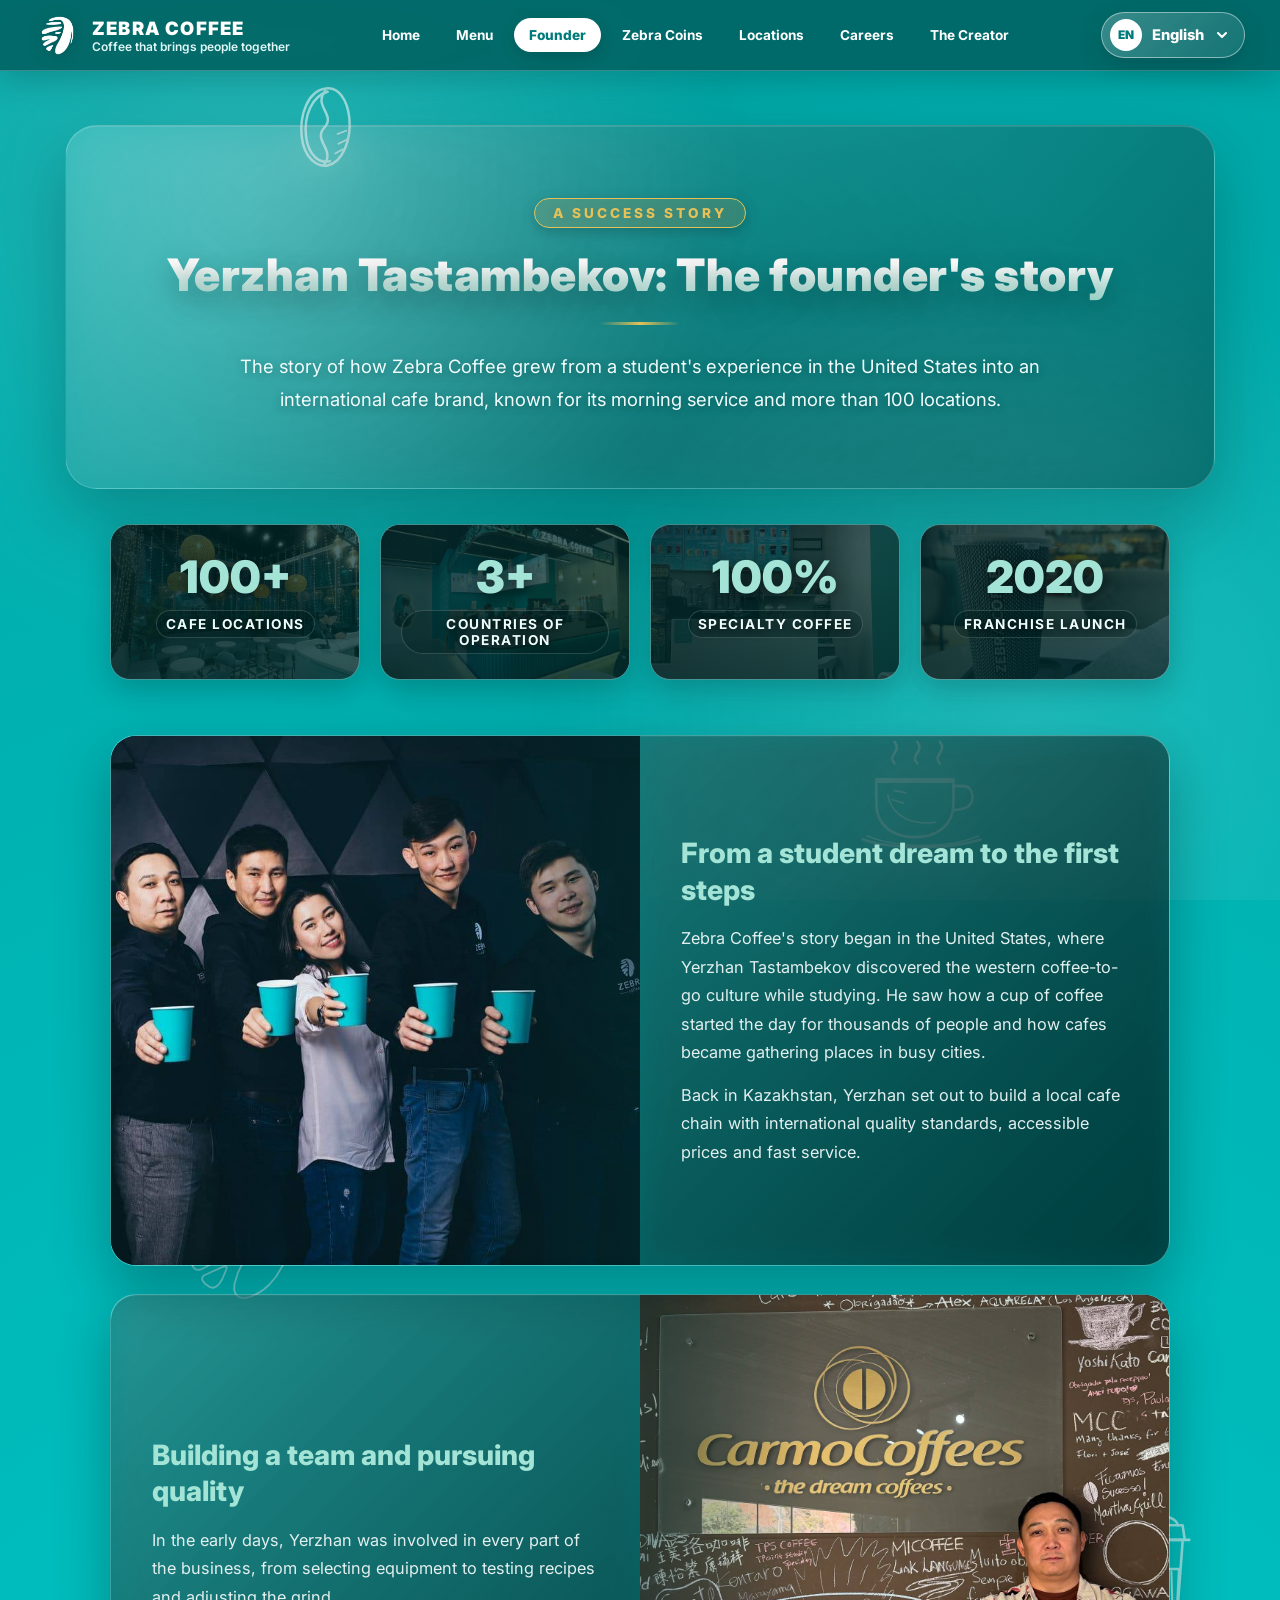
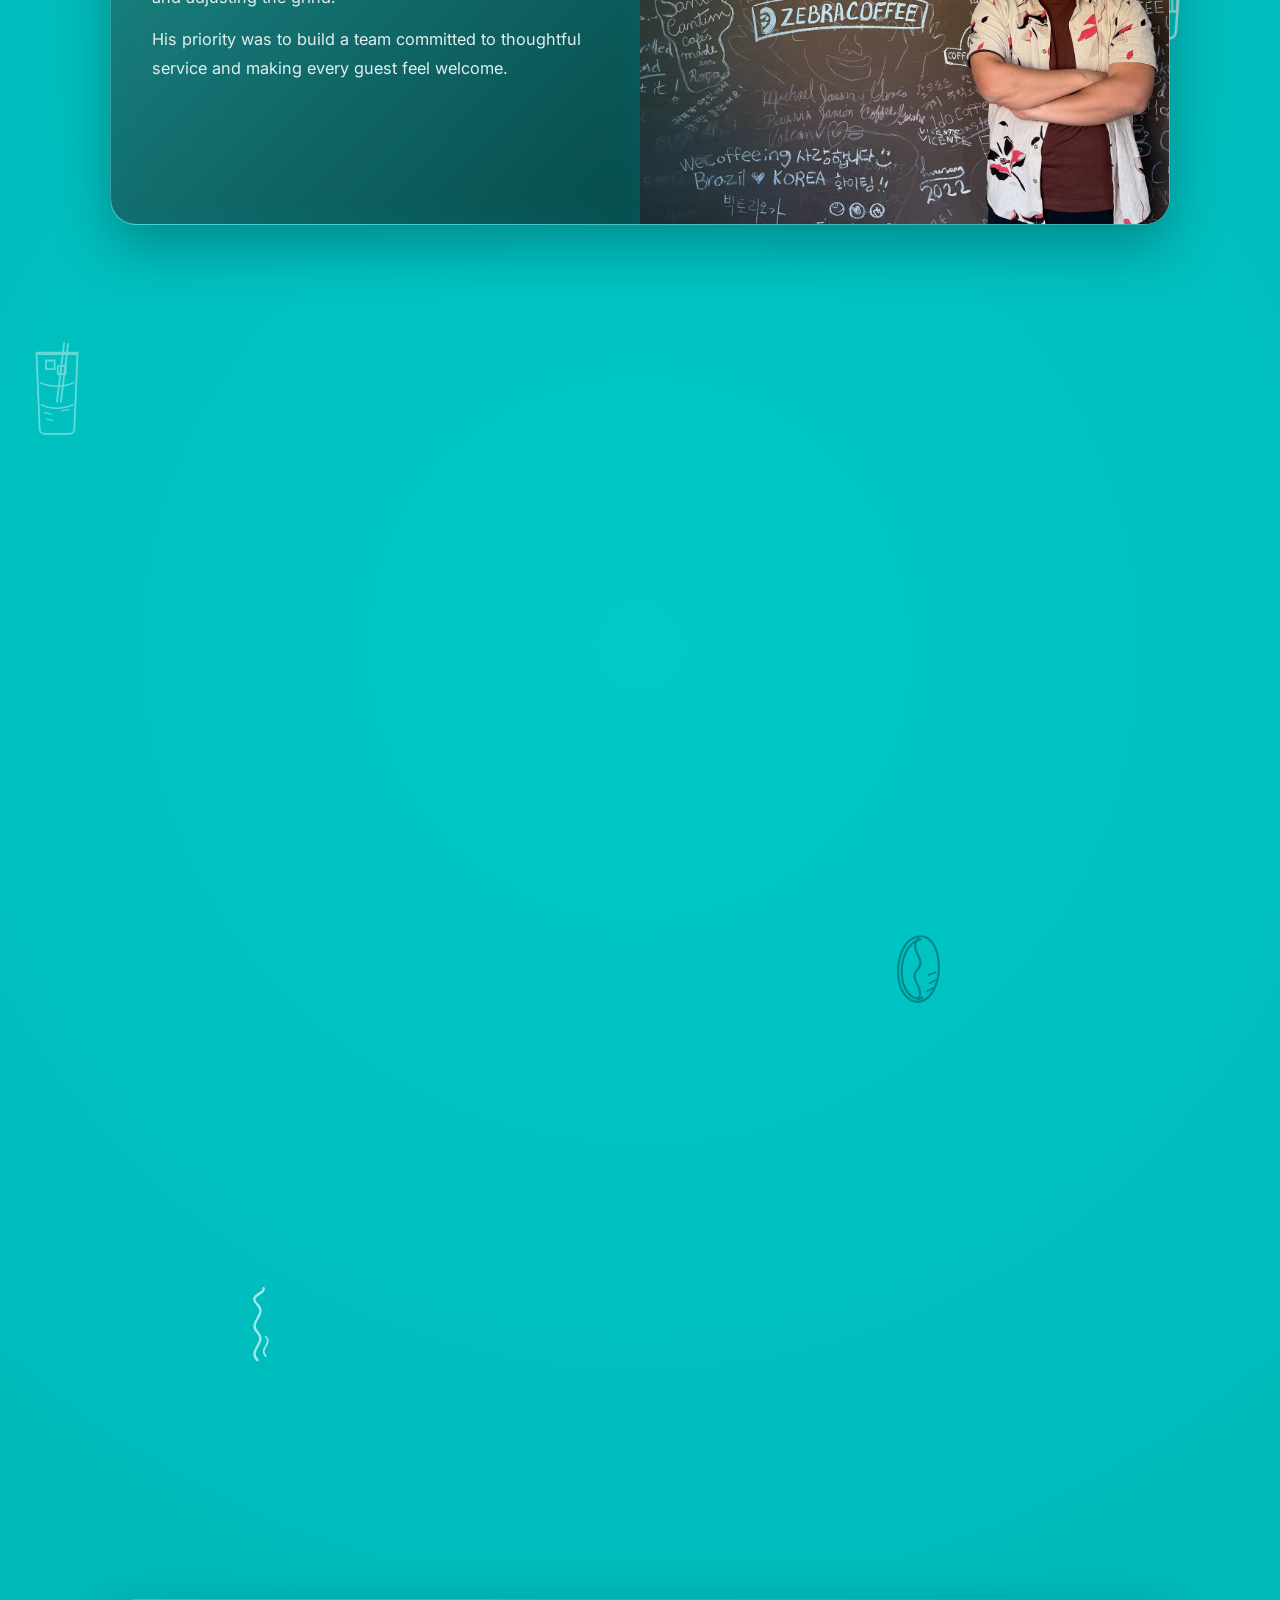
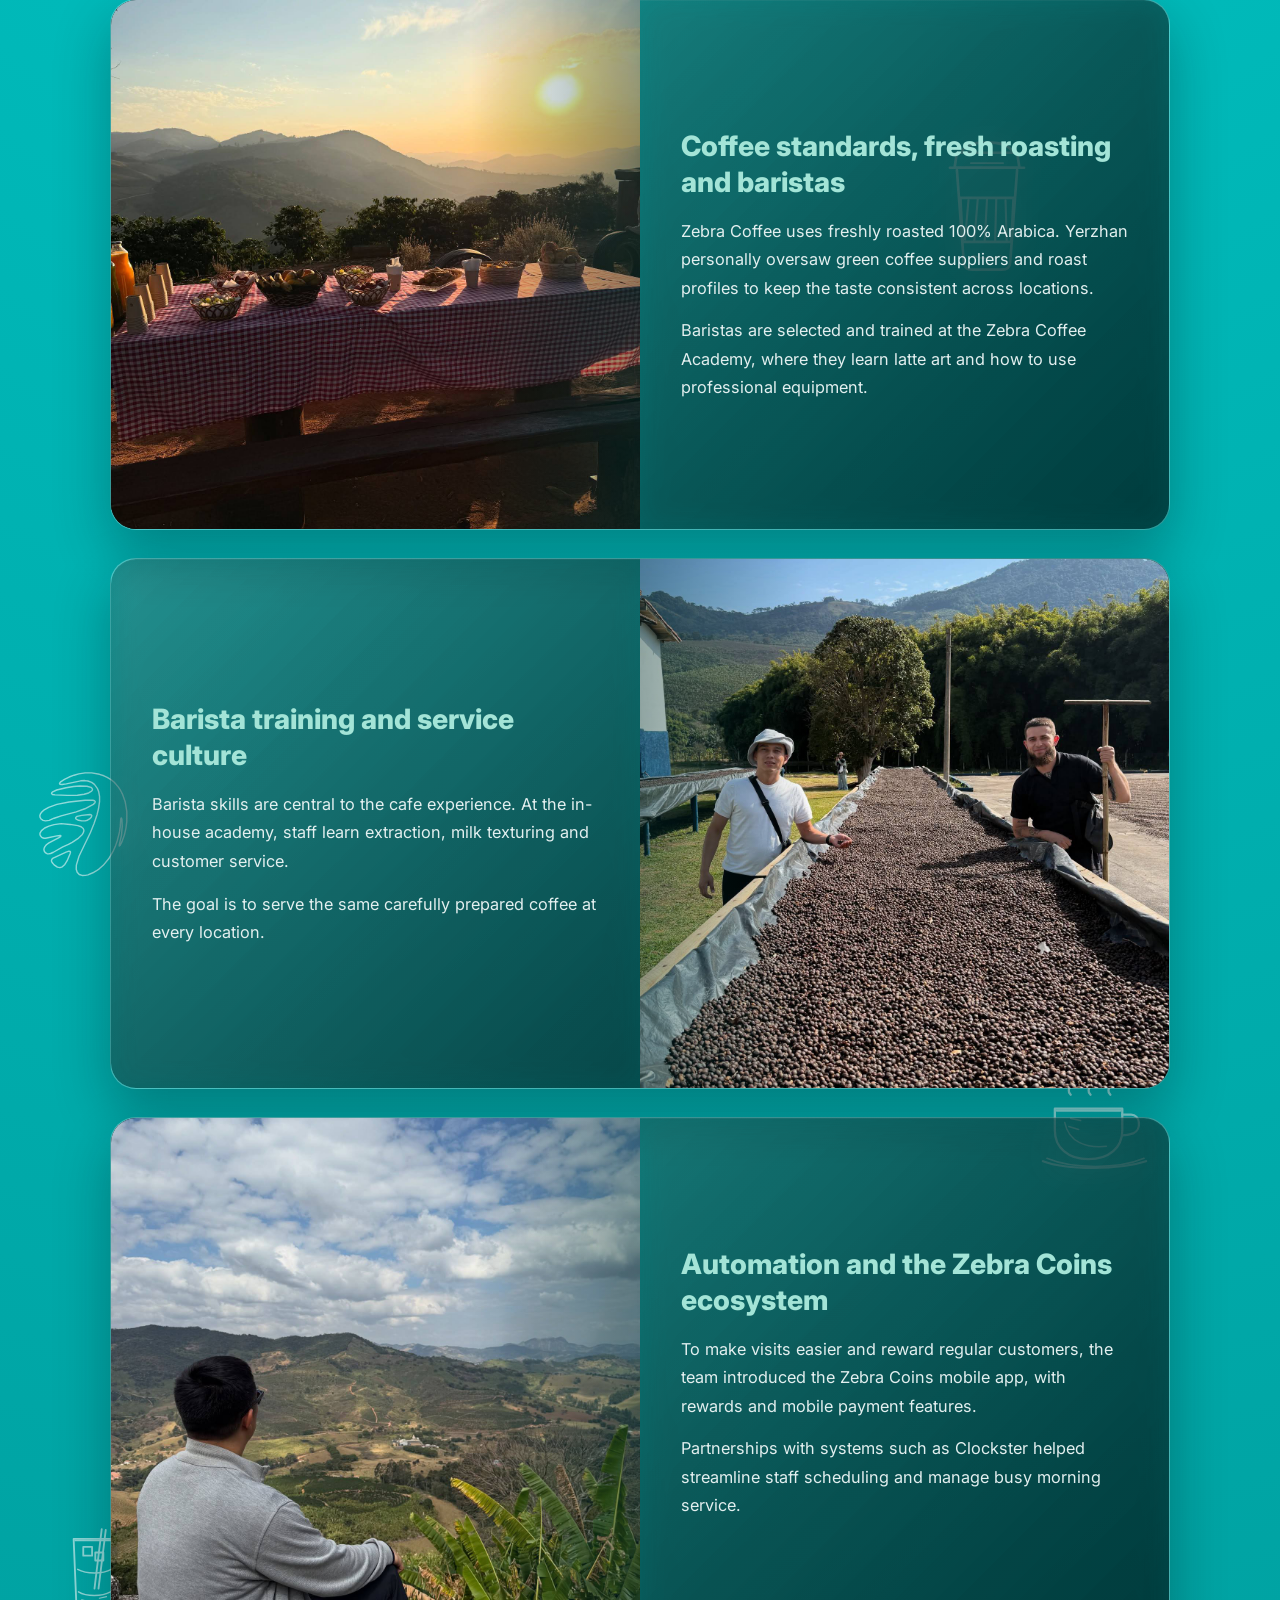
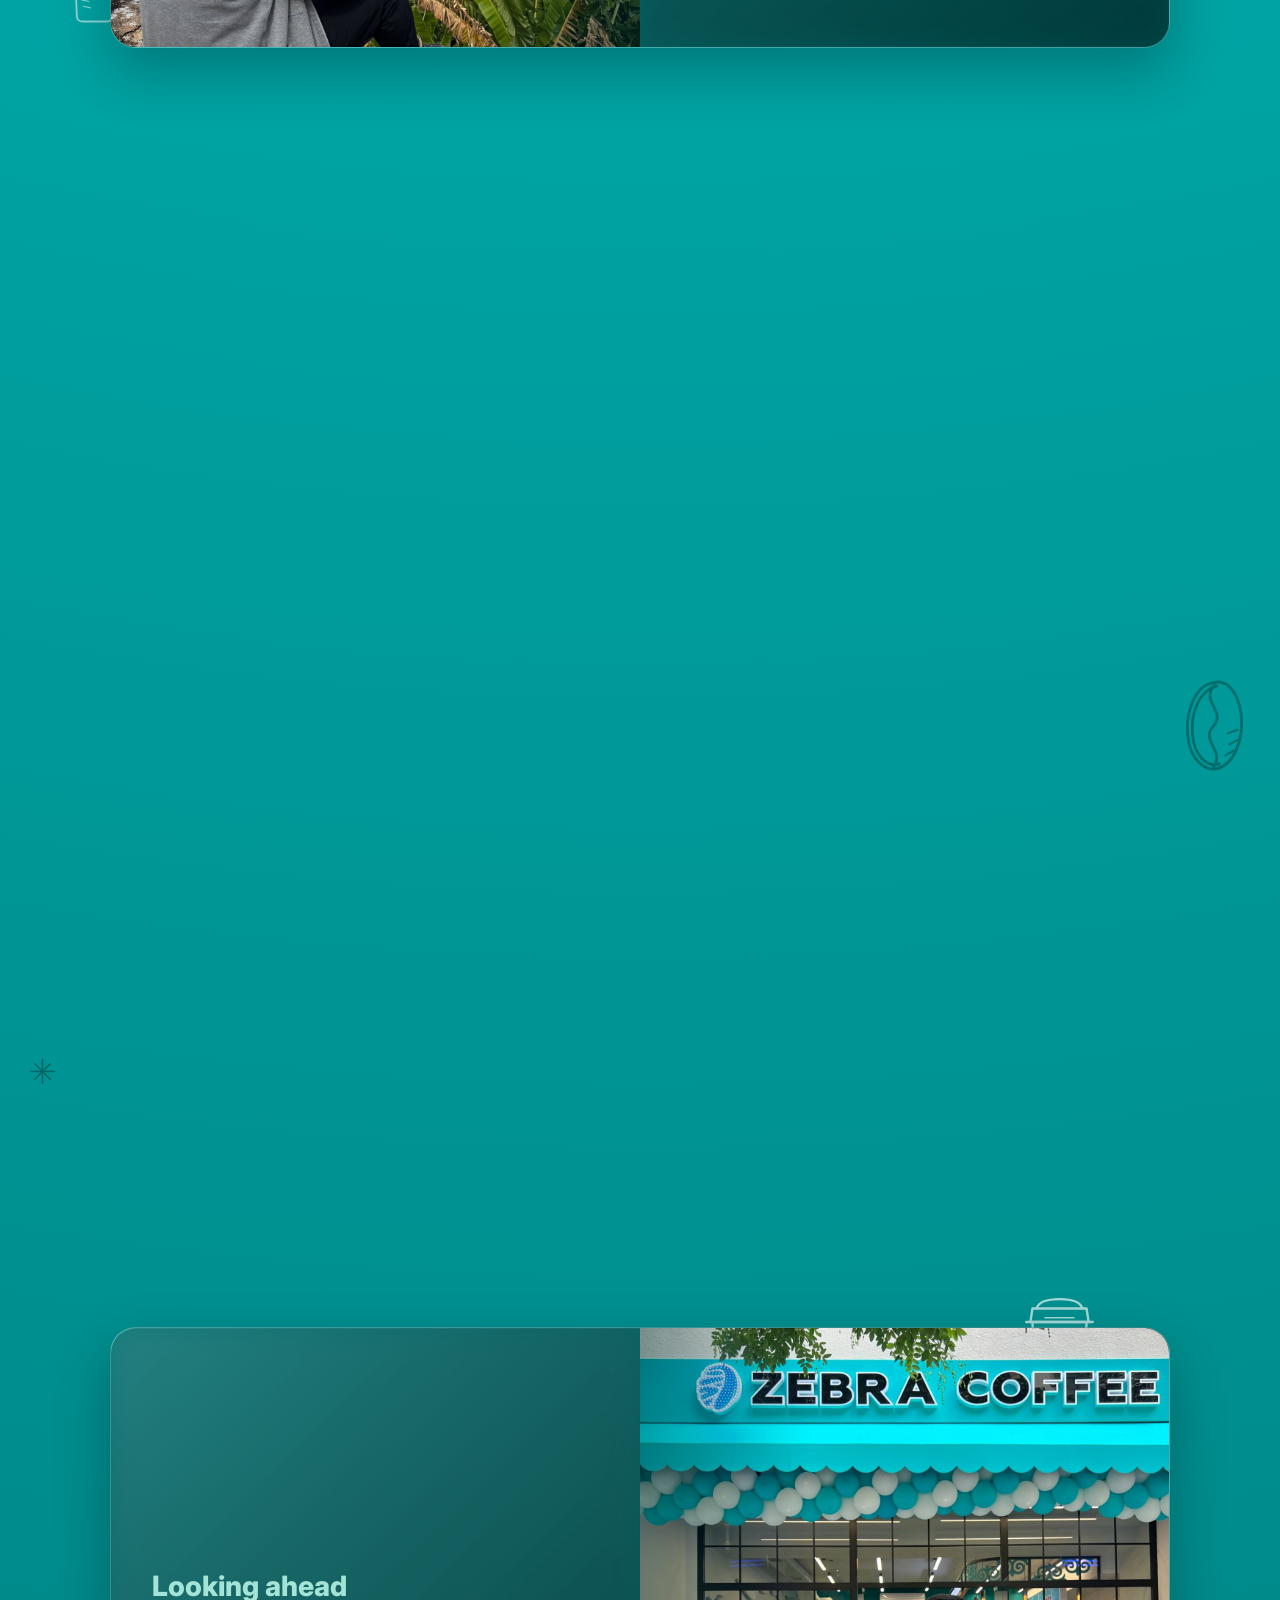
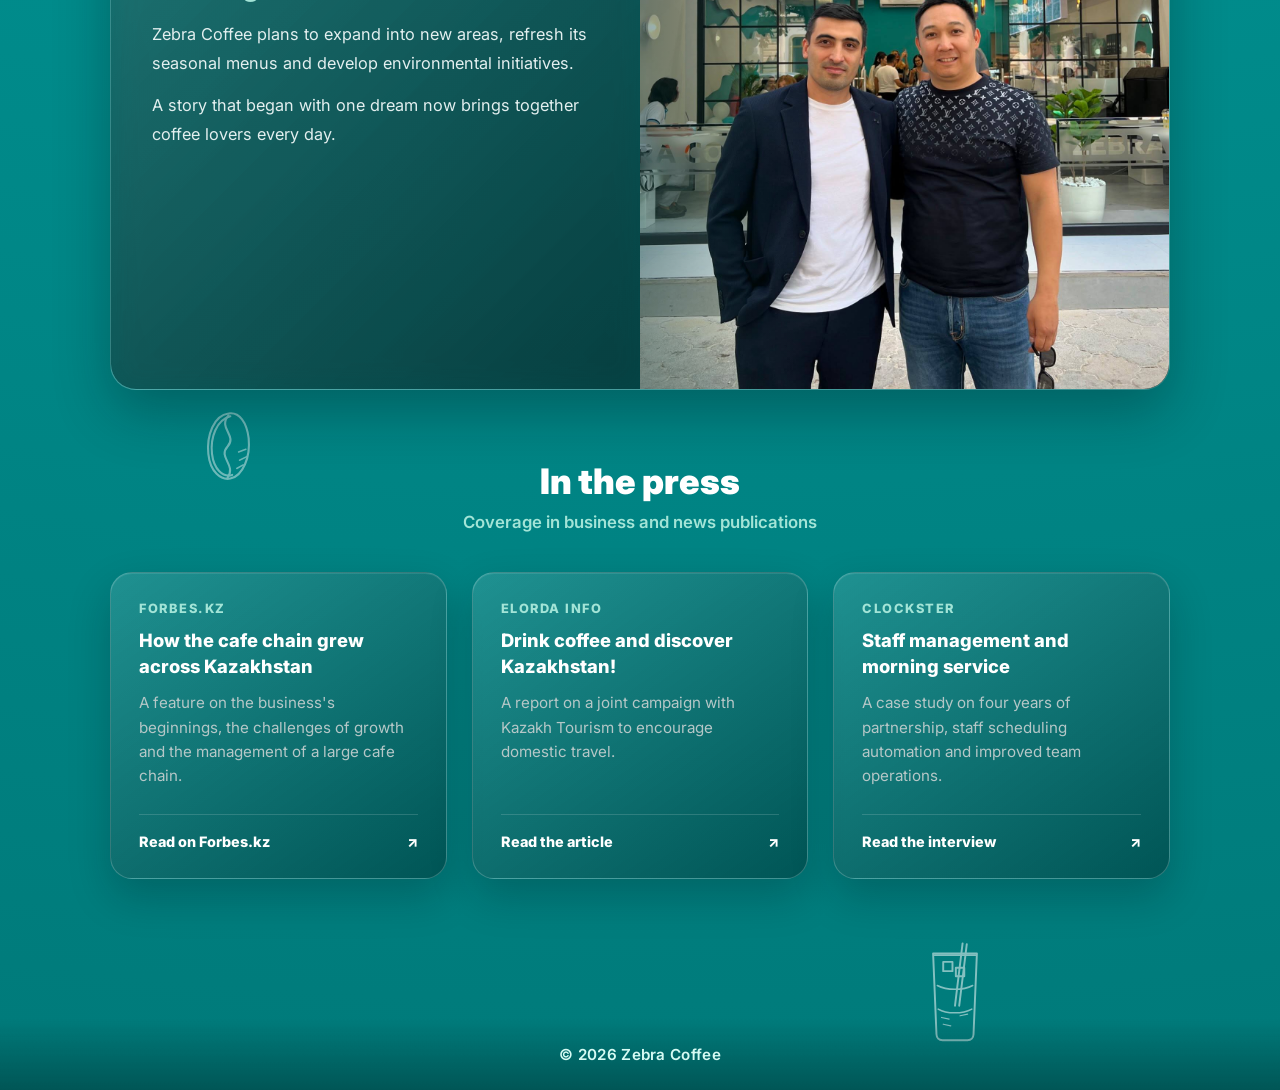
==== commit 1acc5544: "0610" ====
--- a/about.html
+++ b/about.html
@@ -5,6 +5,8 @@
   <meta name="viewport" content="width=device-width, initial-scale=1.0">
   <title>Ержан Тастамбеков: Путь основателя — Zebra Coffee</title>
   <link rel="icon" type="image/x-icon" href="images/unnamed (1).ico">
+  <script>try{if(sessionStorage.getItem('zebra-pt')){sessionStorage.removeItem('zebra-pt');document.documentElement.classList.add('pt-enter')}}catch(e){}</script>
+  <link rel="stylesheet" href="page-transition.css">
   <link rel="stylesheet" href="styles.css">
   <link rel="preconnect" href="https://fonts.googleapis.com">
   <link rel="preconnect" href="https://fonts.gstatic.com" crossorigin>
@@ -139,10 +141,10 @@
       background: linear-gradient(135deg, rgba(0, 34, 36, .84), rgba(0, 52, 51, .58)), linear-gradient(0deg, rgba(0, 24, 26, .58), transparent 90%);
     }
 
-    .stat-card--cafes { --stat-image: url("images/founder-stat-cafes.webp"); }
-    .stat-card--countries { --stat-image: url("images/founder-stat-countries.jpg"); }
-    .stat-card--quality { --stat-image: url("images/founder-stat-quality.jfif"); }
-    .stat-card--franchise { --stat-image: url("images/founder-stat-franchise.webp"); }
+    .stat-card--cafes { --stat-image: url("images/24.webp"); }
+    .stat-card--countries { --stat-image: url("images/25.jpg"); }
+    .stat-card--quality { --stat-image: url("images/27.jfif"); }
+    .stat-card--franchise { --stat-image: url("images/26.webp"); }
 
     .stat-card:hover {
       transform: translateY(-4px);
@@ -474,7 +476,7 @@
       
       <div class="story-card-horizontal">
         <div class="story-img-container">
-          <img src="images/photo_1_2026-09-25_22-08-07.jpg" alt="Ержан Тастамбеков">
+          <img src="images/1.jpg" alt="Ержан Тастамбеков">
         </div>
         <div class="story-text-container">
           <h2>От студенческой мечты до первых шагов</h2>
@@ -485,7 +487,7 @@
 
       <div class="story-card-horizontal reverse">
         <div class="story-img-container">
-          <img src="images/photo_2_2026-09-25_22-08-07.jpg" alt="Ержан Тастамбеков">
+          <img src="images/2.jpg" alt="Ержан Тастамбеков">
         </div>
         <div class="story-text-container">
           <h2>Формирование команды и перфекционизм</h2>
@@ -496,7 +498,7 @@
 
       <div class="story-card-horizontal">
         <div class="story-img-container">
-          <img src="images/photo_3_2026-09-25_22-08-07.jpg" alt="Концепция Zebra Coffee">
+          <img src="images/3.jpg" alt="Концепция Zebra Coffee">
         </div>
         <div class="story-text-container">
           <h2>Концепция бренда и первая точка в Астане</h2>
@@ -507,7 +509,7 @@
 
       <div class="story-card-horizontal reverse">
         <div class="story-img-container">
-          <img src="images/photo_4_2026-09-25_22-08-07.jpg" alt="Атмосфера в кофейне">
+          <img src="images/4.jpg" alt="Атмосфера в кофейне">
         </div>
         <div class="story-text-container">
           <h2>Уютная атмосфера и внимание к деталям</h2>
@@ -523,7 +525,7 @@
 
       <div class="story-card-horizontal">
         <div class="story-img-container">
-          <img src="images/photo_5_2026-09-25_22-08-07.jpg" alt="Качество зерен и обжарка">
+          <img src="images/5.jpg" alt="Качество зерен и обжарка">
         </div>
         <div class="story-text-container">
           <h2>Стандарты зерна, свежая обжарка и бариста</h2>
@@ -534,7 +536,7 @@
 
       <div class="story-card-horizontal reverse">
         <div class="story-img-container">
-          <img src="images/photo_6_2026-09-25_22-08-07.jpg" alt="Обучение бариста">
+          <img src="images/6.jpg" alt="Обучение бариста">
         </div>
         <div class="story-text-container">
           <h2>Школа бариста и культура сервиса</h2>
@@ -545,7 +547,7 @@
 
       <div class="story-card-horizontal">
         <div class="story-img-container">
-          <img src="images/photo_7_2026-09-25_22-08-07.jpg" alt="Автоматизация и приложение">
+          <img src="images/7.jpg" alt="Автоматизация и приложение">
         </div>
         <div class="story-text-container">
           <h2>Автоматизация и экосистема Zebra Coins</h2>
@@ -556,7 +558,7 @@
 
       <div class="story-card-horizontal reverse">
         <div class="story-img-container">
-          <img src="images/photo_8_2026-09-25_22-08-07.jpg" alt="Технологии и оптимизация">
+          <img src="images/8.jpg" alt="Технологии и оптимизация">
         </div>
         <div class="story-text-container">
           <h2>Инновации и современный подход</h2>
@@ -567,7 +569,7 @@
 
       <div class="story-card-horizontal">
         <div class="story-img-container">
-          <img src="images/photo_9_2026-09-25_22-08-07.jpg" alt="Международная сеть и франшиза">
+          <img src="images/9.jpg" alt="Международная сеть и франшиза">
         </div>
         <div class="story-text-container">
           <h2>Масштабирование, франшиза и международный уровень</h2>
@@ -578,7 +580,7 @@
 
       <div class="story-card-horizontal reverse">
         <div class="story-img-container">
-          <img src="images/photo_10_2026-09-25_22-08-07.jpg" alt="Будущее сети">
+          <img src="images/10.jpg" alt="Будущее сети">
         </div>
         <div class="story-text-container">
           <h2>Взгляд в будущее</h2>
@@ -620,12 +622,13 @@
     </div>
   </div>
 
-  <footer>
-    <p>© 2026 Zebra Coffee — Павлодар. Создатель сайта: <strong>Ибрагимов Гурбан</strong></p>
-  </footer>
+  <footer class="ft-min"><p data-no-translate>© 2026 Zebra Coffee</p></footer>
 
   <script src="scroll-progress.js" defer></script>
   <script src="site-fx.js" defer></script>
+  <script src="page-transition.js" defer></script>
+  <script src="site-ui.js" defer></script>
+  <script src="lightbox.js" defer></script>
   <script src="lang-loader.js" defer></script>
   <script src="i18n.js" defer></script>
 </body>
--- a/page-transition.css
+++ b/page-transition.css
@@ -0,0 +1,10 @@
+/* Переходы между страницами: страница уходит вверх и растворяется в тёмной завесе, новая поднимается снизу */
+html.pt-enter body>*:not(header):not(script):not(style):not(link):not(#zc-deco):not(#zc-defs):not(#scroll-progress):not(#zl-over){opacity:0;animation:pt-safe 0s 1.6s forwards}
+@keyframes pt-safe{to{opacity:1}}
+html.pt-enter::before,html.pt-exit::before{content:"";position:fixed;left:0;top:0;width:100%;height:100%;z-index:9990;pointer-events:none;background:linear-gradient(0deg,#003a3a 0%,#004c4c 55%,#006362 100%)}
+html.pt-enter::before{animation:pt-cover-safe 0s 1.6s forwards}
+@keyframes pt-cover-safe{to{opacity:0;visibility:hidden}}
+html.pt-exit::before{animation:pt-lift .6s cubic-bezier(.4,0,.2,1) forwards}
+@keyframes pt-lift{from{opacity:1;transform:translateY(0)}to{opacity:0;transform:translateY(-9vh)}}
+#pt-ov{position:fixed;left:0;top:0;width:100%;height:200vh;z-index:9990;pointer-events:none;will-change:transform;
+background:linear-gradient(180deg,rgba(0,58,58,0) 0%,#004c4c 40%,#003a3a 100%);transform:translateY(100vh)}
